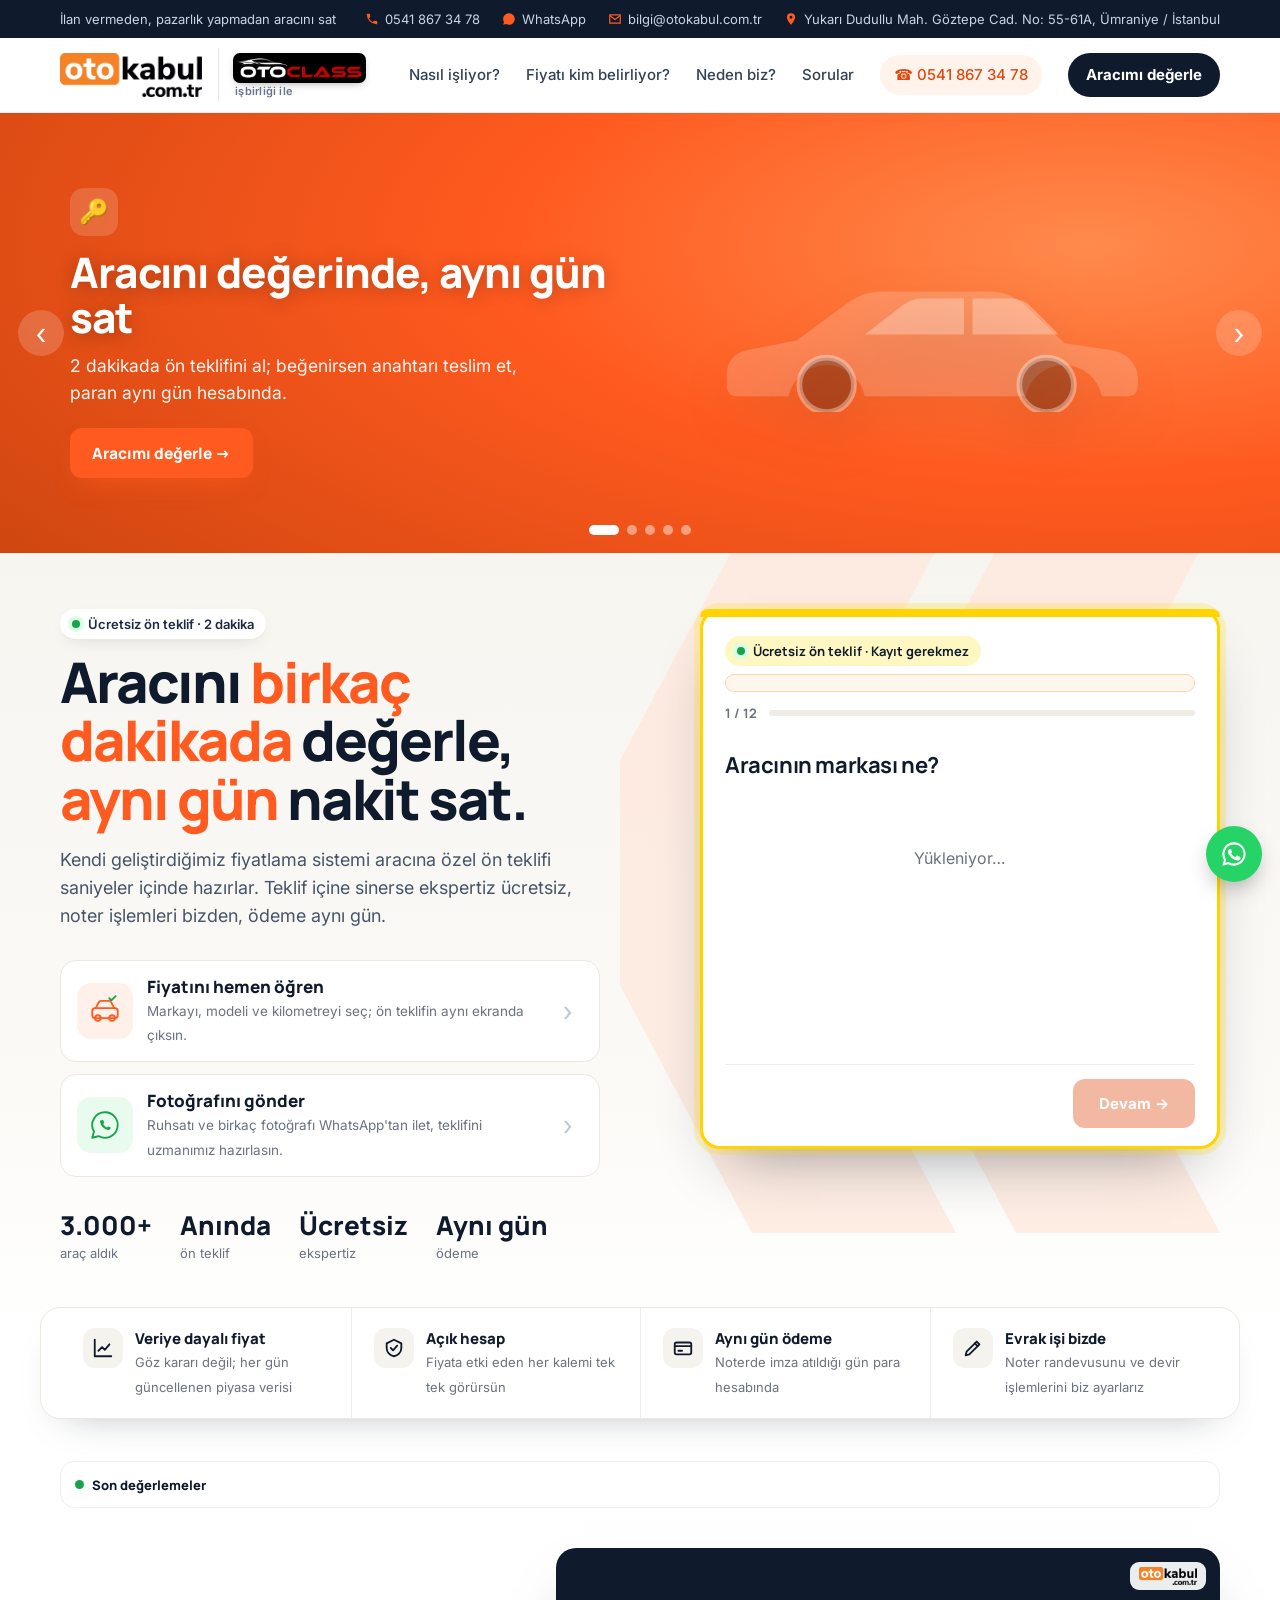
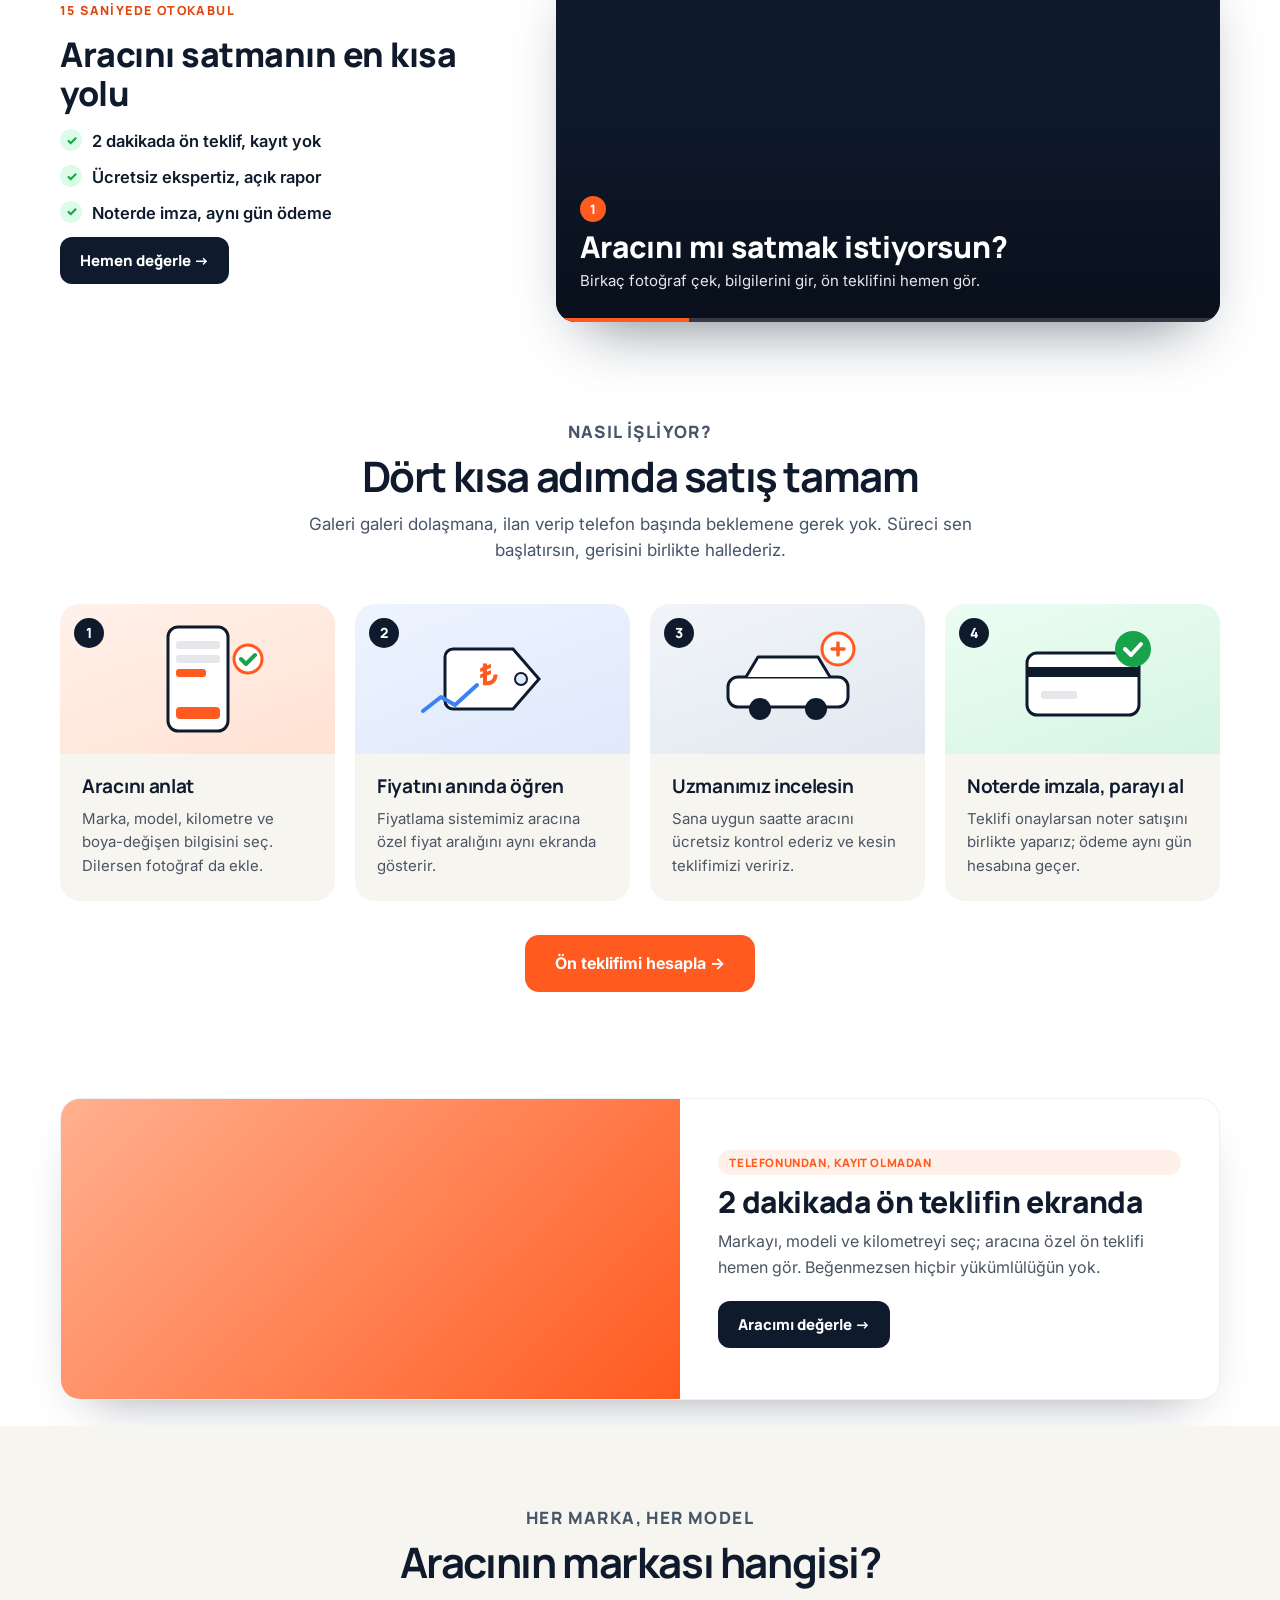
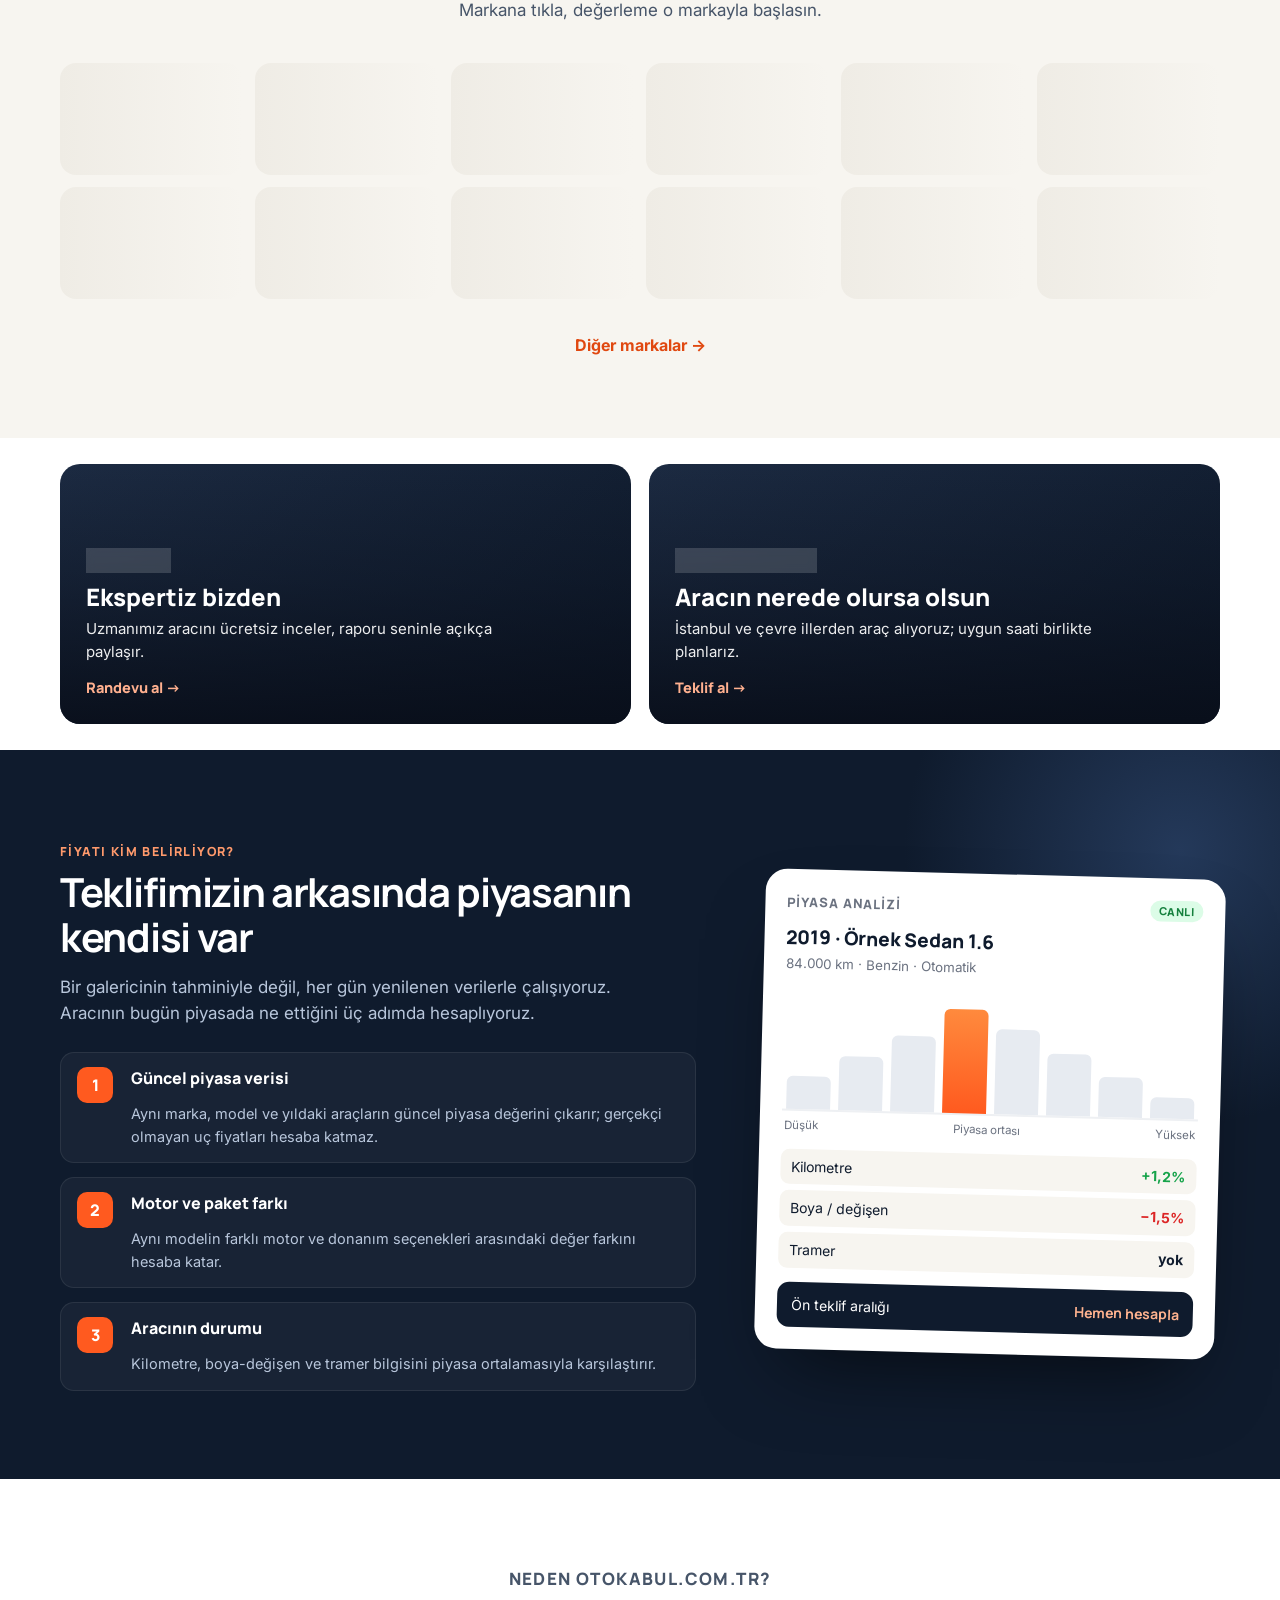
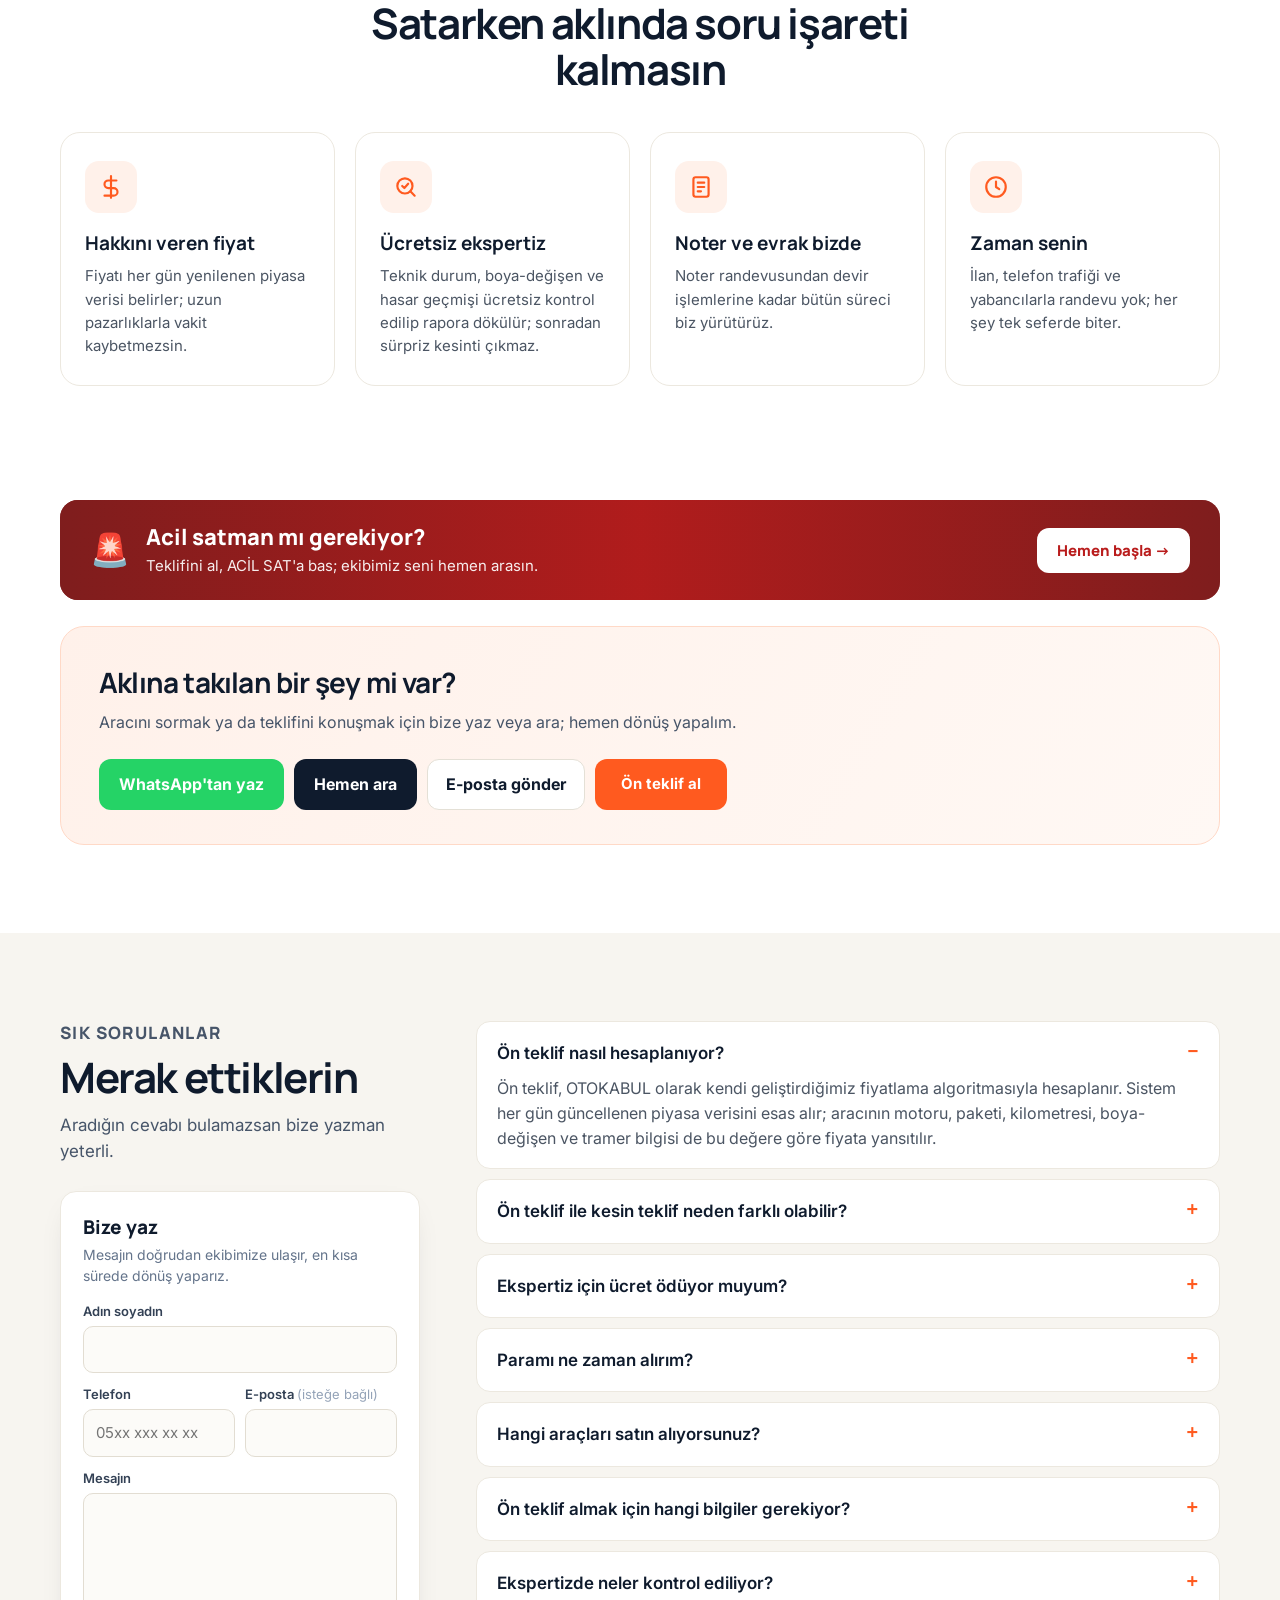
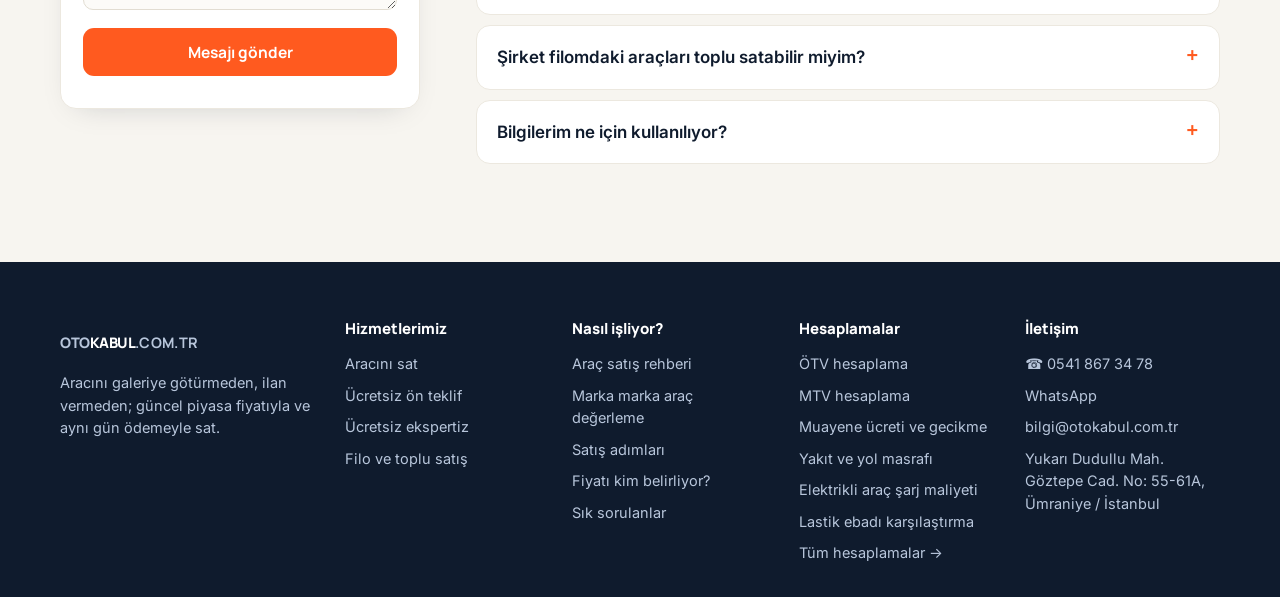
==== public/index.html @ f956d190 "Doğrulama bağlantısı: aynı sekmede açılırsa da çalışsın Co-Authored-By: Claude Opus 5.5 <noreply@ant" ====
<!DOCTYPE html>
<html lang="tr">
<head>
<meta charset="utf-8">
<meta name="viewport" content="width=device-width, initial-scale=1">
<title>Aracını Hemen Sat — Ücretsiz Araç Değerleme ve Ön Teklif | OTOKABUL.COM.TR</title>
<meta name="description" content="Aracının güncel piyasa değerini birkaç dakikada öğren, OTOKABUL.COM.TR'den ücretsiz ön teklif al. Ekspertiz ücretsiz, noter işlemleri bizden, ödeme aynı gün.">
<link rel="canonical" href="https://otokabul.com.tr/">
<meta name="robots" content="index, follow, max-image-preview:large">
<meta property="og:type" content="website">
<meta property="og:locale" content="tr_TR">
<meta property="og:site_name" content="OTOKABUL.COM.TR">
<meta property="og:url" content="https://otokabul.com.tr/">
<meta property="og:image" content="https://otokabul.com.tr/assets/paylasim.png">
<meta property="og:image:width" content="1200">
<meta property="og:image:height" content="630">
<meta name="twitter:card" content="summary_large_image">
<script type="application/ld+json">{"@context": "https://schema.org", "@graph": [{"@type": "AutoDealer", "@id": "https://otokabul.com.tr/#isletme", "name": "OTOKABUL", "alternateName": "OTOKABUL.COM.TR", "url": "https://otokabul.com.tr/", "description": "İstanbul Ümraniye'de ikinci el araç alımı: ücretsiz ön teklif, ücretsiz ekspertiz, aynı gün ödeme.", "telephone": "+90 541 867 34 78", "email": "bilgi@otokabul.com.tr", "image": "https://otokabul.com.tr/assets/paylasim.png", "logo": "https://otokabul.com.tr/assets/paylasim.png", "address": {"@type": "PostalAddress", "streetAddress": "Yukarı Dudullu Mah. Göztepe Cad. No: 55-61A", "addressLocality": "Ümraniye", "addressRegion": "İstanbul", "addressCountry": "TR"}, "areaServed": {"@type": "City", "name": "İstanbul"}, "priceRange": "Ücretsiz değerleme", "contactPoint": {"@type": "ContactPoint", "telephone": "+90 541 867 34 78", "contactType": "customer service", "availableLanguage": "Turkish"}}, {"@type": "WebSite", "@id": "https://otokabul.com.tr/#site", "url": "https://otokabul.com.tr/", "name": "OTOKABUL.COM.TR", "inLanguage": "tr-TR", "publisher": {"@id": "https://otokabul.com.tr/#isletme"}}]}</script>
<meta property="og:title" content="Aracını birkaç dakikada değerle, aynı gün sat | OTOKABUL.COM.TR">
<meta property="og:description" content="Güncel piyasa verisine dayanan ön teklif, ücretsiz ekspertiz, aynı gün ödeme.">
<meta name="theme-color" content="#0f1b2d">
<link rel="icon" href="data:image/svg+xml,%3Csvg xmlns='http://www.w3.org/2000/svg' viewBox='0 0 64 64'%3E%3Crect width='64' height='64' rx='14' fill='%230f1b2d'/%3E%3Ctext x='32' y='43' font-family='Arial' font-weight='900' font-size='30' text-anchor='middle' fill='%23ff5a1f'%3EOK%3C/text%3E%3C/svg%3E">
<link rel="preconnect" href="https://fonts.googleapis.com">
<link rel="preconnect" href="https://fonts.gstatic.com" crossorigin>
<link href="https://fonts.googleapis.com/css2?family=Manrope:wght@500;700;800&family=Inter:wght@400;500;600&display=swap" rel="stylesheet">
<link rel="stylesheet" href="assets/site.css?v=1117zk">
<link rel="stylesheet" href="assets/anasayfa.css?v=1117zk">
<script type="application/ld+json">{"@context": "https://schema.org", "@type": "FAQPage", "mainEntity": [{"@type": "Question", "name": "Ön teklif nasıl hesaplanıyor?", "acceptedAnswer": {"@type": "Answer", "text": "Ön teklif, OTOKABUL olarak kendi geliştirdiğimiz fiyatlama algoritmasıyla hesaplanır. Sistem her gün güncellenen piyasa verisini esas alır; aracının motoru, paketi, kilometresi, boya-değişen ve tramer bilgisi de bu değere göre fiyata yansıtılır."}}, {"@type": "Question", "name": "Ön teklif ile kesin teklif neden farklı olabilir?", "acceptedAnswer": {"@type": "Answer", "text": "Ön teklif senin verdiğin bilgilere dayanır. Ekspertizde bildirilmemiş bir hasar, mekanik arıza ya da kayıt çıkarsa teklif güncellenir. Bilgiler doğruysa kesin teklif, ön teklif aralığında kalır."}}, {"@type": "Question", "name": "Ekspertiz için ücret ödüyor muyum?", "acceptedAnswer": {"@type": "Answer", "text": "Hayır, ekspertiz tamamen ücretsiz. Teklifimizi kabul etmek zorunda da değilsin."}}, {"@type": "Question", "name": "Paramı ne zaman alırım?", "acceptedAnswer": {"@type": "Answer", "text": "Teklifi onaylayıp noter satışını yaptığımız gün ödeme hesabına geçer."}}, {"@type": "Question", "name": "Hangi araçları satın alıyorsunuz?", "acceptedAnswer": {"@type": "Answer", "text": "Her marka ve modeli değerlendiriyoruz. Çok eski, ağır hasar kayıtlı ya da çok yüksek kilometreli araçlarda fiyatı uzmanımız ekspertizden sonra belirler."}}, {"@type": "Question", "name": "Ön teklif almak için hangi bilgiler gerekiyor?", "acceptedAnswer": {"@type": "Answer", "text": "Aracının marka, model, yıl, motor-paket, kilometre ve boya-değişen bilgilerini girmen yeterli. Birkaç dakikada ön teklifin ekranda; ad ve telefon bırakırsan uzmanımız seni arayıp randevu oluşturur."}}, {"@type": "Question", "name": "Ekspertizde neler kontrol ediliyor?", "acceptedAnswer": {"@type": "Answer", "text": "Motor ve mekanik aksam, kaporta ve boya durumu, değişen parçalar, elektronik sistemler ve tramer kaydı kontrol edilir. Sonuçları raporla birlikte açıkça paylaşırız; kesin teklif bu rapora dayanır."}}, {"@type": "Question", "name": "Şirket filomdaki araçları toplu satabilir miyim?", "acceptedAnswer": {"@type": "Answer", "text": "Evet. Filo ve toplu satışlarda araçların tamamını tek seferde değerlendirir, ekspertiz ve noter planını birlikte çıkarırız. Araç listeni bize yazman ya da telefonla iletmen yeterli."}}, {"@type": "Question", "name": "Bilgilerim ne için kullanılıyor?", "acceptedAnswer": {"@type": "Answer", "text": "Ad ve telefon bilgin yalnızca teklifimizi sana iletmek ve randevu oluşturmak için kullanılır; üçüncü kişilerle paylaşılmaz."}}]}</script>
</head>
<body class="ana">
<!--
  Panelden değiştirilebilen cümleler data-metin ile işaretli (Yönetim Paneli > Site İçeriği).
  data-bolum: paneldeki grup adı, data-etiket: alanın açıklaması.
-->

<div class="serit">
  <div class="kap serit-ic">
    <span class="serit-not" data-metin="serit_not" data-bolum="Üst şerit" data-etiket="Sol üstteki kısa yazı">İlan vermeden, pazarlık yapmadan aracını sat</span>
    <div class="serit-baglar">
      <a id="seritTel" href="#" hidden><svg viewBox="0 0 24 24"><path d="M6.6 10.8a15.1 15.1 0 0 0 6.6 6.6l2.2-2.2a1 1 0 0 1 1-.25 11.4 11.4 0 0 0 3.6.57 1 1 0 0 1 1 1V20a1 1 0 0 1-1 1A17 17 0 0 1 3 4a1 1 0 0 1 1-1h3.5a1 1 0 0 1 1 1c0 1.25.2 2.45.57 3.57a1 1 0 0 1-.25 1z"/></svg><span></span></a>
      <a id="seritWa" href="#" target="_blank" rel="noopener" hidden><svg viewBox="0 0 24 24"><path d="M12 2a10 10 0 0 0-8.6 15.1L2 22l5-1.3A10 10 0 1 0 12 2Z"/></svg>WhatsApp</a>
      <a id="seritEposta" href="#" hidden><svg viewBox="0 0 24 24"><path d="M3 5h18v14H3z" fill="none" stroke="currentColor" stroke-width="2" style="stroke:#ff5a1f"/><path d="M3 6l9 7 9-7" fill="none" style="stroke:#ff5a1f;stroke-width:2"/></svg><span></span></a>
      <a id="seritAdres" href="#" target="_blank" rel="noopener" hidden><svg viewBox="0 0 24 24"><path d="M12 2a7 7 0 0 0-7 7c0 5.2 7 13 7 13s7-7.8 7-13a7 7 0 0 0-7-7Zm0 9.5A2.5 2.5 0 1 1 12 6.5a2.5 2.5 0 0 1 0 5Z"/></svg><span></span></a>
    </div>
  </div>
</div>

<header class="ust">
  <div class="kap ust-ic">
    <div class="marka-blok"><a class="logo logo-gorsel" href="./" aria-label="OTOKABUL.COM.TR ana sayfa"><img src="assets/logo-otokabul.png" alt="OTOKABUL.COM.TR" width="160" height="50"><small id="firmaAlt" hidden></small></a><span class="isbirligi" title="OTOCLASS işbirliği ile"><img src="assets/logo-otoclass.png" alt="OTOCLASS" width="88" height="20"><em>işbirliği ile</em></span></div>
    <nav>
      <a href="#nasil" data-metin="menu_nasil" data-bolum="Menü" data-etiket="1. bağlantı">Nasıl işliyor?</a>
      <a href="#fiyat" data-metin="menu_fiyat" data-bolum="Menü" data-etiket="2. bağlantı">Fiyatı kim belirliyor?</a>
      <a href="#neden" data-metin="menu_neden" data-bolum="Menü" data-etiket="3. bağlantı">Neden biz?</a>
      <a href="#sss" data-metin="menu_sss" data-bolum="Menü" data-etiket="4. bağlantı">Sorular</a>
      <a href="#satistaki" class="menu-stok" hidden>Satıştaki araçlar</a>
      <a class="ust-tel" id="ustTel" href="#" hidden>☎ <span></span></a>
      <a class="ust-cta" href="#degerle" data-metin="menu_buton" data-bolum="Menü" data-etiket="Sağ üstteki düğme">Aracımı değerle</a>
    </nav>
  </div>
</header>

<main>
<section class="manset" id="manset" aria-roledescription="carousel" aria-label="Öne çıkanlar">
  <div class="manset-kap">
    <div class="manset-ray" id="mansetRay">
      <article class="manset-kart m-turuncu" data-gorsel-arka="manset1" role="group" aria-label="1 / 5">
        <div class="mk-yazi"><span class="mk-ikon">🔑</span><h2 data-metin="ms1_b" data-bolum="Manşet" data-etiket="1. manşet başlığı">Aracını değerinde, aynı gün sat</h2><p data-metin="ms1" data-bolum="Manşet" data-etiket="1. manşet yazısı">2 dakikada ön teklifini al; beğenirsen anahtarı teslim et, paran aynı gün hesabında.</p><a class="mk-btn" href="#degerle">Aracımı değerle →</a></div>
        <div class="mk-gorsel"><svg class="ms-arac" viewBox="0 0 640 220" aria-hidden="true"><path d="M40 168c0-18 10-30 28-34l70-14 70-52c14-10 30-16 48-16h150c20 0 38 8 52 22l52 50 66 10c22 4 36 20 36 40v10c0 8-6 14-14 14h-36a54 54 0 0 0-106 0H232a54 54 0 0 0-106 0H54c-8 0-14-6-14-14z"/><circle cx="179" cy="182" r="38"/><circle cx="485" cy="182" r="38"/><path class="cam" d="M232 112l52-40c8-6 18-10 28-10h58v50zm150 0V62h52c12 0 22 4 30 12l38 38z"/></svg></div>
      </article>
      <article class="manset-kart m-lacivert" data-gorsel-arka="manset2" role="group" aria-label="2 / 5">
        <div class="mk-yazi"><span class="mk-ikon">🔍</span><h2 data-metin="ms2_b" data-bolum="Manşet" data-etiket="2. manşet başlığı">Ekspertiz bizden, ücretsiz</h2><p data-metin="ms2" data-bolum="Manşet" data-etiket="2. manşet yazısı">Aracını şubemizde ya da yerinde uzman ekibimiz ücretsiz inceler; sonucu sana açık açık anlatır.</p><a class="mk-btn" href="#degerle">Ön teklif al →</a></div>
        <div class="mk-gorsel"><svg class="ms-arac" viewBox="0 0 640 220" aria-hidden="true"><path d="M40 168c0-18 10-30 28-34l70-14 70-52c14-10 30-16 48-16h150c20 0 38 8 52 22l52 50 66 10c22 4 36 20 36 40v10c0 8-6 14-14 14h-36a54 54 0 0 0-106 0H232a54 54 0 0 0-106 0H54c-8 0-14-6-14-14z"/><circle cx="179" cy="182" r="38"/><circle cx="485" cy="182" r="38"/><path class="cam" d="M232 112l52-40c8-6 18-10 28-10h58v50zm150 0V62h52c12 0 22 4 30 12l38 38z"/></svg></div>
      </article>
      <article class="manset-kart m-kirmizi" data-gorsel-arka="manset3" role="group" aria-label="3 / 5">
        <div class="mk-yazi"><span class="mk-ikon">🚨</span><h2 data-metin="ms3_b" data-bolum="Manşet" data-etiket="3. manşet başlığı">Acil satman mı gerekiyor?</h2><p data-metin="ms3" data-bolum="Manşet" data-etiket="3. manşet yazısı">Teklifini aldıktan sonra ACİL SAT de; talebin öncelikli işlenir, ekibimiz hemen arar.</p><a class="mk-btn" href="#degerle">Hemen başla →</a></div>
        <div class="mk-gorsel"><svg class="ms-arac" viewBox="0 0 640 220" aria-hidden="true"><path d="M40 168c0-18 10-30 28-34l70-14 70-52c14-10 30-16 48-16h150c20 0 38 8 52 22l52 50 66 10c22 4 36 20 36 40v10c0 8-6 14-14 14h-36a54 54 0 0 0-106 0H232a54 54 0 0 0-106 0H54c-8 0-14-6-14-14z"/><circle cx="179" cy="182" r="38"/><circle cx="485" cy="182" r="38"/><path class="cam" d="M232 112l52-40c8-6 18-10 28-10h58v50zm150 0V62h52c12 0 22 4 30 12l38 38z"/></svg></div>
      </article>
      <article class="manset-kart m-yesil" data-gorsel-arka="manset4" role="group" aria-label="4 / 5">
        <div class="mk-yazi"><span class="mk-ikon">🚚</span><h2 data-metin="ms4_b" data-bolum="Manşet" data-etiket="4. manşet başlığı">Filo ve toplu satış</h2><p data-metin="ms4" data-bolum="Manşet" data-etiket="4. manşet yazısı">Şirket araçlarını tek seferde değerlendirir, tek noter işlemiyle teslim alırız.</p><a class="mk-btn" href="#iletisim">Bize yazın →</a></div>
        <div class="mk-gorsel"><svg class="ms-arac" viewBox="0 0 640 220" aria-hidden="true"><path d="M40 168c0-18 10-30 28-34l70-14 70-52c14-10 30-16 48-16h150c20 0 38 8 52 22l52 50 66 10c22 4 36 20 36 40v10c0 8-6 14-14 14h-36a54 54 0 0 0-106 0H232a54 54 0 0 0-106 0H54c-8 0-14-6-14-14z"/><circle cx="179" cy="182" r="38"/><circle cx="485" cy="182" r="38"/><path class="cam" d="M232 112l52-40c8-6 18-10 28-10h58v50zm150 0V62h52c12 0 22 4 30 12l38 38z"/></svg></div>
      </article>
      <article class="manset-kart m-lacivert" data-gorsel-arka="manset5" role="group" aria-label="5 / 5">
        <div class="mk-yazi"><span class="mk-ikon">✍️</span><h2 data-metin="ms5_b" data-bolum="Manşet" data-etiket="5. manşet başlığı">Noter ve evrak işi bizde</h2><p data-metin="ms5" data-bolum="Manşet" data-etiket="5. manşet yazısı">Noter randevusundan devir işlemlerine kadar her şeyi biz hallederiz; ödeme imza günü hesabında.</p><a class="mk-btn" href="#nasil">Nasıl işliyor? →</a></div>
        <div class="mk-gorsel"><svg class="ms-arac" viewBox="0 0 640 220" aria-hidden="true"><path d="M40 168c0-18 10-30 28-34l70-14 70-52c14-10 30-16 48-16h150c20 0 38 8 52 22l52 50 66 10c22 4 36 20 36 40v10c0 8-6 14-14 14h-36a54 54 0 0 0-106 0H232a54 54 0 0 0-106 0H54c-8 0-14-6-14-14z"/><circle cx="179" cy="182" r="38"/><circle cx="485" cy="182" r="38"/><path class="cam" d="M232 112l52-40c8-6 18-10 28-10h58v50zm150 0V62h52c12 0 22 4 30 12l38 38z"/></svg></div>
      </article>
    </div>
    <button class="manset-ok sol" id="mansetGeri" aria-label="Önceki">‹</button><button class="manset-ok sag" id="mansetIleri" aria-label="Sonraki">›</button>
    <div class="manset-nokta" id="mansetNokta"></div>
  </div>
</section>

<section class="kahraman" id="degerle">
  <svg class="kahraman-desen" viewBox="0 0 600 600" aria-hidden="true"><path d="M110 0h170L120 300l160 300H110L-50 300Z"/><path d="M330 0h170L340 300l160 300H330L170 300Z"/></svg>
  <div class="kap kahraman-ic">
    <div class="kahraman-yazi">
      <p class="etiket"><i></i><span data-metin="giris_etiket" data-bolum="Giriş alanı" data-etiket="Başlık üstündeki küçük rozet">Ücretsiz ön teklif · 2 dakika</span></p>
      <h1 data-metin="giris_baslik" data-bolum="Giriş alanı" data-etiket="Büyük başlık (*yıldız arası* turuncu yazılır)">Aracını <em>birkaç dakikada</em> değerle,<br><em>aynı gün</em> nakit sat.</h1>
      <p class="alt" data-metin="giris_alt" data-bolum="Giriş alanı" data-etiket="Başlık altındaki açıklama">Kendi geliştirdiğimiz fiyatlama sistemi aracına özel ön teklifi saniyeler içinde hazırlar. Teklif içine sinerse ekspertiz ücretsiz, noter işlemleri bizden, ödeme aynı gün.</p>
      <div class="secim-kartlari">
        <a class="secim-karti" href="#degerle" data-odak="sihirbaz">
          <span class="secim-ikon"><svg viewBox="0 0 48 48"><rect x="6" y="20" width="36" height="14" rx="4"/><path d="M11 20l4-8a4 4 0 0 1 3.6-2.2h10.8A4 4 0 0 1 33 12l4 8"/><circle cx="14" cy="34" r="4"/><circle cx="34" cy="34" r="4"/><path d="M30 6l3 3 6-6" class="tik"/></svg></span>
          <span><b data-metin="kart1_baslik" data-bolum="Giriş alanı" data-etiket="1. kart başlığı">Fiyatını hemen öğren</b><small data-metin="kart1_yazi" data-bolum="Giriş alanı" data-etiket="1. kart yazısı">Markayı, modeli ve kilometreyi seç; ön teklifin aynı ekranda çıksın.</small></span>
          <span class="ok">›</span>
        </a>
        <a class="secim-karti" id="kartWa" href="#iletisim">
          <span class="secim-ikon yesil"><svg viewBox="0 0 48 48"><path d="M24 6a18 18 0 0 0-15.5 27.2L6 42l9-2.4A18 18 0 1 0 24 6Z"/><path d="M17 18c0 7 6 13 13 13l2.5-3-4-2-2 1.5c-2-1-4-3-5-5l1.5-2-2-4Z" class="dolu"/></svg></span>
          <span><b data-metin="kart2_baslik" data-bolum="Giriş alanı" data-etiket="2. kart başlığı (WhatsApp)">Fotoğrafını gönder</b><small data-metin="kart2_yazi" data-bolum="Giriş alanı" data-etiket="2. kart yazısı">Ruhsatı ve birkaç fotoğrafı WhatsApp'tan ilet, teklifini uzmanımız hazırlasın.</small></span>
          <span class="ok">›</span>
        </a>
      </div>
      <ul class="guven">
        <li><b data-metin="sayi0_b" data-bolum="Giriş alanı" data-etiket="0. rakam">3.000+</b><span data-metin="sayi0" data-bolum="Giriş alanı" data-etiket="0. rakamın altı">araç aldık</span></li>
        <li><b data-metin="sayi1_b" data-bolum="Giriş alanı" data-etiket="1. rakam">Anında</b><span data-metin="sayi1" data-bolum="Giriş alanı" data-etiket="1. rakamın altı">ön teklif</span></li>
        <li><b data-metin="sayi2_b" data-bolum="Giriş alanı" data-etiket="2. rakam">Ücretsiz</b><span data-metin="sayi2" data-bolum="Giriş alanı" data-etiket="2. rakamın altı">ekspertiz</span></li>
        <li><b data-metin="sayi3_b" data-bolum="Giriş alanı" data-etiket="3. rakam">Aynı gün</b><span data-metin="sayi3" data-bolum="Giriş alanı" data-etiket="3. rakamın altı">ödeme</span></li>
      </ul>
    </div>

    <div class="sihirbaz" id="sihirbaz">
      <div class="sb-baslik"><span class="nokta"></span><span data-metin="sihirbaz_ust" data-bolum="Giriş alanı" data-etiket="Değerleme kutusunun üst yazısı">Ücretsiz ön teklif · Kayıt gerekmez</span></div>
      <div class="sb-bolge" id="sbBolge" hidden></div>
      <div class="sb-ust">
        <div class="sb-adim" id="sbAdimYazi">1 / 12</div>
        <div class="sb-cubuk"><i id="sbCubuk"></i></div>
      </div>
      <div class="sb-secimler" id="sbSecimler"></div>
      <div class="sb-govde" id="sbGovde"><div class="yukleniyor">Yükleniyor…</div></div>
      <div class="sb-alt" id="sbAlt">
        <button class="btn-geri" id="btnGeri" type="button">← Geri</button>
        <button class="btn-ana" id="btnIleri" type="button">Devam →</button>
      </div>
    </div>
  </div>
</section>

<section class="guven-serit">
  <div class="kap guven-serit-ic">
    <div class="gs-kalem"><span class="gs-ikon"><svg viewBox="0 0 24 24"><path d="M3 3v18h18"/><path d="M7 15l4-4 3 3 5-6"/></svg></span><div><b data-metin="gs1_b" data-bolum="Güven şeridi" data-etiket="1. başlık">Veriye dayalı fiyat</b><small data-metin="gs1" data-bolum="Güven şeridi" data-etiket="1. yazı">Göz kararı değil; her gün güncellenen piyasa verisi</small></div></div>
    <div class="gs-kalem"><span class="gs-ikon"><svg viewBox="0 0 24 24"><path d="M12 3l8 4v5c0 4.5-3.4 8.3-8 9-4.6-.7-8-4.5-8-9V7z"/><path d="M8.5 12l2.5 2.5 4.5-5"/></svg></span><div><b data-metin="gs2_b" data-bolum="Güven şeridi" data-etiket="2. başlık">Açık hesap</b><small data-metin="gs2" data-bolum="Güven şeridi" data-etiket="2. yazı">Fiyata etki eden her kalemi tek tek görürsün</small></div></div>
    <div class="gs-kalem"><span class="gs-ikon"><svg viewBox="0 0 24 24"><rect x="3" y="6" width="18" height="13" rx="2"/><path d="M3 10h18M7 15h4"/></svg></span><div><b data-metin="gs3_b" data-bolum="Güven şeridi" data-etiket="3. başlık">Aynı gün ödeme</b><small data-metin="gs3" data-bolum="Güven şeridi" data-etiket="3. yazı">Noterde imza atıldığı gün para hesabında</small></div></div>
    <div class="gs-kalem"><span class="gs-ikon"><svg viewBox="0 0 24 24"><path d="M4 20l4-1L19 8l-3-3L5 16z"/><path d="M14 7l3 3"/></svg></span><div><b data-metin="gs4_b" data-bolum="Güven şeridi" data-etiket="4. başlık">Evrak işi bizde</b><small data-metin="gs4" data-bolum="Güven şeridi" data-etiket="4. yazı">Noter randevusunu ve devir işlemlerini biz ayarlarız</small></div></div>
  </div>
</section>


<section class="canli-bolum"><div class="kap">
    <div class="canli-serit" id="canliSerit" hidden><span class="cs-baslik"><i></i>Son değerlemeler</span><div class="cs-ray"><div class="cs-ic" id="canliIc"></div></div></div>
</div></section>

<section class="film-bolum">
  <div class="kap film-ic">
    <div class="film-yazi">
      <p class="ust-etiket">15 saniyede OTOKABUL</p>
      <h2 data-metin="film_b" data-bolum="Reklam filmi" data-etiket="Başlık">Aracını satmanın en kısa yolu</h2>
      <ul class="film-liste">
        <li data-metin="film1" data-bolum="Reklam filmi" data-etiket="1. madde">2 dakikada ön teklif, kayıt yok</li>
        <li data-metin="film2" data-bolum="Reklam filmi" data-etiket="2. madde">Ücretsiz ekspertiz, açık rapor</li>
        <li data-metin="film3" data-bolum="Reklam filmi" data-etiket="3. madde">Noterde imza, aynı gün ödeme</li>
      </ul>
      <a class="promo-btn" href="#degerle">Hemen değerle →</a>
    </div>
    <div class="film" id="film" aria-label="OTOKABUL tanıtım animasyonu">
      <div class="film-sahne" data-gorsel-film="film1"><div class="film-alt"><small>1</small><b>Aracını mı satmak istiyorsun?</b><span>Birkaç fotoğraf çek, bilgilerini gir, ön teklifini hemen gör.</span></div></div>
      <div class="film-sahne" data-gorsel-film="film2"><div class="film-alt"><small>2</small><b>Ücretsiz ekspertiz</b><span>Alttan üste her detayı inceler, raporu seninle paylaşırız.</span></div></div>
      <div class="film-sahne" data-gorsel-film="film3"><div class="film-alt"><small>3</small><b>Evrak işi bizden</b><span>Noter randevusu ve devir işlemleri bizde.</span></div></div>
      <div class="film-sahne" data-gorsel-film="film4"><div class="film-alt"><small>4</small><b>Aynı gün ödeme</b><span>İmza attığın gün paran hesabında.</span></div></div>
      <div class="film-sahne film-son"><img src="assets/logo-otokabul.png" alt="OTOKABUL.COM.TR"><b>2 dakikada ücretsiz ön teklif</b><a class="mk-btn" href="#degerle">Aracımı değerle →</a></div>
      <div class="film-cubuk"><i id="filmCubuk"></i></div>
      <span class="film-logo"><img src="assets/logo-otokabul.png" alt=""></span>
    </div>
  </div>
</section>

<section class="stok-bolum" id="satistaki" hidden>
  <div class="kap">
    <div class="bolum-bas"><p class="ust-etiket">Galerimizden</p><h2 data-metin="stok_b" data-bolum="Satıştaki araçlar" data-etiket="Başlık">Satıştaki araçlarımız</h2><p class="soluk-p" data-metin="stok" data-bolum="Satıştaki araçlar" data-etiket="Alt yazı">Ekspertizli, kontrol edilmiş araçlar. Beğendiğin aracı WhatsApp'tan sor, hemen dönelim.</p></div>
    <div class="stok-izgara" id="stokIzgara"></div>
    <p class="stok-tum" id="stokTum" hidden><button type="button" class="promo-btn" id="stokDaha">Tümünü göster</button></p>
  </div>
</section>

<section class="nasil" id="nasil">
  <div class="kap">
    <div class="bolum-bas">
      <p class="ust-etiket" data-metin="nasil_etiket" data-bolum="Nasıl işliyor" data-etiket="Küçük üst başlık">Nasıl işliyor?</p>
      <h2 data-metin="nasil_baslik" data-bolum="Nasıl işliyor" data-etiket="Bölüm başlığı">Dört kısa adımda satış tamam</h2>
      <p data-metin="nasil_alt" data-bolum="Nasıl işliyor" data-etiket="Bölüm açıklaması">Galeri galeri dolaşmana, ilan verip telefon başında beklemene gerek yok. Süreci sen başlatırsın, gerisini birlikte hallederiz.</p>
    </div>
    <div class="adim-kartlari">
      <article>
        <div class="adim-gorsel g1" data-gorsel="adim1"><svg viewBox="0 0 200 120"><rect x="70" y="8" width="60" height="104" rx="10" class="cerceve"/><rect x="78" y="22" width="44" height="8" rx="3" class="acik"/><rect x="78" y="36" width="44" height="8" rx="3" class="acik"/><rect x="78" y="50" width="30" height="8" rx="3" class="vurgu"/><rect x="78" y="88" width="44" height="12" rx="4" class="vurgu"/><circle cx="150" cy="40" r="14" class="halka"/><path d="M143 40l5 5 9-9" class="tik"/></svg></div>
        <span class="adim-no">1</span><h3 data-metin="adim1_b" data-bolum="Nasıl işliyor" data-etiket="1. adım başlığı">Aracını anlat</h3><p data-metin="adim1" data-bolum="Nasıl işliyor" data-etiket="1. adım yazısı">Marka, model, kilometre ve boya-değişen bilgisini seç. Dilersen fotoğraf da ekle.</p>
      </article>
      <article>
        <div class="adim-gorsel g2" data-gorsel="adim2"><svg viewBox="0 0 200 120"><path d="M60 30h60l26 30-26 30H60a8 8 0 0 1-8-8V38a8 8 0 0 1 8-8Z" class="etiket-sekil"/><circle cx="128" cy="60" r="6" class="delik"/><text x="96" y="66" text-anchor="middle" class="fiyat-yazi">₺</text><path d="M30 92l18-14 14 8 22-20" class="cizgi-grafik"/></svg></div>
        <span class="adim-no">2</span><h3 data-metin="adim2_b" data-bolum="Nasıl işliyor" data-etiket="2. adım başlığı">Fiyatını anında öğren</h3><p data-metin="adim2" data-bolum="Nasıl işliyor" data-etiket="2. adım yazısı">Fiyatlama sistemimiz aracına özel fiyat aralığını aynı ekranda gösterir.</p>
      </article>
      <article>
        <div class="adim-gorsel g3" data-gorsel="adim3"><svg viewBox="0 0 200 120"><rect x="40" y="58" width="120" height="30" rx="10" class="kasa"/><path d="M58 58l12-20h60l12 20" class="kasa-ust"/><circle cx="72" cy="90" r="11" class="teker"/><circle cx="128" cy="90" r="11" class="teker"/><circle cx="150" cy="30" r="16" class="halka"/><path d="M144 30h12M150 24v12" class="arti"/></svg></div>
        <span class="adim-no">3</span><h3 data-metin="adim3_b" data-bolum="Nasıl işliyor" data-etiket="3. adım başlığı">Uzmanımız incelesin</h3><p data-metin="adim3" data-bolum="Nasıl işliyor" data-etiket="3. adım yazısı">Sana uygun saatte aracını ücretsiz kontrol ederiz ve kesin teklifimizi veririz.</p>
      </article>
      <article>
        <div class="adim-gorsel g4" data-gorsel="adim4"><svg viewBox="0 0 200 120"><rect x="44" y="34" width="112" height="62" rx="10" class="kart-sekil"/><rect x="44" y="48" width="112" height="10" class="serit-sekil"/><rect x="58" y="72" width="36" height="8" rx="3" class="acik"/><circle cx="150" cy="30" r="18" class="halka-yesil"/><path d="M142 30l6 6 10-11" class="tik"/></svg></div>
        <span class="adim-no">4</span><h3 data-metin="adim4_b" data-bolum="Nasıl işliyor" data-etiket="4. adım başlığı">Noterde imzala, parayı al</h3><p data-metin="adim4" data-bolum="Nasıl işliyor" data-etiket="4. adım yazısı">Teklifi onaylarsan noter satışını birlikte yaparız; ödeme aynı gün hesabına geçer.</p>
      </article>
    </div>
    <div class="orta"><a class="btn-ana btn-buyuk" href="#degerle" data-metin="nasil_buton" data-bolum="Nasıl işliyor" data-etiket="Bölüm altındaki düğme">Ön teklifimi hesapla →</a></div>
  </div>
</section>

<section class="promo-bolum">
  <div class="kap">
    <div class="promo-yarim">
      <div class="py-gorsel" data-gorsel-arka="promo2"></div>
      <div class="py-yazi">
        <span class="promo-etiket">Telefonundan, kayıt olmadan</span>
        <h2 data-metin="pr1_b" data-bolum="Ara reklamlar" data-etiket="1. reklam başlığı">2 dakikada ön teklifin ekranda</h2>
        <p data-metin="pr1" data-bolum="Ara reklamlar" data-etiket="1. reklam yazısı">Markayı, modeli ve kilometreyi seç; aracına özel ön teklifi hemen gör. Beğenmezsen hiçbir yükümlülüğün yok.</p>
        <a class="promo-btn" href="#degerle">Aracımı değerle →</a>
      </div>
    </div>
  </div>
</section>

<section class="galeri" id="galeri" hidden>
  <div class="kap">
    <div class="bolum-bas">
      <p class="ust-etiket" data-metin="galeri_etiket" data-bolum="Galeri" data-etiket="Küçük üst başlık">Galerimizden</p>
      <h2 data-metin="galeri_baslik" data-bolum="Galeri" data-etiket="Bölüm başlığı">Teslim aldığımız araçlardan kareler</h2>
    </div>
    <div class="galeri-izgara" id="galeriIzgara"></div>
  </div>
</section>

<section class="markalar" id="markalar">
  <div class="kap">
    <div class="bolum-bas">
      <p class="ust-etiket" data-metin="marka_etiket" data-bolum="Markalar" data-etiket="Küçük üst başlık">Her marka, her model</p>
      <h2 data-metin="marka_baslik" data-bolum="Markalar" data-etiket="Bölüm başlığı">Aracının markası hangisi?</h2>
      <p data-metin="marka_alt" data-bolum="Markalar" data-etiket="Bölüm açıklaması">Markana tıkla, değerleme o markayla başlasın.</p>
    </div>
    <div class="marka-izgara" id="markaIzgara"></div>
    <div class="orta"><a class="metin-link" href="#degerle" data-metin="marka_link" data-bolum="Markalar" data-etiket="Alttaki bağlantı">Diğer markalar →</a></div>
  </div>
</section>

<section class="promo-bolum">
  <div class="kap promo-ikili">
    <a class="promo-kart" href="#degerle" data-gorsel-arka="promo1">
      <div class="pk-yazi"><span class="promo-etiket">Ücretsiz</span><h3 data-metin="pr2_b" data-bolum="Ara reklamlar" data-etiket="2. reklam başlığı">Ekspertiz bizden</h3><p data-metin="pr2" data-bolum="Ara reklamlar" data-etiket="2. reklam yazısı">Uzmanımız aracını ücretsiz inceler, raporu seninle açıkça paylaşır.</p><span class="pk-ok">Randevu al →</span></div>
    </a>
    <a class="promo-kart" href="#degerle" data-gorsel-arka="promo3">
      <div class="pk-yazi"><span class="promo-etiket">Marmara bölgesi</span><h3 data-metin="pr3_b" data-bolum="Ara reklamlar" data-etiket="3. reklam başlığı">Aracın nerede olursa olsun</h3><p data-metin="pr3" data-bolum="Ara reklamlar" data-etiket="3. reklam yazısı">İstanbul ve çevre illerden araç alıyoruz; uygun saati birlikte planlarız.</p><span class="pk-ok">Teklif al →</span></div>
    </a>
  </div>
</section>

<section class="fiyat-bolum" id="fiyat">
  <div class="kap fiyat-ic">
    <div class="fiyat-yazi-blok">
      <p class="ust-etiket acik" data-metin="fiyat_etiket" data-bolum="Fiyat bölümü" data-etiket="Küçük üst başlık">Fiyatı kim belirliyor?</p>
      <h2 data-metin="fiyat_baslik" data-bolum="Fiyat bölümü" data-etiket="Bölüm başlığı">Teklifimizin arkasında piyasanın kendisi var</h2>
      <p class="aciklama" data-metin="fiyat_alt" data-bolum="Fiyat bölümü" data-etiket="Bölüm açıklaması">Bir galericinin tahminiyle değil, her gün yenilenen verilerle çalışıyoruz. Aracının bugün piyasada ne ettiğini üç adımda hesaplıyoruz.</p>
      <ol class="fiyat-adim">
        <li><b data-metin="fa1_b" data-bolum="Fiyat bölümü" data-etiket="1. madde başlığı">Güncel piyasa verisi</b><span data-metin="fa1" data-bolum="Fiyat bölümü" data-etiket="1. madde yazısı">Aynı marka, model ve yıldaki araçların güncel piyasa değerini çıkarır; gerçekçi olmayan uç fiyatları hesaba katmaz.</span></li>
        <li><b data-metin="fa2_b" data-bolum="Fiyat bölümü" data-etiket="2. madde başlığı">Motor ve paket farkı</b><span data-metin="fa2" data-bolum="Fiyat bölümü" data-etiket="2. madde yazısı">Aynı modelin farklı motor ve donanım seçenekleri arasındaki değer farkını hesaba katar.</span></li>
        <li><b data-metin="fa3_b" data-bolum="Fiyat bölümü" data-etiket="3. madde başlığı">Aracının durumu</b><span data-metin="fa3" data-bolum="Fiyat bölümü" data-etiket="3. madde yazısı">Kilometre, boya-değişen ve tramer bilgisini piyasa ortalamasıyla karşılaştırır.</span></li>
      </ol>
    </div>
    <div class="fiyat-gorsel" aria-hidden="true">
      <div class="analiz-kart">
        <div class="ak-ust"><span>Piyasa analizi</span><i>canlı</i></div>
        <div class="ak-arac"><b>2019 · Örnek Sedan 1.6</b><small>84.000 km · Benzin · Otomatik</small></div>
        <div class="ak-grafik"><span style="height:28%"></span><span style="height:46%"></span><span style="height:64%"></span><span style="height:88%" class="aktif"></span><span style="height:72%"></span><span style="height:52%"></span><span style="height:34%"></span><span style="height:18%"></span></div>
        <div class="ak-eksen"><span>Düşük</span><span>Piyasa ortası</span><span>Yüksek</span></div>
        <ul class="ak-kalemler"><li><span>Kilometre</span><b class="art">+1,2%</b></li><li><span>Boya / değişen</span><b class="azl">−1,5%</b></li><li><span>Tramer</span><b>yok</b></li></ul>
        <div class="ak-sonuc"><span>Ön teklif aralığı</span><b>Hemen hesapla</b></div>
      </div>
    </div>
  </div>
</section>

<section class="neden" id="neden">
  <div class="kap">
    <div class="bolum-bas">
      <p class="ust-etiket" data-metin="neden_etiket" data-bolum="Neden biz" data-etiket="Küçük üst başlık">Neden OTOKABUL.COM.TR?</p>
      <h2 data-metin="neden_baslik" data-bolum="Neden biz" data-etiket="Bölüm başlığı">Satarken aklında soru işareti kalmasın</h2>
    </div>
    <div class="neden-izgara">
      <div class="neden-kart"><span class="nk-ikon"><svg viewBox="0 0 24 24"><path d="M12 2v20M17 6H9.5a3.5 3.5 0 0 0 0 7h5a3.5 3.5 0 0 1 0 7H6"/></svg></span><h3 data-metin="n1_b" data-bolum="Neden biz" data-etiket="1. kart başlığı">Hakkını veren fiyat</h3><p data-metin="n1" data-bolum="Neden biz" data-etiket="1. kart yazısı">Fiyatı her gün yenilenen piyasa verisi belirler; uzun pazarlıklarla vakit kaybetmezsin.</p></div>
      <div class="neden-kart"><span class="nk-ikon"><svg viewBox="0 0 24 24"><circle cx="11" cy="11" r="7"/><path d="M20 20l-4-4"/><path d="M8.5 11l2 2 3.5-4"/></svg></span><h3 data-metin="n2_b" data-bolum="Neden biz" data-etiket="2. kart başlığı">Ücretsiz ekspertiz</h3><p data-metin="n2" data-bolum="Neden biz" data-etiket="2. kart yazısı">Teknik durum, boya-değişen ve hasar geçmişi ücretsiz kontrol edilip rapora dökülür; sonradan sürpriz kesinti çıkmaz.</p></div>
      <div class="neden-kart"><span class="nk-ikon"><svg viewBox="0 0 24 24"><rect x="5" y="3" width="14" height="18" rx="2"/><path d="M9 8h6M9 12h6M9 16h3"/></svg></span><h3 data-metin="n3_b" data-bolum="Neden biz" data-etiket="3. kart başlığı">Noter ve evrak bizde</h3><p data-metin="n3" data-bolum="Neden biz" data-etiket="3. kart yazısı">Noter randevusundan devir işlemlerine kadar bütün süreci biz yürütürüz.</p></div>
      <div class="neden-kart"><span class="nk-ikon"><svg viewBox="0 0 24 24"><circle cx="12" cy="12" r="9"/><path d="M12 7v5l3 2"/></svg></span><h3 data-metin="n4_b" data-bolum="Neden biz" data-etiket="4. kart başlığı">Zaman senin</h3><p data-metin="n4" data-bolum="Neden biz" data-etiket="4. kart yazısı">İlan, telefon trafiği ve yabancılarla randevu yok; her şey tek seferde biter.</p></div>
    </div>
  </div>
</section>

<section class="promo-bolum">
  <div class="kap">
    <a class="promo-serit" href="#degerle" data-gorsel-arka="promo4">
      <div class="ps-yazi"><span class="ps-isaret">🚨</span><div><h3 data-metin="pr4_b" data-bolum="Ara reklamlar" data-etiket="4. reklam başlığı">Acil satman mı gerekiyor?</h3><p data-metin="pr4" data-bolum="Ara reklamlar" data-etiket="4. reklam yazısı">Teklifini al, ACİL SAT'a bas; ekibimiz seni hemen arasın.</p></div></div>
      <span class="ps-btn">Hemen başla →</span>
    </a>
  </div>
</section>

<section class="yardim" id="iletisim">
  <div class="kap">
    <div class="yardim-kutu">
      <div><h2 data-metin="yardim_baslik" data-bolum="İletişim kutusu" data-etiket="Başlık">Aklına takılan bir şey mi var?</h2><p data-metin="yardim_alt" data-bolum="İletişim kutusu" data-etiket="Açıklama">Aracını sormak ya da teklifini konuşmak için bize yaz veya ara; hemen dönüş yapalım.</p></div>
      <div class="yardim-butonlar">
        <a class="btn-wa" id="yardimWa" href="#" target="_blank" rel="noopener" hidden>WhatsApp'tan yaz</a>
        <a class="btn-ara" id="yardimTel" href="#" hidden>Hemen ara</a>
        <a class="btn-eposta" id="yardimEposta" href="#" hidden>E-posta gönder</a>
        <a class="btn-ana" id="yardimDegerle" href="#degerle">Ön teklif al</a>
      </div>
    </div>
  </div>
</section>

<section class="rehber-bant" id="rehberBant" hidden>
  <div class="kap">
    <div class="bolum-bas"><p class="ust-etiket">Araç Satış Rehberi</p><h2>Satmadan önce bilmen gerekenler</h2></div>
    <div class="rb-izgara" id="rehberIzgara"></div>
    <p class="rb-tum"><a href="/rehber/">Tüm yazılar →</a></p>
  </div>
</section>

<section class="sss" id="sss">
  <div class="kap sss-ic">
    <div class="bolum-bas sol">
      <p class="ust-etiket" data-metin="sss_etiket" data-bolum="Sık sorulanlar" data-etiket="Küçük üst başlık">Sık sorulanlar</p>
      <h2 data-metin="sss_baslik" data-bolum="Sık sorulanlar" data-etiket="Bölüm başlığı">Merak ettiklerin</h2>
      <p data-metin="sss_alt" data-bolum="Sık sorulanlar" data-etiket="Bölüm açıklaması">Aradığın cevabı bulamazsan bize yazman yeterli.</p>
      <form class="mesaj-form" id="mesajForm" novalidate>
        <h3 data-metin="form_baslik" data-bolum="İletişim formu" data-etiket="Form başlığı">Bize yaz</h3>
        <p class="mf-alt" data-metin="form_alt" data-bolum="İletişim formu" data-etiket="Form açıklaması">Mesajın doğrudan ekibimize ulaşır, en kısa sürede dönüş yaparız.</p>
        <label><span>Adın soyadın</span><input name="ad" maxlength="80" autocomplete="name" required></label>
        <div class="mf-iki">
          <label><span>Telefon</span><input name="tel" type="tel" inputmode="tel" maxlength="20" autocomplete="tel" placeholder="05xx xxx xx xx"></label>
          <label><span>E-posta <i>(isteğe bağlı)</i></span><input name="eposta" type="email" maxlength="120" autocomplete="email"></label>
        </div>
        <label><span>Mesajın</span><textarea name="mesaj" rows="4" maxlength="2000" required></textarea></label>
        <label class="mf-tuzak" aria-hidden="true">Web sitesi<input name="web" tabindex="-1" autocomplete="off"></label>
        <button type="submit" class="mf-gonder" data-metin="form_buton" data-bolum="İletişim formu" data-etiket="Gönder butonu">Mesajı gönder</button>
        <div class="mf-durum" id="mesajDurum" role="status"></div>
      </form>
    </div>
    <div>
      <details open><summary data-metin="s1_s" data-bolum="Sık sorulanlar" data-etiket="1. soru">Ön teklif nasıl hesaplanıyor?</summary><p data-metin="s1_c" data-bolum="Sık sorulanlar" data-etiket="1. cevap">Ön teklif, OTOKABUL olarak kendi geliştirdiğimiz fiyatlama algoritmasıyla hesaplanır. Sistem her gün güncellenen piyasa verisini esas alır; aracının motoru, paketi, kilometresi, boya-değişen ve tramer bilgisi de bu değere göre fiyata yansıtılır.</p></details>
      <details><summary data-metin="s2_s" data-bolum="Sık sorulanlar" data-etiket="2. soru">Ön teklif ile kesin teklif neden farklı olabilir?</summary><p data-metin="s2_c" data-bolum="Sık sorulanlar" data-etiket="2. cevap">Ön teklif senin verdiğin bilgilere dayanır. Ekspertizde bildirilmemiş bir hasar, mekanik arıza ya da kayıt çıkarsa teklif güncellenir. Bilgiler doğruysa kesin teklif, ön teklif aralığında kalır.</p></details>
      <details><summary data-metin="s3_s" data-bolum="Sık sorulanlar" data-etiket="3. soru">Ekspertiz için ücret ödüyor muyum?</summary><p data-metin="s3_c" data-bolum="Sık sorulanlar" data-etiket="3. cevap">Hayır, ekspertiz tamamen ücretsiz. Teklifimizi kabul etmek zorunda da değilsin.</p></details>
      <details><summary data-metin="s4_s" data-bolum="Sık sorulanlar" data-etiket="4. soru">Paramı ne zaman alırım?</summary><p data-metin="s4_c" data-bolum="Sık sorulanlar" data-etiket="4. cevap">Teklifi onaylayıp noter satışını yaptığımız gün ödeme hesabına geçer.</p></details>
      <details><summary data-metin="s5_s" data-bolum="Sık sorulanlar" data-etiket="5. soru">Hangi araçları satın alıyorsunuz?</summary><p data-metin="s5_c" data-bolum="Sık sorulanlar" data-etiket="5. cevap">Her marka ve modeli değerlendiriyoruz. Çok eski, ağır hasar kayıtlı ya da çok yüksek kilometreli araçlarda fiyatı uzmanımız ekspertizden sonra belirler.</p></details>
      <details><summary data-metin="s6_s" data-bolum="Sık sorulanlar" data-etiket="6. soru">Ön teklif almak için hangi bilgiler gerekiyor?</summary><p data-metin="s6_c" data-bolum="Sık sorulanlar" data-etiket="6. cevap">Aracının marka, model, yıl, motor-paket, kilometre ve boya-değişen bilgilerini girmen yeterli. Birkaç dakikada ön teklifin ekranda; ad ve telefon bırakırsan uzmanımız seni arayıp randevu oluşturur.</p></details>
      <details><summary data-metin="s8_s" data-bolum="Sık sorulanlar" data-etiket="8. soru">Ekspertizde neler kontrol ediliyor?</summary><p data-metin="s8_c" data-bolum="Sık sorulanlar" data-etiket="8. cevap">Motor ve mekanik aksam, kaporta ve boya durumu, değişen parçalar, elektronik sistemler ve tramer kaydı kontrol edilir. Sonuçları raporla birlikte açıkça paylaşırız; kesin teklif bu rapora dayanır.</p></details>
      <details><summary data-metin="s9_s" data-bolum="Sık sorulanlar" data-etiket="9. soru">Şirket filomdaki araçları toplu satabilir miyim?</summary><p data-metin="s9_c" data-bolum="Sık sorulanlar" data-etiket="9. cevap">Evet. Filo ve toplu satışlarda araçların tamamını tek seferde değerlendirir, ekspertiz ve noter planını birlikte çıkarırız. Araç listeni bize yazman ya da telefonla iletmen yeterli.</p></details>
      <details><summary data-metin="s7_s" data-bolum="Sık sorulanlar" data-etiket="7. soru">Bilgilerim ne için kullanılıyor?</summary><p data-metin="s7_c" data-bolum="Sık sorulanlar" data-etiket="7. cevap">Ad ve telefon bilgin yalnızca teklifimizi sana iletmek ve randevu oluşturmak için kullanılır; üçüncü kişilerle paylaşılmaz.</p></details>
    </div>
  </div>
</section>
</main>

<footer class="alt-bilgi">
  <div class="kap alt-kolonlar">
    <div class="ak-marka">
      <a class="logo" href="./"><span class="logo-a">OTO</span><span class="logo-b">KABUL</span><span class="logo-c">.COM.TR</span></a>
      <p data-metin="alt_yazi" data-bolum="Alt bilgi" data-etiket="Logonun altındaki yazı">Aracını galeriye götürmeden, ilan vermeden; güncel piyasa fiyatıyla ve aynı gün ödemeyle sat.</p>
    </div>
    <div><h4>Hizmetlerimiz</h4><a href="#degerle">Aracını sat</a><a href="#degerle">Ücretsiz ön teklif</a><a href="#nasil">Ücretsiz ekspertiz</a><a href="#sss">Filo ve toplu satış</a><a href="#satistaki" class="menu-stok" hidden>Satıştaki araçlarımız</a></div>
    <div><h4>Nasıl işliyor?</h4><a href="rehber/">Araç satış rehberi</a><a href="arac-degerleme/">Marka marka araç değerleme</a><a href="#nasil">Satış adımları</a><a href="#fiyat">Fiyatı kim belirliyor?</a><a href="#sss">Sık sorulanlar</a></div>
    <div><h4>Hesaplamalar</h4><a href="otv-hesaplama/">ÖTV hesaplama</a><a href="mtv-hesaplama/">MTV hesaplama</a><a href="arac-muayene-ucreti-hesaplama/">Muayene ücreti ve gecikme</a><a href="yakit-hesaplama/">Yakıt ve yol masrafı</a><a href="elektrikli-arac-sarj-hesaplama/">Elektrikli araç şarj maliyeti</a><a href="lastik-ebadi-hesaplama/">Lastik ebadı karşılaştırma</a><a href="hesaplamalar/">Tüm hesaplamalar →</a></div>
    <div><h4>İletişim</h4><a id="altTelLink" href="#" hidden><span id="altTel"></span></a><a id="altWa" href="#" target="_blank" rel="noopener" hidden>WhatsApp</a><a id="altEposta" href="#" hidden></a><a id="altAdresLink" href="#" target="_blank" rel="noopener"><span id="altAdres">İstanbul</span></a></div>
  </div>
  <div class="kap alt-son"><span>© <span id="yil">2026</span> <b id="altFirma">OTOKABUL</b>.COM.TR · Tüm hakları saklıdır.</span><span>otokabul.com.tr</span></div>
</footer>

<a class="wa-sabit" id="waSabit" href="#" target="_blank" rel="noopener" hidden aria-label="WhatsApp">
  <svg viewBox="0 0 24 24" width="28" height="28"><path fill="currentColor" d="M12 2a10 10 0 0 0-8.6 15.1L2 22l5-1.3A10 10 0 1 0 12 2Zm0 18.2a8.2 8.2 0 0 1-4.2-1.2l-.3-.2-3 .8.8-2.9-.2-.3A8.2 8.2 0 1 1 12 20.2Zm4.5-6.1c-.2-.1-1.5-.7-1.7-.8-.2-.1-.4-.1-.6.1l-.8 1c-.1.2-.3.2-.5.1a6.7 6.7 0 0 1-3.3-2.9c-.3-.4.2-.4.7-1.3.1-.2 0-.3 0-.4l-.8-1.8c-.2-.5-.4-.4-.6-.4h-.5a1 1 0 0 0-.7.3 3 3 0 0 0-.9 2.2 5.2 5.2 0 0 0 1.1 2.7 11.8 11.8 0 0 0 4.5 4c1.7.7 2.3.8 3.2.6a2.7 2.7 0 0 0 1.8-1.2 2.2 2.2 0 0 0 .1-1.3c0-.1-.2-.2-.4-.3Z"/></svg>
</a>

<script src="assets/site.js?v=1117zl"></script>
<script src="assets/anasayfa.js?v=1117zk"></script>
<script src="assets/iz.js?v=1117za" defer></script>
</body>
</html>
---- public/assets/site.css ----
:root{
  --murekkep:#0f1b2d; --murekkep2:#1d2c44; --kagit:#f5f3ee; --beyaz:#fff; --cizgi:#e4e0d6;
  --vurgu:#ff5a1f; --vurgu2:#e04810; --yesil:#16a34a; --gri:#6b7280; --sari:#f5b400; --turuncu:#f97316; --kirmizi:#dc2626;
  --r:14px; --golge:0 20px 50px -20px rgba(15,27,45,.35);
}
*{box-sizing:border-box}
html{scroll-behavior:smooth}
body{margin:0;font:16px/1.55 Inter,system-ui,sans-serif;color:var(--murekkep);background:var(--kagit)}
h1,h2,h3,.logo{font-family:Manrope,Inter,sans-serif}
a{color:inherit}
.kap{max-width:1180px;margin:0 auto;padding:0 20px}
button{font:inherit;cursor:pointer}

/* üst */
.ust{background:var(--murekkep);color:#fff;position:sticky;top:0;z-index:20}
.ust-ic{display:flex;align-items:center;justify-content:space-between;height:64px}
.logo{text-decoration:none;font-weight:800;font-size:24px;letter-spacing:-.5px;display:flex;align-items:baseline;gap:0}
.logo-a{color:var(--vurgu)} .logo-b{color:#fff}
.logo small{font:500 12px Inter,sans-serif;color:#9fb0c8;margin-left:10px;letter-spacing:0}
.ust nav{display:flex;gap:22px;align-items:center;font-size:14px}
.ust nav a{text-decoration:none;color:#cfd8e6}
.ust nav a:hover{color:#fff}
.ust-tel{background:var(--vurgu);color:#fff!important;padding:8px 14px;border-radius:999px;font-weight:600}

/* kahraman */
.kahraman{background:radial-gradient(1200px 500px at 85% -10%,#2a3d5c 0,transparent 60%),var(--murekkep);color:#fff;padding:56px 0 80px}
.kahraman-ic{display:grid;grid-template-columns:1fr 520px;gap:56px;align-items:start}
.etiket{display:inline-block;margin:0 0 14px;padding:5px 12px;border:1px solid #3a4d6b;border-radius:999px;font-size:13px;color:#b8c6db}
.kahraman h1{font-size:46px;line-height:1.08;letter-spacing:-1.5px;margin:0 0 18px;font-weight:800}
.kahraman h1 em{font-style:normal;color:var(--vurgu)}
.kahraman .alt{font-size:17px;color:#c4cfdf;max-width:520px;margin:0 0 30px}
.guven{list-style:none;padding:0;margin:0;display:flex;gap:28px;flex-wrap:wrap}
.guven li{display:flex;flex-direction:column}
.guven b{font:800 24px Manrope,sans-serif;color:#fff}
.guven span{font-size:13px;color:#9fb0c8}

/* sihirbaz */
.sihirbaz{background:var(--beyaz);color:var(--murekkep);border-radius:20px;box-shadow:var(--golge);padding:22px 22px 18px;min-height:540px;display:flex;flex-direction:column}
.sb-ust{display:flex;align-items:center;gap:12px;margin-bottom:12px}
.sb-adim{font:700 13px Manrope,sans-serif;color:var(--gri);white-space:nowrap}
.sb-cubuk{flex:1;height:6px;background:#efece5;border-radius:6px;overflow:hidden}
.sb-cubuk i{display:block;height:100%;width:0;background:linear-gradient(90deg,var(--vurgu),#ff8a3d);transition:width .35s}
.sb-secimler{display:flex;flex-wrap:wrap;gap:6px;margin-bottom:10px;min-height:0}
.sb-secimler button{border:0;background:#f1eee7;color:var(--murekkep2);font-size:12.5px;padding:4px 10px;border-radius:999px}
.sb-secimler button:hover{background:#e7e2d7}
.sb-govde{flex:1;overflow:auto;max-height:430px;padding-right:2px}
.sb-govde h2{font-size:22px;margin:4px 0 4px;letter-spacing:-.4px}
.sb-govde .ipucu{color:var(--gri);font-size:14px;margin:0 0 14px}
.sb-alt{display:flex;justify-content:space-between;gap:10px;padding-top:14px;border-top:1px solid #f0ede6;margin-top:12px}
.btn-ana{background:var(--vurgu);color:#fff;border:0;border-radius:12px;padding:13px 26px;font-weight:700;font-size:15px;transition:background .15s}
.btn-ana:hover{background:var(--vurgu2)}
.btn-ana:disabled{background:#f3b8a2;cursor:not-allowed}
.btn-geri{background:none;border:0;color:var(--gri);font-weight:600;padding:12px 6px}
.btn-geri[hidden]{display:block;visibility:hidden}
.yukleniyor{padding:60px 0;text-align:center;color:var(--gri)}

.ara{width:100%;border:1.5px solid var(--cizgi);border-radius:12px;padding:12px 14px;font:inherit;margin-bottom:12px;outline:none}
.ara:focus,.alan:focus{border-color:var(--vurgu)}
.izgara{display:grid;grid-template-columns:repeat(3,1fr);gap:8px}
.izgara.dort{grid-template-columns:repeat(4,1fr)}
.izgara.iki{grid-template-columns:repeat(2,1fr)}
.secenek{border:1.5px solid var(--cizgi);background:#fff;border-radius:12px;padding:12px 10px;text-align:center;font-weight:600;font-size:14.5px;transition:all .12s;line-height:1.25}
.secenek small{display:block;font-weight:400;color:var(--gri);font-size:11.5px;margin-top:2px}
.secenek:hover{border-color:#ffb08f;background:#fff8f4}
.secenek.secili{border-color:var(--vurgu);background:#fff1ea;color:var(--vurgu2)}
.liste{display:flex;flex-direction:column;gap:6px}
.liste .secenek{text-align:left;padding:11px 14px}
.bos{color:var(--gri);font-size:14px;padding:10px 0}
.grup{margin-bottom:16px}
.grup > label{display:block;font-weight:700;font-size:14px;margin-bottom:8px}
.alan{width:100%;border:1.5px solid var(--cizgi);border-radius:12px;padding:12px 14px;font:inherit;outline:none;background:#fff}
.alan.buyuk{font:700 26px Manrope,sans-serif;letter-spacing:.5px}
.km-not{font-size:13px;color:var(--gri);margin-top:6px}
.onay{display:flex;gap:8px;font-size:13px;color:var(--gri);align-items:flex-start}
.onay input{margin-top:3px}
.hata{color:var(--kirmizi);font-size:13.5px;margin-top:8px;min-height:18px}

/* hasar şeması */
.hasar-kap{display:grid;grid-template-columns:200px 1fr;gap:16px;align-items:start}
.arac-svg{width:100%;height:auto;user-select:none}
.arac-svg .parca{fill:#eef0f3;stroke:#9aa3b0;stroke-width:1.5;cursor:pointer;transition:fill .12s}
.arac-svg .parca:hover{stroke:var(--vurgu);stroke-width:2.5}
.arac-svg .parca.lokal{fill:#fde047}
.arac-svg .parca.boyali{fill:#60a5fa}
.arac-svg .parca.degisen{fill:#f87171}
.arac-svg .parca-yazi{font:800 8.5px Inter,sans-serif;letter-spacing:.2px;pointer-events:none;fill:#9aa3b0}
.arac-svg .parca-yazi.y-lokal{fill:#713f12}
.arac-svg .parca-yazi.y-boyali{fill:#0b2a5c}
.arac-svg .parca-yazi.y-degisen{fill:#5c0b0b}
.lejant i.l-orijinal{background:#eef0f3}.lejant i.l-lokal{background:#fde047}.lejant i.l-boyali{background:#60a5fa}.lejant i.l-degisen{background:#f87171}
.arac-svg .cam{fill:#cfe0ee;stroke:#9aa3b0;stroke-width:1.2;pointer-events:none}
.arac-svg .teker{fill:#2b3442}
.lejant{display:flex;flex-wrap:wrap;gap:6px 12px;font-size:12.5px;margin-bottom:10px}
.lejant span{display:flex;align-items:center;gap:5px}
.lejant i{width:14px;height:14px;border-radius:4px;border:1px solid #9aa3b0;display:inline-block}
.parca-liste{font-size:13px;display:flex;flex-direction:column;gap:4px;max-height:150px;overflow:auto;margin-bottom:10px}
.parca-liste div{display:flex;justify-content:space-between;background:#f7f5f0;border-radius:8px;padding:5px 9px}
.parca-liste b{font-weight:600}
.cift{display:flex;gap:8px}
.cift .secenek{flex:1;padding:10px}

/* sonuç */
.sonuc{text-align:center;padding:10px 0}
.sonuc .rozet{display:inline-block;background:#ecfdf3;color:var(--yesil);font-weight:700;font-size:13px;padding:5px 12px;border-radius:999px;margin-bottom:12px}
.sonuc .rakam{font:800 38px/1.1 Manrope,sans-serif;letter-spacing:-1px;margin:6px 0}
.sonuc .rakam span{color:var(--gri);font-weight:500;font-size:26px;margin:0 6px}
.sonuc .arac{color:var(--gri);margin-bottom:18px}
.sonuc .not{background:#f7f5f0;border-radius:12px;padding:12px 14px;font-size:14px;color:var(--murekkep2);text-align:left;margin:14px 0}
.sonuc .butonlar{display:flex;gap:10px;justify-content:center;flex-wrap:wrap}
.btn-wa{background:#25d366;color:#fff;text-decoration:none;border-radius:12px;padding:13px 20px;font-weight:700}
.btn-ara{background:var(--murekkep);color:#fff;text-decoration:none;border-radius:12px;padding:13px 20px;font-weight:700}
.btn-yeni{background:none;border:1.5px solid var(--cizgi);border-radius:12px;padding:12px 18px;font-weight:600}

/* bölümler */
.nasil,.sss{padding:72px 0}
.nasil h2,.sss h2{font-size:32px;letter-spacing:-.8px;margin:0 0 28px}
.adimlar{display:grid;grid-template-columns:repeat(3,1fr);gap:20px}
.adimlar div{background:#fff;border-radius:var(--r);padding:26px;border:1px solid var(--cizgi)}
.adimlar span{display:inline-grid;place-items:center;width:38px;height:38px;border-radius:50%;background:var(--murekkep);color:#fff;font:800 17px Manrope,sans-serif}
.adimlar h3{margin:14px 0 6px;font-size:19px}
.adimlar p{margin:0;color:#4b5563}
.sss{background:#fff;border-top:1px solid var(--cizgi)}
.sss details{border-bottom:1px solid var(--cizgi);padding:16px 0}
.sss summary{font-weight:600;cursor:pointer;font-size:17px}
.sss details p{color:#4b5563;margin:10px 0 0}
.alt-bilgi{background:var(--murekkep);color:#b8c6db;padding:28px 0;font-size:14px}
.alt-ic{display:flex;justify-content:space-between;flex-wrap:wrap;gap:12px}
.alt-bilgi b{color:#fff}
.kucuk{color:#7d8ea8}
.wa-sabit{position:fixed;right:18px;bottom:18px;width:56px;height:56px;border-radius:50%;background:#25d366;color:#fff;display:grid;place-items:center;box-shadow:0 10px 25px -8px rgba(0,0,0,.4);z-index:30}

@media (max-width:980px){
  .kahraman-ic{grid-template-columns:1fr;gap:28px}
  .kahraman{padding:28px 0 40px}
  .kahraman h1{font-size:32px}
  .kahraman .alt{font-size:15.5px;margin-bottom:18px}
  .guven{gap:18px}.guven b{font-size:19px}
  .ust nav a:not(.ust-tel){display:none}
  .adimlar{grid-template-columns:1fr}
}
@media (max-width:520px){
  .sihirbaz{padding:16px 14px 14px;border-radius:16px;min-height:0}
  .sb-govde{max-height:58vh;overscroll-behavior:contain;-webkit-overflow-scrolling:touch}
  .izgara{grid-template-columns:repeat(2,1fr)}
  .izgara.dort{grid-template-columns:repeat(3,1fr)}
  .hasar-kap{grid-template-columns:150px 1fr;gap:10px}
  .sonuc .rakam{font-size:30px}
  .logo small{display:none}
}
.wa-sabit[hidden],.ust-tel[hidden]{display:none!important}
/* v2: logolu marka, görselli model, versiyon */
.logo-kart{display:flex;flex-direction:column;align-items:center;gap:6px;padding:10px 6px;font-size:13px}
.logo-kart img{height:30px;max-width:72px;object-fit:contain}
.logo-kart .harf{display:grid;place-items:center;width:30px;height:30px;border-radius:50%;background:var(--murekkep);color:#fff;font:800 15px Manrope,sans-serif}
.model-kart{display:flex;flex-direction:column;align-items:center;gap:4px;padding:10px 8px}
.model-kart img{width:100%;height:58px;object-fit:cover;border-radius:8px}
.silus{width:88%;height:auto;color:#cdd3dc;transition:color .15s}
.secenek:hover .silus{color:#ffc3a8}
.secenek.secili .silus{color:#ff9a6c}
.secenek.versiyon{display:flex;justify-content:space-between;align-items:center;gap:8px}
.secenek.versiyon small{display:flex;gap:4px;flex-shrink:0;margin:0}
.secenek.versiyon small i{font-style:normal;background:#f1eee7;border-radius:6px;padding:2px 6px;font-size:11.5px;color:var(--murekkep2);font-weight:600}
@media (max-width:520px){.izgara.dort{grid-template-columns:repeat(3,1fr)}.logo-kart{font-size:12px}}
/* randevu */
.btn-randevu{display:block;width:100%;max-width:380px;margin:18px auto 10px;background:var(--yesil);color:#fff;border:0;border-radius:14px;padding:16px 20px;font:800 17px Manrope,Inter,sans-serif;box-shadow:0 12px 24px -12px rgba(22,163,74,.7);transition:transform .1s,background .15s}
.btn-randevu:hover{background:#15803d;transform:translateY(-1px)}
.btn-randevu:disabled{opacity:.7;transform:none}
.randevu-ok{margin:18px auto 10px;max-width:420px;background:linear-gradient(180deg,#f0fdf4,#ecfdf3);border:1.5px solid #86efac;border-radius:16px;padding:20px 20px 16px;animation:randevuGir .35s ease-out}
.randevu-ok > b{font:800 18px Manrope,Inter,sans-serif;color:#166534;display:block}
.randevu-ok p b{color:#166534}
.randevu-ok p{margin:8px 0 0;color:#14532d;font-size:14.5px;line-height:1.55}
.randevu-ok .kucuk-not{font-size:13px;color:#3f6b4f}
.randevu-ok a{color:#166534;font-weight:700}
.randevu-ikon{width:46px;height:46px;border-radius:50%;background:var(--yesil);color:#fff;display:grid;place-items:center;font-size:24px;font-weight:800;margin:0 auto 10px}
@keyframes randevuGir{from{opacity:0;transform:translateY(8px) scale(.98)}}
.sonuc .btn-yeni{margin-top:4px}
.randevu-alt{font-size:13px;color:var(--gri);margin-top:-2px}

/* ek bilgiler adımı */
.istege{font-weight:500;color:var(--gri);font-size:12px;margin-left:4px}
textarea.alan{resize:vertical;min-height:84px;font-size:15px;line-height:1.45}
.secenek.kutucuk{display:flex;align-items:center;gap:10px;text-align:left;padding:12px}
.secenek.kutucuk i{flex:0 0 20px;height:20px;border-radius:6px;border:2px solid #c9ced6;background:#fff;position:relative}
.secenek.kutucuk.secili i{background:var(--vurgu);border-color:var(--vurgu)}
.secenek.kutucuk.secili i::after{content:"";position:absolute;left:5px;top:1px;width:5px;height:10px;border:solid #fff;border-width:0 2.5px 2.5px 0;transform:rotate(45deg)}
.foto-izgara{display:grid;grid-template-columns:repeat(5,1fr);gap:8px}
.foto{position:relative;aspect-ratio:1;border-radius:10px;overflow:hidden;background:#f1eee7}
.foto img{width:100%;height:100%;object-fit:cover;display:block}
.foto button{position:absolute;top:4px;right:4px;width:22px;height:22px;border-radius:50%;border:0;background:rgba(15,27,45,.75);color:#fff;font-size:11px;line-height:22px;padding:0}
.foto-ekle{aspect-ratio:1;border:1.5px dashed #cbd2db;border-radius:10px;background:#fafaf8;display:flex;flex-direction:column;align-items:center;justify-content:center;gap:2px;color:var(--murekkep2);padding:4px}
.foto-ekle:hover{border-color:var(--vurgu);background:#fff8f4}
.foto-ekle b{font-size:22px;line-height:1;color:var(--vurgu)}
.foto-ekle span{font-size:11.5px;font-weight:600;text-align:center;line-height:1.2}
.foto-ekle small{font-size:10.5px;color:var(--gri)}
.foto-durum{margin:10px auto 0;max-width:420px;font-size:13.5px;color:var(--gri)}
.foto-durum.tamam{color:var(--yesil);font-weight:600}
.foto-durum.olmadi{color:var(--kirmizi)}
@media (max-width:520px){.foto-izgara{grid-template-columns:repeat(4,1fr)}}
/* "Aracımı değerle" tıklanınca sihirbazı vurgula */
.sihirbaz.vurgula{animation:sbVurgu 1.4s ease-out}
@keyframes sbVurgu{0%{box-shadow:0 0 0 0 rgba(255,90,31,.55),0 30px 70px -30px rgba(15,27,45,.45)}40%{box-shadow:0 0 0 12px rgba(255,90,31,.18),0 30px 70px -30px rgba(15,27,45,.45)}100%{box-shadow:0 0 0 0 rgba(255,90,31,0),0 30px 70px -30px rgba(15,27,45,.45)}}
/* sunucu sorununda gösterilen bakım kutusu */
.sistem-bakim{text-align:left;line-height:1.55;color:#334155}
.sistem-bakim b{color:#0f1b2d;font-size:16px}
.bakim-butonlar{display:flex;flex-wrap:wrap;gap:10px;margin-top:14px}
.bakim-butonlar a{flex:1 1 160px;text-align:center;text-decoration:none;font-weight:700;border-radius:11px;padding:12px 14px;color:#fff}
.bakim-butonlar .btn-ara{background:#0f1b2d}
.bakim-butonlar .btn-wa{background:#25d366}
/* hasar: kutucuklu parça listesi */
.hasar-kap .lejant{margin:8px 0 0;font-size:11.5px;gap:4px 10px}
.parca-tablo{font-size:12.5px;border:1px solid #ece8df;border-radius:10px;overflow:hidden;margin-bottom:12px;background:#fff}
.pt-bas,.pt-satir{display:grid;grid-template-columns:1fr repeat(4,44px);align-items:center}
.pt-bas{background:#f7f5f0;font-weight:700;color:#475569;font-size:10.5px;text-transform:uppercase;letter-spacing:.02em}
.pt-bas span,.pt-satir span{padding:6px 8px}
.pt-bas span:not(:first-child){text-align:center;padding:6px 0}
.pt-satir{border-top:1px solid #f1ede4}
.pt-satir.d-lokal{background:#fffbe6}.pt-satir.d-boyali{background:#eef5ff}.pt-satir.d-degisen{background:#fff0f0}
.pt-k{display:flex;justify-content:center;cursor:pointer;padding:5px 0}
.pt-k input{position:absolute;opacity:0;pointer-events:none}
.pt-k i{width:18px;height:18px;border-radius:5px;border:1.5px solid #b8c0cc;background:#fff;display:block;transition:all .12s}
.pt-k:hover i{border-color:var(--vurgu)}
.pt-k input:checked+i{border-color:transparent;box-shadow:inset 0 0 0 4px #fff}
.k-orijinal input:checked+i{background:#94a3b8}.k-lokal input:checked+i{background:#eab308}.k-boyali input:checked+i{background:#3b82f6}.k-degisen input:checked+i{background:#ef4444}
.pt-k input:focus-visible+i{outline:2px solid var(--vurgu);outline-offset:1px}
.pt-temizle{display:block;width:100%;border:0;border-top:1px solid #f1ede4;background:#fafaf7;color:#64748b;font:600 12px Inter,sans-serif;padding:7px;cursor:pointer}
.pt-temizle:hover{color:var(--vurgu)}
@media (max-width:640px){.hasar-kap{grid-template-columns:1fr}.hasar-kap>div:first-child{max-width:220px;margin:0 auto}.pt-bas,.pt-satir{grid-template-columns:1fr repeat(4,40px)}}
.bolge-not{margin-top:8px;background:#fff7ed;border:1px solid #fed7aa;color:#9a3412;border-radius:10px;padding:10px 12px;font-size:13.5px;line-height:1.5}
/* hasar: şema üstte, liste altta (sihirbaz kartı dar) */
.hasar-kap{grid-template-columns:1fr!important}
.hasar-kap>div:first-child{max-width:190px;margin:0 auto;width:100%}
.hasar-kap .lejant{justify-content:center}
.pt-bas,.pt-satir{grid-template-columns:1fr repeat(4,54px)}
.pt-bas span:not(:first-child){font-size:9.5px;letter-spacing:0}
@media (max-width:420px){.pt-bas,.pt-satir{grid-template-columns:1fr repeat(4,44px)}.pt-bas span:not(:first-child){font-size:8.5px}}
.onceki-not{margin:12px 0 4px;background:#f0f9ff;border:1px solid #bae6fd;color:#0c4a6e;border-radius:12px;padding:10px 12px;font-size:13.5px;line-height:1.5;text-align:left}

.secenek.ad-kart{min-height:58px;display:flex;align-items:center;justify-content:center;font:800 15px Manrope,sans-serif;letter-spacing:.3px;word-break:break-word}

.acil-kutu{margin:14px auto 6px;max-width:420px;border:1.5px solid #fecaca;background:#fff5f5;border-radius:16px;padding:16px 18px;text-align:center}
.acil-kutu > b{display:block;font:800 16px Manrope,Inter,sans-serif;color:#991b1b}
.acil-kutu p{margin:6px 0 10px;color:#7f1d1d;font-size:14px;line-height:1.5}
.btn-acil{width:100%;background:#dc2626;color:#fff;border:0;border-radius:12px;padding:14px 18px;font:800 17px Manrope,Inter,sans-serif;letter-spacing:.5px;box-shadow:0 12px 24px -12px rgba(220,38,38,.75);animation:acilNabiz 1.6s ease-in-out infinite;cursor:pointer}
.btn-acil:hover{background:#b91c1c}
.btn-acil:disabled{opacity:.7;animation:none}
.acil-ok{color:#991b1b;font-size:15px}
.acil-ok b{font:800 17px Manrope,Inter,sans-serif}
.acil-ok p{margin:6px 0 0;color:#7f1d1d;font-size:14px;line-height:1.5}
@keyframes acilNabiz{0%,100%{box-shadow:0 0 0 0 rgba(220,38,38,.45)}50%{box-shadow:0 0 0 10px rgba(220,38,38,0)}}

.parca-pen{position:fixed;z-index:9999;background:#fff;border-radius:14px;box-shadow:0 18px 40px -12px rgba(15,23,42,.35),0 0 0 1px rgba(15,23,42,.08);padding:10px;min-width:200px;animation:ppGir .14s ease-out}
.pp-bas{display:flex;justify-content:space-between;align-items:center;gap:10px;padding:2px 4px 8px;border-bottom:1px solid #eef0f3;margin-bottom:4px}
.pp-bas b{font:800 14.5px Manrope,Inter,sans-serif}
.pp-kapat{border:0;background:#f1f5f9;border-radius:8px;width:28px;height:28px;cursor:pointer;font-size:13px}
.pp-sec{display:flex;align-items:center;gap:10px;padding:9px 8px;border-radius:9px;cursor:pointer;font-size:14.5px;font-weight:600}
.pp-sec:hover{background:#f8fafc}
.pp-sec input{position:absolute;opacity:0;pointer-events:none}
.pp-sec i{width:18px;height:18px;border-radius:50%;border:2px solid #b8c0cc;flex:none;display:block}
.pp-sec input:checked+i{border-color:transparent;box-shadow:inset 0 0 0 4px #fff}
.pp-sec.k-orijinal input:checked+i{background:#94a3b8}.pp-sec.k-lokal input:checked+i{background:#eab308}.pp-sec.k-boyali input:checked+i{background:#3b82f6}.pp-sec.k-degisen input:checked+i{background:#ef4444}
.pp-sec.k-orijinal i{border-color:#94a3b8}.pp-sec.k-lokal i{border-color:#eab308}.pp-sec.k-boyali i{border-color:#3b82f6}.pp-sec.k-degisen i{border-color:#ef4444}
@keyframes ppGir{from{opacity:0;transform:translateY(-4px)}to{opacity:1;transform:none}}

/* telefonda uzun listeler: kutunun içinde kaydırma + "tümünü göster" */
.liste-daha{grid-column:1/-1;border:1.5px dashed #ffb08f;background:#fff8f4;color:var(--vurgu2);border-radius:12px;padding:12px;font:800 14.5px Manrope,Inter,sans-serif;cursor:pointer}
.kaydir-ipucu{display:none}
@media (max-width:520px){.kaydir-ipucu{display:block;text-align:center;font-size:12px;color:var(--gri);margin:6px 0 0}}

/* hasar: tablo kaldırıldı, şema + işaretlenenler özeti */
.hasar-kap>div.sema-kap{max-width:250px!important;margin:0 auto;width:100%}
.hasar-ozet{margin-top:10px;display:flex;flex-direction:column;gap:5px}
.ho-bas{font-size:11px;font-weight:700;color:#64748b;text-transform:uppercase;letter-spacing:.03em}
.ho-bos{font-size:12.5px;color:#15803d;font-weight:600;text-align:center;padding:6px;background:#f0fdf4;border-radius:8px}
.ho-p{display:flex;align-items:center;gap:7px;width:100%;border:1px solid #ece8df;background:#fff;border-radius:8px;padding:6px 9px;font:500 12.5px Inter,sans-serif;color:inherit;cursor:pointer;text-align:left}
.ho-p b{margin-left:auto;font-weight:700}
.ho-p i{width:12px;height:12px;border-radius:3px;flex:none}
.ho-p.k-lokal i{background:#fde047}.ho-p.k-boyali i{background:#60a5fa}.ho-p.k-degisen i{background:#f87171}
.ho-p:hover{border-color:var(--vurgu)}
.hasar-ozet .pt-temizle{border:1px dashed #d6d0c4;border-radius:8px;margin-top:2px}
@media (max-width:640px){.hasar-kap>div.sema-kap{max-width:240px!important}}

/* telefonda parça penceresi: yatay, kısa şerit — şemayı kapatmaz */
@media (max-width:640px){
.parca-pen{min-width:0;width:calc(100vw - 16px);max-width:420px;padding:8px 8px 6px}
.parca-pen .pp-bas{padding:0 2px 6px;margin-bottom:6px}
.parca-pen .pp-bas b{font-size:13.5px}
.parca-pen{display:grid;grid-template-columns:repeat(4,1fr);gap:4px}
.parca-pen .pp-bas{grid-column:1/-1}
.parca-pen .pp-sec{flex-direction:column;gap:4px;padding:7px 2px;font-size:11.5px;text-align:center;background:#f8fafc;justify-content:center}
.parca-pen .pp-sec.secili{background:#fff7ed;box-shadow:inset 0 0 0 1.5px var(--vurgu)}
}

/* telefon doğrulama (WhatsApp ile) */
.dogrula-kutu{margin-top:12px;border:2px solid #25d366;background:#f0fdf4;border-radius:14px;padding:14px 14px 12px}
.dogrula-kutu .dg-bas{font:800 16px Manrope,Inter,sans-serif;margin-bottom:6px;color:#14532d}
.dogrula-kutu p{margin:0 0 10px;font-size:13.5px;line-height:1.5;color:#1f2937}
.dg-btn{display:flex;align-items:center;justify-content:center;gap:8px;background:#25d366;color:#fff!important;text-decoration:none;font:800 15.5px Inter,sans-serif;padding:13px 14px;border-radius:11px;box-shadow:0 6px 16px -6px rgba(37,211,102,.6)}
.dg-btn:hover{background:#1ebe5a}
.dg-kod{font-size:12.5px;color:#475569;text-align:center;margin:8px 0 4px}
.dg-durum{display:flex;align-items:center;gap:8px;justify-content:center;font-size:12.5px;color:#166534;margin-top:4px;text-align:center}
.dg-nokta{width:9px;height:9px;border-radius:50%;background:#25d366;flex:none;animation:dgNabiz 1.1s ease-in-out infinite}
@keyframes dgNabiz{0%,100%{opacity:.25;transform:scale(.8)}50%{opacity:1;transform:scale(1.15)}}
.dg-ok{font:700 14.5px Inter,sans-serif;color:#15803d;text-align:center;padding:4px 0}

/* listede olmayan renk */
.renk-diger{margin-top:10px}
.renk-diger label{display:block;font-size:12.5px;color:var(--gri,#64748b);margin-bottom:5px;font-weight:600}
.dg-kod-giris{display:block;width:100%;text-align:center;font:800 26px Inter,sans-serif;letter-spacing:10px;margin:10px 0 8px;padding:10px}
button.dg-btn{width:100%;border:0;cursor:pointer}
button.dg-btn:disabled{opacity:.5;cursor:default;box-shadow:none}
.dg-alt{display:flex;justify-content:space-between;margin-top:8px;font-size:12.5px}
.dg-alt a{color:#166534}
.dg-tamam{display:inline-flex;width:16px;height:16px;border-radius:50%;background:#16a34a;color:#fff;font-size:11px;align-items:center;justify-content:center;flex:none}
.dg-hata-i{display:inline-flex;width:16px;height:16px;border-radius:50%;background:#dc2626;color:#fff;font-size:11px;font-weight:800;align-items:center;justify-content:center;flex:none}
.dogrula-kutu .hata{margin-top:6px}
.dg-ok-buyuk{font-size:18px;padding:28px 10px}
.dg-ok-buyuk p{font:500 14px Inter,sans-serif;color:#374151;margin:8px 0 0}
.dg-sayac{font-variant-numeric:tabular-nums;color:#14532d}
---- public/assets/anasayfa.css ----
/* OTOKABUL.COM.TR — ana sayfa (açık tema, sihirbaz stilleri site.css'te) */
body.ana{background:#fff;color:var(--murekkep)}
.ana .kap{max-width:1200px}

/* üst şerit */
.serit{background:var(--murekkep);color:#c9d4e4;font-size:13px}
.serit-ic{display:flex;justify-content:space-between;align-items:center;height:38px;gap:16px}
.serit-baglar{display:flex;gap:22px;align-items:center}
.serit a,.serit span{display:inline-flex;align-items:center;gap:6px;text-decoration:none;color:#c9d4e4}
.serit a:hover{color:#fff}
.serit svg{width:14px;height:14px;fill:var(--vurgu)}
.serit [hidden]{display:none!important}

/* başlık */
.ana .ust{background:rgba(255,255,255,.96);backdrop-filter:saturate(1.4) blur(8px);color:var(--murekkep);border-bottom:1px solid #eef0f3;box-shadow:0 1px 0 rgba(15,27,45,.02)}
.ana .ust-ic{height:74px}
.ana .logo{font-size:26px}
.ana .logo-b{color:var(--murekkep)}
.logo-c{font:700 13px Manrope,sans-serif;color:var(--gri);margin-left:3px;letter-spacing:.3px}
.ana .ust nav{gap:26px;font-size:15px}
.ana .ust nav a{color:#334155;font-weight:500}
.ana .ust nav a:hover{color:var(--vurgu2)}
.ana .ust-tel{background:#fff3ec;color:var(--vurgu2)!important;font-weight:700}
.ust-cta{background:var(--murekkep);color:#fff!important;padding:10px 18px;border-radius:999px;font-weight:700!important}
.ust-cta:hover{background:var(--murekkep2)}

/* kahraman */
.ana .kahraman{position:relative;overflow:hidden;background:linear-gradient(180deg,#f7f5f0 0%,#fbfaf7 70%,#fff 100%);color:var(--murekkep);padding:56px 0 72px}
.kahraman-desen{position:absolute;right:-60px;top:-40px;width:720px;height:720px;fill:#ffe8dc;opacity:.75;pointer-events:none}
.ana .kahraman-ic{position:relative;grid-template-columns:1fr 520px;gap:56px}
.ana .etiket{border:0;background:#fff;color:var(--murekkep2);box-shadow:0 1px 0 #ece8df,0 6px 18px -10px rgba(15,27,45,.25);font-weight:600;display:inline-flex;align-items:center;gap:8px}
.ana .etiket i{width:8px;height:8px;border-radius:50%;background:var(--yesil);box-shadow:0 0 0 4px #dcfce7}
.ana .kahraman h1{font-size:56px;line-height:1.04;letter-spacing:-2px;color:var(--murekkep)}
.ana .kahraman h1 em{color:var(--vurgu)}
.ana .kahraman .alt{color:#475569;font-size:18px;max-width:540px}
.secim-kartlari{display:grid;gap:12px;max-width:540px;margin:0 0 30px}
.secim-karti{display:grid;grid-template-columns:56px 1fr 20px;gap:14px;align-items:center;background:#fff;border:1px solid #ece8df;border-radius:16px;padding:14px 16px;text-decoration:none;color:var(--murekkep);transition:transform .15s,box-shadow .15s,border-color .15s}
.secim-karti:hover{transform:translateY(-2px);border-color:#ffc6ad;box-shadow:0 16px 30px -18px rgba(255,90,31,.55)}
.secim-karti b{display:block;font:800 17px Manrope,sans-serif}
.secim-karti small{color:var(--gri);font-size:13.5px;line-height:1.4}
.secim-karti .ok{font-size:28px;color:#c2c8d1;line-height:1}
.secim-ikon{width:56px;height:56px;border-radius:14px;background:#fff1ea;display:grid;place-items:center}
.secim-ikon svg{width:34px;height:34px;fill:none;stroke:var(--vurgu);stroke-width:2.6;stroke-linecap:round;stroke-linejoin:round}
.secim-ikon .tik{stroke:var(--yesil)}
.secim-ikon.yesil{background:#e9fbef}
.secim-ikon.yesil svg{stroke:#16a34a}
.secim-ikon .dolu{fill:#16a34a;stroke:none}
.ana .guven b{color:var(--murekkep);font-size:26px}
.ana .guven span{color:var(--gri)}
.ana .sihirbaz{border:1px solid #ece8df;box-shadow:0 30px 70px -30px rgba(15,27,45,.45)}
.sb-baslik{display:flex;align-items:center;gap:8px;font:700 13px Manrope,sans-serif;color:var(--yesil);margin:-4px 0 12px}
.sb-baslik .nokta{width:8px;height:8px;border-radius:50%;background:var(--yesil);box-shadow:0 0 0 4px #dcfce7}

/* güven şeridi */
.guven-serit{padding:0 0 10px;margin-top:-28px;position:relative;z-index:2}
.guven-serit-ic{display:grid;grid-template-columns:repeat(4,1fr);gap:0;background:#fff;border:1px solid #ece8df;border-radius:20px;box-shadow:0 18px 40px -26px rgba(15,27,45,.35)}
.gs-kalem{display:flex;gap:12px;align-items:flex-start;padding:20px 22px}
.gs-kalem + .gs-kalem{border-left:1px solid #f0ede6}
.gs-kalem b{display:block;font:800 15px Manrope,sans-serif}
.gs-kalem small{color:var(--gri);font-size:13px;line-height:1.4}
.gs-ikon{flex:0 0 40px;height:40px;border-radius:12px;background:#f5f3ee;display:grid;place-items:center}
.gs-ikon svg{width:22px;height:22px;fill:none;stroke:var(--murekkep);stroke-width:2;stroke-linecap:round;stroke-linejoin:round}

/* bölüm başlıkları */
.bolum-bas{text-align:center;max-width:680px;margin:0 auto 40px}
.bolum-bas.sol{text-align:left;margin:0}
.bolum-bas h2{font-size:42px;letter-spacing:-1.4px;line-height:1.1;margin:0 0 12px}
.bolum-bas p{color:#475569;font-size:17px;margin:0}
.ust-etiket{display:inline-block;font:800 12.5px Manrope,sans-serif;letter-spacing:1.4px;text-transform:uppercase;color:var(--vurgu2);margin:0 0 10px!important}
.ust-etiket.acik{color:#ff9a6c}
.orta{text-align:center;margin-top:34px}
.btn-buyuk{display:inline-block;text-decoration:none;padding:16px 30px;font-size:16px;border-radius:14px}
.metin-link{color:var(--vurgu2);font-weight:700;text-decoration:none}
.metin-link:hover{text-decoration:underline}

/* nasıl çalışır */
.ana .nasil{padding:88px 0 80px;background:#fff}
.adim-kartlari{display:grid;grid-template-columns:repeat(4,1fr);gap:20px}
.adim-kartlari article{background:#f7f5f0;border-radius:20px;overflow:hidden;position:relative;padding:0 22px 24px}
.adim-gorsel{margin:0 -22px 18px;height:150px;display:grid;place-items:center;background:linear-gradient(160deg,#fff1ea,#ffe2d3)}
.adim-gorsel.g2{background:linear-gradient(160deg,#eef4ff,#dfe9fb)}
.adim-gorsel.g3{background:linear-gradient(160deg,#f1f5f9,#e2e8f0)}
.adim-gorsel.g4{background:linear-gradient(160deg,#ecfdf3,#d5f5e1)}
.adim-gorsel svg{width:200px;height:120px}
.adim-gorsel .cerceve{fill:#fff;stroke:var(--murekkep);stroke-width:3}
.adim-gorsel .acik{fill:#e5e7eb}
.adim-gorsel .vurgu{fill:var(--vurgu)}
.adim-gorsel .halka{fill:#fff;stroke:var(--vurgu);stroke-width:3}
.adim-gorsel .halka-yesil{fill:#16a34a}
.adim-gorsel .tik{fill:none;stroke:#16a34a;stroke-width:4;stroke-linecap:round;stroke-linejoin:round}
.adim-gorsel.g4 .tik{stroke:#fff}
.adim-gorsel .etiket-sekil{fill:#fff;stroke:var(--murekkep);stroke-width:3}
.adim-gorsel .delik{fill:#dfe9fb;stroke:var(--murekkep);stroke-width:2}
.adim-gorsel .fiyat-yazi{font:800 30px Manrope,sans-serif;fill:var(--vurgu)}
.adim-gorsel .cizgi-grafik{fill:none;stroke:#3b82f6;stroke-width:4;stroke-linecap:round;stroke-linejoin:round}
.adim-gorsel .kasa,.adim-gorsel .kasa-ust{fill:#fff;stroke:var(--murekkep);stroke-width:3;stroke-linejoin:round}
.adim-gorsel .teker{fill:var(--murekkep)}
.adim-gorsel .arti{stroke:var(--vurgu);stroke-width:3.5;stroke-linecap:round}
.adim-gorsel .kart-sekil{fill:#fff;stroke:var(--murekkep);stroke-width:3}
.adim-gorsel .serit-sekil{fill:var(--murekkep)}
.adim-no{position:absolute;top:14px;left:14px;width:30px;height:30px;border-radius:50%;background:var(--murekkep);color:#fff;display:grid;place-items:center;font:800 14px Manrope,sans-serif}
.adim-kartlari h3{font-size:19px;margin:0 0 6px;letter-spacing:-.3px}
.adim-kartlari p{margin:0;color:#4b5563;font-size:15px}

/* markalar */
.markalar{padding:80px 0;background:#f7f5f0}
.marka-izgara{display:grid;grid-template-columns:repeat(6,1fr);gap:12px}
.marka-izgara button{display:flex;flex-direction:column;align-items:center;justify-content:center;gap:10px;background:#fff;border:1px solid #ece8df;border-radius:16px;padding:20px 10px;font:700 14px Manrope,sans-serif;color:var(--murekkep);cursor:pointer;transition:transform .15s,box-shadow .15s,border-color .15s;min-height:112px}
.marka-izgara button:hover{transform:translateY(-2px);border-color:#ffc6ad;box-shadow:0 14px 26px -18px rgba(255,90,31,.6)}
.marka-izgara img{height:40px;max-width:96px;object-fit:contain}
.marka-izgara .harf{width:40px;height:40px;border-radius:50%;background:var(--murekkep);color:#fff;display:grid;place-items:center;font-weight:800}
.marka-izgara small{font:500 12px Inter,sans-serif;color:var(--gri)}
.marka-izgara .iskelet{background:linear-gradient(90deg,#efece5,#f7f5f0,#efece5);background-size:200% 100%;animation:iskelet 1.2s infinite;border:0}
@keyframes iskelet{to{background-position:-200% 0}}

/* fiyat bölümü */
.fiyat-bolum{background:var(--murekkep);color:#fff;padding:88px 0;overflow:hidden;position:relative}
.fiyat-bolum::before{content:"";position:absolute;right:-200px;top:-200px;width:600px;height:600px;border-radius:50%;background:radial-gradient(circle,#24395a 0,transparent 65%)}
.fiyat-ic{display:grid;grid-template-columns:1fr 460px;gap:64px;align-items:center;position:relative}
.fiyat-bolum h2{font-size:40px;letter-spacing:-1.3px;line-height:1.12;margin:0 0 14px}
.fiyat-bolum .aciklama{color:#b8c6db;font-size:17px;margin:0 0 26px;max-width:560px}
.fiyat-adim{list-style:none;padding:0;margin:0;display:grid;gap:14px;counter-reset:fa}
.fiyat-adim li{display:grid;grid-template-columns:40px 1fr;gap:14px;counter-increment:fa;background:rgba(255,255,255,.04);border:1px solid rgba(255,255,255,.08);border-radius:14px;padding:14px 16px}
.fiyat-adim li::before{content:counter(fa);grid-row:span 2;width:36px;height:36px;border-radius:10px;background:var(--vurgu);display:grid;place-items:center;font:800 16px Manrope,sans-serif}
.fiyat-adim b{font:800 16px Manrope,sans-serif}
.fiyat-adim span{color:#b8c6db;font-size:14.5px}
.analiz-kart{background:#fff;color:var(--murekkep);border-radius:22px;padding:22px;box-shadow:0 40px 80px -30px rgba(0,0,0,.6);transform:rotate(1.5deg)}
.ak-ust{display:flex;justify-content:space-between;align-items:center;font:800 13px Manrope,sans-serif;color:var(--gri);text-transform:uppercase;letter-spacing:1px}
.ak-ust i{font-style:normal;background:#dcfce7;color:#15803d;padding:3px 9px;border-radius:999px;font-size:11px;letter-spacing:.5px}
.ak-arac{margin:12px 0 16px}
.ak-arac b{display:block;font:800 19px Manrope,sans-serif}
.ak-arac small{color:var(--gri)}
.ak-grafik{display:flex;align-items:flex-end;gap:8px;height:120px;padding:0 4px;border-bottom:2px solid #eef0f3}
.ak-grafik span{flex:1;background:#e7ebf1;border-radius:6px 6px 0 0}
.ak-grafik span.aktif{background:linear-gradient(180deg,#ff8a3d,var(--vurgu))}
.ak-eksen{display:flex;justify-content:space-between;font-size:11.5px;color:var(--gri);margin:6px 2px 14px}
.ak-kalemler{list-style:none;padding:0;margin:0 0 14px;display:grid;gap:6px;font-size:14px}
.ak-kalemler li{display:flex;justify-content:space-between;background:#f7f5f0;border-radius:9px;padding:7px 11px}
.ak-kalemler .art{color:var(--yesil)}.ak-kalemler .azl{color:var(--kirmizi)}
.ak-sonuc{display:flex;justify-content:space-between;align-items:center;background:var(--murekkep);color:#fff;border-radius:12px;padding:12px 14px;font-size:14px}
.ak-sonuc b{color:#ffb38f;font-family:Manrope,sans-serif}

/* neden */
.neden{padding:88px 0;background:#fff}
.neden-izgara{display:grid;grid-template-columns:repeat(4,1fr);gap:20px}
.neden-kart{border:1px solid #ece8df;border-radius:20px;padding:28px 24px;transition:box-shadow .15s}
.neden-kart:hover{box-shadow:0 20px 40px -28px rgba(15,27,45,.45)}
.nk-ikon{width:52px;height:52px;border-radius:14px;background:#fff1ea;display:grid;place-items:center;margin-bottom:16px}
.nk-ikon svg{width:26px;height:26px;fill:none;stroke:var(--vurgu);stroke-width:2;stroke-linecap:round;stroke-linejoin:round}
.neden-kart h3{font-size:19px;margin:0 0 6px}
.neden-kart p{margin:0;color:#4b5563;font-size:15px}

/* yardım */
.yardim{padding:0 0 88px;background:#fff}
.yardim-kutu{display:flex;justify-content:space-between;align-items:center;gap:24px;background:linear-gradient(120deg,#fff1ea,#fff8f4);border:1px solid #ffd9c7;border-radius:24px;padding:34px 38px;flex-wrap:wrap}
.yardim-kutu h2{font-size:28px;letter-spacing:-.8px;margin:0 0 6px}
.yardim-kutu p{margin:0;color:#475569}
.yardim-butonlar{display:flex;gap:10px;flex-wrap:wrap}
.yardim-butonlar a{text-decoration:none}
.yardim-butonlar [hidden]{display:none}

/* sss */
.ana .sss{padding:88px 0;background:#f7f5f0;border-top:0}
.sss-ic{display:grid;grid-template-columns:360px 1fr;gap:56px;align-items:start}
.ana .sss details{background:#fff;border:1px solid #ece8df;border-radius:14px;padding:18px 20px;margin-bottom:10px}
.ana .sss summary{list-style:none;display:flex;justify-content:space-between;gap:12px}
.ana .sss summary::-webkit-details-marker{display:none}
.ana .sss summary::after{content:"+";font:700 22px/1 Manrope,sans-serif;color:var(--vurgu)}
.ana .sss details[open] summary::after{content:"−"}
.mesaj-form{margin-top:26px;background:#fff;border:1px solid #ece8df;border-radius:16px;padding:22px;box-shadow:0 10px 30px -18px rgba(15,23,42,.25)}
.mesaj-form h3{margin:0 0 4px;font:800 19px Manrope,sans-serif;color:var(--murekkep)}
.mesaj-form .mf-alt{margin:0 0 14px;font-size:14px;color:#64748b}
.mesaj-form label{display:block;margin-bottom:11px}
.mesaj-form label span{display:block;font-size:13px;font-weight:600;color:#334155;margin-bottom:5px}
.mesaj-form label i{font-style:normal;font-weight:400;color:#94a3b8}
.mesaj-form input,.mesaj-form textarea{width:100%;box-sizing:border-box;border:1.5px solid #e2ddd2;border-radius:10px;padding:11px 12px;font:inherit;font-size:15px;background:#fcfbf8;color:var(--murekkep);transition:border-color .15s,box-shadow .15s}
.mesaj-form textarea{resize:vertical;min-height:96px}
.mesaj-form input:focus,.mesaj-form textarea:focus{outline:0;border-color:var(--vurgu);box-shadow:0 0 0 3px rgba(255,90,31,.15);background:#fff}
.mesaj-form .mf-iki{display:grid;grid-template-columns:1fr 1fr;gap:10px}
.mesaj-form .mf-tuzak{position:absolute;left:-9999px;width:1px;height:1px;overflow:hidden}
.mesaj-form .mf-gonder{width:100%;border:0;border-radius:11px;padding:13px;font:700 15.5px Manrope,sans-serif;color:#fff;background:var(--vurgu);cursor:pointer;transition:filter .15s,transform .15s}
.mesaj-form .mf-gonder:hover{filter:brightness(1.06)}
.mesaj-form .mf-gonder:disabled{opacity:.6;cursor:wait}
.mesaj-form .mf-durum{margin-top:10px;font-size:14px;min-height:0}
.mesaj-form .mf-durum.hata{color:#dc2626}
.mesaj-form .mf-durum.tamam{color:#15803d;background:#ecfdf3;border:1px solid #bbf7d0;border-radius:10px;padding:10px 12px}
@media (max-width:620px){.mesaj-form .mf-iki{grid-template-columns:1fr;gap:0}.mesaj-form{padding:18px}}

/* alt bilgi */
.ana .alt-bilgi{background:var(--murekkep);color:#b8c6db;padding:56px 0 0}
.alt-kolonlar{display:grid;grid-template-columns:1.3fr 1fr 1fr 1fr 1fr;gap:32px;padding-bottom:36px}
.alt-kolonlar h4{color:#fff;font:800 15px Manrope,sans-serif;margin:0 0 14px}
.alt-kolonlar a,.alt-kolonlar span{display:block;color:#b8c6db;text-decoration:none;margin-bottom:9px;font-size:14.5px}
.alt-kolonlar a:hover{color:#fff}
.alt-kolonlar [hidden]{display:none}
.ak-marka .logo span{display:inline;margin:0}
.ak-marka p{font-size:14.5px;max-width:320px;margin:14px 0 0}
.ana .alt-bilgi .logo-b{color:#fff}
.alt-son{display:flex;justify-content:space-between;gap:12px;flex-wrap:wrap;border-top:1px solid #23344f;padding:18px 20px 22px;font-size:13.5px;color:#7d8ea8}
.alt-son b{color:#fff}

@media (max-width:1100px){
  .ana .kahraman-ic{grid-template-columns:1fr 470px;gap:36px}
  .ana .kahraman h1{font-size:46px}
  .marka-izgara{grid-template-columns:repeat(4,1fr)}
  .neden-izgara,.adim-kartlari{grid-template-columns:repeat(2,1fr)}
  .fiyat-ic{grid-template-columns:1fr 400px;gap:40px}
}
@media (max-width:980px){
  .serit .serit-not,.serit #seritAdres{display:none!important}
  .ana .ust nav a.ust-cta{display:inline-block}
  .ana .kahraman-ic{display:flex;flex-direction:column}
  .kahraman-yazi{display:contents}
  .ana .etiket{order:1;align-self:flex-start;margin:0}
  .ana .kahraman h1{order:2;margin:0}
  .ana .kahraman .alt{order:3;margin:0}
  .ana .sihirbaz{order:4}
  .secim-kartlari{order:5}
  .secim-kartlari [data-odak]{display:none}
  .ana .guven{order:6}
  .serit-ic{justify-content:center}
  .ana .ust-ic{height:64px}
  .ana .ust nav a:not(.ust-tel):not(.ust-cta){display:none}
  .ana .kahraman{padding:28px 0 56px}
  .ana .kahraman-ic{gap:18px}
  .ana .kahraman h1{font-size:36px;letter-spacing:-1.2px}
  .ana .kahraman .alt{font-size:16px}
  .kahraman-desen{width:460px;height:460px;right:-180px}
  .secim-kartlari{margin-bottom:20px}
  .guven-serit{margin-top:-24px}
  .guven-serit-ic{grid-template-columns:repeat(2,1fr)}
  .gs-kalem:nth-child(3){border-left:0}
  .gs-kalem:nth-child(n+3){border-top:1px solid #f0ede6}
  .bolum-bas h2,.fiyat-bolum h2{font-size:31px}
  .fiyat-ic{grid-template-columns:1fr}
  .analiz-kart{transform:none;max-width:460px}
  .sss-ic{grid-template-columns:1fr;gap:24px}
  .alt-kolonlar{grid-template-columns:1fr 1fr}
  .ana .nasil,.markalar,.fiyat-bolum,.neden,.ana .sss{padding:60px 0}
  .yardim{padding-bottom:60px}
}
@media (max-width:620px){
  .serit-baglar{gap:16px}
  .ana .guven{gap:18px}.ana .guven b{font-size:20px}
  .ust-cta{padding:8px 13px;font-size:13.5px}
  .ana .ust-tel{display:none!important}
  .ana .logo{font-size:22px}
  .logo-c{font-size:11px}
  .ana .kahraman h1{font-size:31px}
  .secim-karti{grid-template-columns:46px 1fr 14px;padding:12px}
  .secim-ikon{width:46px;height:46px}
  .secim-ikon svg{width:28px;height:28px}
  .guven-serit-ic{grid-template-columns:1fr}
  .gs-kalem + .gs-kalem{border-left:0;border-top:1px solid #f0ede6}
  .adim-kartlari,.neden-izgara{grid-template-columns:1fr}
  .marka-izgara{grid-template-columns:repeat(3,1fr);gap:8px}
  .marka-izgara button{min-height:96px;padding:14px 6px;font-size:13px}
  .marka-izgara img{height:32px}
  .yardim-kutu{padding:26px 22px}
  .alt-kolonlar{grid-template-columns:1fr}
}
/* Windows kaydırma çubuğunda yatay taşmayı önle */
.ana .sb-govde{overflow-x:hidden}
.ana .izgara > *{min-width:0}
.ana .logo-kart span{overflow-wrap:anywhere}

/* panelden yüklenen fotoğraflar */
.adim-gorsel.foto-var{padding:0;background:#e5e7eb}
.adim-gorsel.foto-var img{width:100%;height:100%;object-fit:cover;display:block}
.galeri{padding:80px 0;background:#fff}
.galeri[hidden]{display:none}
.galeri-izgara{display:grid;grid-template-columns:repeat(4,1fr);gap:12px}
.galeri-izgara figure{margin:0;border-radius:16px;overflow:hidden;aspect-ratio:4/3;background:#f1eee7}
.galeri-izgara figure:first-child{grid-column:span 2;grid-row:span 2;aspect-ratio:auto}
.galeri-izgara img{width:100%;height:100%;object-fit:cover;display:block;transition:transform .4s}
.galeri-izgara figure:hover img{transform:scale(1.04)}
@media (max-width:620px){.galeri-izgara{grid-template-columns:repeat(2,1fr)}.galeri{padding:60px 0}}

.btn-eposta{background:#fff;color:var(--murekkep);border:1.5px solid #e4e0d6;border-radius:12px;padding:12px 18px;font-weight:700;text-decoration:none}
.btn-eposta:hover{border-color:var(--vurgu)}
.alt-kolonlar a span{display:inline;margin:0}
@media (max-width:980px){.serit #seritEposta{display:none!important}}
/* logo + OTOCLASS işbirliği rozeti */
.marka-blok{display:flex;align-items:center;gap:14px;min-width:0}
.logo.logo-gorsel{display:block;line-height:0}
.logo-gorsel img{height:44px;width:auto;display:block}
.logo-gorsel small{display:none}
.isbirligi{display:inline-flex;flex-direction:column;align-items:flex-start;gap:3px;padding:5px 10px 5px 5px;border-left:1px solid #e5e7eb;margin-left:2px;padding-left:14px;white-space:nowrap}
.isbirligi img{height:30px;width:auto;display:block;border-radius:7px;background:#000;box-shadow:0 3px 10px -4px rgba(0,0,0,.45)}
.isbirligi em{font:600 11px/1 Inter,sans-serif;padding-left:2px;font-style:normal;color:#64748b;letter-spacing:.02em}
@media (max-width:900px){.logo-gorsel img{height:38px}.isbirligi{padding-left:10px;gap:6px}.isbirligi img{height:28px}}
@media (max-width:620px){.marka-blok{gap:8px}.logo-gorsel img{height:30px}.isbirligi{padding-left:8px}.isbirligi img{height:22px}.isbirligi em{font-size:10px}}
@media (max-width:380px){.isbirligi em{display:none}}

.ana .ust nav a{white-space:nowrap}
@media (max-width:1200px){.ana .ust nav{gap:18px}.ana .ust nav a[href="#fiyat"]{display:none}}
@media (max-width:1020px){.ana .ust nav a[href="#neden"]{display:none}}

.sb-bolge{display:flex;gap:8px;align-items:flex-start;background:#fff7ed;border:1px solid #fed7aa;color:#7c2d12;border-radius:10px;padding:8px 11px;font-size:13px;line-height:1.45;margin:-4px 0 12px}
.sb-bolge b{color:#9a3412}
.sb-bolge .ikon{flex:none}

/* ---- dönen manşet (üstte, tam genişlik) ---- */
.manset{padding:0;background:#0f1b2d}
.manset-kap{position:relative;overflow:hidden}
.manset-ray{display:flex;transition:transform .7s cubic-bezier(.22,.8,.2,1);touch-action:pan-y}
.manset-kart{flex:0 0 100%;min-height:440px;display:grid;grid-template-columns:1fr 1fr;align-items:center;gap:10px;padding:48px max(24px,calc((100vw - 1180px)/2 + 20px));color:#fff;position:relative;overflow:hidden;background-size:cover;background-position:center right}
.manset-kart.m-turuncu{background-image:radial-gradient(120% 140% at 85% 30%,#ff8a4c 0,#ff5a1f 38%,#c2410c 100%)}
.manset-kart.m-lacivert{background-image:radial-gradient(120% 140% at 85% 30%,#3b5b8f 0,#1d2c44 45%,#0f1b2d 100%)}
.manset-kart.m-kirmizi{background-image:radial-gradient(120% 140% at 85% 30%,#f87171 0,#dc2626 42%,#7f1d1d 100%)}
.manset-kart.m-yesil{background-image:radial-gradient(120% 140% at 85% 30%,#4ade80 0,#16a34a 42%,#14532d 100%)}
.manset-kart.foto-var::before{content:"";position:absolute;inset:0;background:linear-gradient(90deg,rgba(8,14,26,.88) 0,rgba(8,14,26,.62) 38%,rgba(8,14,26,.12) 70%,rgba(8,14,26,0) 100%)}
.manset-kart.foto-var .mk-gorsel{visibility:hidden}
.manset-kart.foto-var .mk-yazi{animation:mkGir .8s ease-out both}
.mk-yazi{position:relative;z-index:1;max-width:540px}
.mk-ikon{display:inline-grid;place-items:center;width:48px;height:48px;border-radius:14px;background:rgba(255,255,255,.16);font-size:24px;margin-bottom:14px;backdrop-filter:blur(4px)}
.mk-yazi h2{font:800 42px/1.08 Manrope,Inter,sans-serif;margin:0 0 12px;letter-spacing:-.8px;color:#fff;text-shadow:0 2px 18px rgba(0,0,0,.25)}
.mk-yazi p{margin:0 0 22px;font-size:17.5px;line-height:1.55;opacity:.95;max-width:470px}
.mk-btn{display:inline-block;background:var(--vurgu);color:#fff;font:800 15.5px Manrope,Inter,sans-serif;padding:14px 22px;border-radius:12px;text-decoration:none;box-shadow:0 12px 26px -12px rgba(255,90,31,.8);transition:transform .15s,background .15s}
.mk-btn:hover{transform:translateY(-2px);background:var(--vurgu2)}
.mk-gorsel{position:relative;display:flex;justify-content:center}
.ms-arac{width:100%;max-width:460px;fill:rgba(255,255,255,.18);filter:drop-shadow(0 22px 26px rgba(0,0,0,.25));animation:msSur 6s ease-in-out infinite}
.ms-arac circle{fill:rgba(0,0,0,.28);stroke:rgba(255,255,255,.35);stroke-width:8}
.ms-arac .cam{fill:rgba(255,255,255,.28)}
@keyframes msSur{0%,100%{transform:translateX(0)}50%{transform:translateX(-10px)}}
@keyframes mkGir{from{opacity:0;transform:translateY(14px)}to{opacity:1;transform:none}}
.manset-ok{position:absolute;top:50%;transform:translateY(-50%);width:46px;height:46px;border-radius:50%;border:0;background:rgba(255,255,255,.18);color:#fff;font-size:30px;line-height:1;backdrop-filter:blur(6px);z-index:2;transition:background .15s}
.manset-ok:hover{background:rgba(255,255,255,.35)}
.manset-ok.sol{left:18px}.manset-ok.sag{right:18px}
.manset-nokta{position:absolute;left:0;right:0;bottom:18px;display:flex;justify-content:center;gap:8px;z-index:2}
.manset-nokta button{width:10px;height:10px;border-radius:10px;border:0;padding:0;background:rgba(255,255,255,.45);transition:all .25s}
.manset-nokta button.aktif{width:30px;background:#fff}
.canli-bolum{padding:18px 0 0}
@media (max-width:860px){
  .manset-kart{grid-template-columns:1fr;min-height:360px;padding:34px 22px 54px;background-position:70% center}
  .manset-kart.foto-var::before{background:linear-gradient(0deg,rgba(8,14,26,.9) 0,rgba(8,14,26,.55) 55%,rgba(8,14,26,.25) 100%)}
  .mk-gorsel{position:absolute;right:-60px;bottom:-10px;width:300px;opacity:.5}
  .mk-yazi h2{font-size:28px}
  .mk-yazi p{font-size:15px}
  .manset-ok{display:none}
}
/* ---- son değerlemeler şeridi ---- */
.canli-serit{display:flex;align-items:center;gap:12px;margin-top:14px;background:#fff;border:1px solid #eef0f3;border-radius:14px;padding:10px 14px;overflow:hidden}
.cs-baslik{display:flex;align-items:center;gap:8px;font:800 13px Manrope,Inter,sans-serif;white-space:nowrap;color:#0f1b2d}
.cs-baslik i{width:9px;height:9px;border-radius:50%;background:#16a34a;box-shadow:0 0 0 0 rgba(22,163,74,.5);animation:csNabiz 1.8s infinite}
@keyframes csNabiz{0%{box-shadow:0 0 0 0 rgba(22,163,74,.5)}70%{box-shadow:0 0 0 9px rgba(22,163,74,0)}100%{box-shadow:0 0 0 0 rgba(22,163,74,0)}}
.cs-ray{flex:1;overflow:hidden;mask-image:linear-gradient(90deg,transparent,#000 6%,#000 94%,transparent)}
.cs-ic{display:inline-flex;gap:28px;white-space:nowrap;animation:csKay 45s linear infinite;font-size:13.5px;color:#374151}
.cs-ic span b{color:#0f1b2d}
.cs-ic span small{color:#9ca3af;margin-right:4px}
.canli-serit:hover .cs-ic{animation-play-state:paused}
@keyframes csKay{from{transform:translateX(0)}to{transform:translateX(-50%)}}
@media (max-width:860px){
  .manset{padding:22px 0 4px}
  .manset-kart{grid-template-columns:1fr;padding:30px 24px 48px;min-height:340px}
  .mk-gorsel{position:absolute;right:-60px;bottom:-10px;width:300px;opacity:.55}
  .mk-yazi h3{font-size:26px}
  .mk-yazi p{font-size:15px}
  .manset-ok{display:none}
}
@media (prefers-reduced-motion:reduce){.manset-ray,.ms-arac,.cs-ic,.mk-yazi{animation:none!important;transition:none}}

/* ---- rehberden son yazılar ---- */
.rehber-bant{padding:56px 0 20px}
.rb-izgara{display:grid;grid-template-columns:repeat(3,1fr);gap:16px}
.rb-kart{display:flex;flex-direction:column;background:#fff;border:1px solid #eef0f3;border-radius:16px;padding:20px;text-decoration:none;color:inherit;transition:transform .15s,box-shadow .15s}
.rb-kart:hover{transform:translateY(-3px);box-shadow:0 18px 36px -22px rgba(15,27,45,.4)}
.rb-kart small{color:#9ca3af;font-size:12.5px}
.rb-kart h3{font:800 17.5px/1.3 Manrope,Inter,sans-serif;margin:6px 0 8px}
.rb-kart p{margin:0 0 14px;color:#4b5563;font-size:14.5px;line-height:1.55;flex:1}
.rb-kart span{color:var(--vurgu);font-weight:700;font-size:14px}
.rb-tum{text-align:center;margin:18px 0 0}.rb-tum a{color:var(--vurgu);font-weight:700;text-decoration:none}
@media (max-width:860px){.rb-izgara{grid-template-columns:1fr}}

/* ---- ara reklamlar (farklı tarzlarda küçük manşetler) ---- */
.promo-bolum{padding:26px 0}
.promo-etiket{display:inline-block;font:800 11.5px Manrope,Inter,sans-serif;letter-spacing:.6px;text-transform:uppercase;color:var(--vurgu);background:#fff1ea;border-radius:999px;padding:5px 11px;margin-bottom:10px}
/* 1: yarım görsel + beyaz panel */
.promo-yarim{display:grid;grid-template-columns:1.15fr 1fr;border-radius:20px;overflow:hidden;background:#fff;box-shadow:0 24px 50px -30px rgba(15,27,45,.45);border:1px solid #eef0f3}
.py-gorsel{min-height:300px;background:linear-gradient(135deg,#ffb08f,#ff5a1f) center/cover no-repeat}
.py-yazi{padding:36px 38px;display:flex;flex-direction:column;justify-content:center}
.py-yazi h2{font:800 30px/1.15 Manrope,Inter,sans-serif;margin:0 0 10px;letter-spacing:-.4px}
.py-yazi p{margin:0 0 20px;color:#4b5563;font-size:16px;line-height:1.6}
.promo-btn{align-self:flex-start;background:var(--murekkep);color:#fff;text-decoration:none;font:800 15px Manrope,Inter,sans-serif;padding:13px 20px;border-radius:12px;transition:transform .15s,background .15s}
.promo-btn:hover{transform:translateY(-2px);background:var(--vurgu)}
/* 2: iki fotoğraflı kart */
.promo-ikili{display:grid;grid-template-columns:1fr 1fr;gap:18px}
.promo-kart{position:relative;min-height:260px;border-radius:20px;overflow:hidden;display:flex;align-items:flex-end;color:#fff;text-decoration:none;background:linear-gradient(135deg,#1d2c44,#0f1b2d) center/cover no-repeat;transition:transform .2s}
.promo-kart::before{content:"";position:absolute;inset:0;background:linear-gradient(0deg,rgba(8,13,24,.88) 0,rgba(8,13,24,.35) 55%,rgba(8,13,24,.05) 100%);transition:opacity .2s}
.promo-kart:hover{transform:translateY(-3px)}
.pk-yazi{position:relative;padding:24px 26px}
.pk-yazi .promo-etiket{background:rgba(255,255,255,.16);color:#fff;backdrop-filter:blur(4px)}
.pk-yazi h3{font:800 24px/1.2 Manrope,Inter,sans-serif;margin:0 0 6px}
.pk-yazi p{margin:0 0 12px;opacity:.92;font-size:15px;line-height:1.5;max-width:420px}
.pk-ok{font:800 14.5px Manrope,Inter,sans-serif;color:#ffb08f}
/* 3: ince kırmızı şerit */
.promo-serit{position:relative;display:flex;align-items:center;justify-content:space-between;gap:18px;padding:22px 30px;border-radius:18px;overflow:hidden;color:#fff;text-decoration:none;background:#7f1d1d center/cover no-repeat}
.promo-serit::before{content:"";position:absolute;inset:0;background:linear-gradient(90deg,rgba(127,29,29,.95) 0,rgba(185,28,28,.85) 50%,rgba(127,29,29,.55) 100%)}
.ps-yazi{position:relative;display:flex;align-items:center;gap:16px}
.ps-isaret{font-size:32px;animation:acilNabiz2 1.6s ease-in-out infinite}
@keyframes acilNabiz2{0%,100%{transform:scale(1)}50%{transform:scale(1.12)}}
.ps-yazi h3{font:800 22px Manrope,Inter,sans-serif;margin:0 0 2px}
.ps-yazi p{margin:0;opacity:.92;font-size:15px}
.ps-btn{position:relative;background:#fff;color:#b91c1c;font:800 15px Manrope,Inter,sans-serif;padding:12px 20px;border-radius:12px;white-space:nowrap}
@media (max-width:860px){
  .promo-yarim{grid-template-columns:1fr}.py-gorsel{min-height:200px}.py-yazi{padding:24px 22px}.py-yazi h2{font-size:24px}
  .promo-ikili{grid-template-columns:1fr}
  .promo-serit{flex-direction:column;align-items:flex-start;padding:20px}
}

/* değerleme kutusu: ilan sitelerindeki gibi sarı çerçeve, daha belirgin */
.ana .sihirbaz{border:3px solid #ffd400;box-shadow:0 0 0 6px rgba(255,212,0,.22),0 30px 60px -28px rgba(15,27,45,.45);position:relative}
.ana .sihirbaz::before{content:"";position:absolute;left:-3px;right:-3px;top:-3px;height:8px;border-radius:20px 20px 0 0;background:#ffd400}
.ana .sihirbaz .sb-baslik{color:#0f1b2d;background:#fff7c2;border-radius:999px;padding:6px 12px;align-self:flex-start;margin-top:2px}
.ana .sihirbaz .sb-baslik .nokta{background:#16a34a}
/* fotoğraflarda OTOKABUL logosu */
.foto-logo{position:absolute;z-index:2;background:rgba(255,255,255,.92);border-radius:10px;padding:6px 10px;box-shadow:0 8px 20px -10px rgba(0,0,0,.5);line-height:0;pointer-events:none}
.foto-logo img{height:26px;width:auto}
.manset-kart .foto-logo{right:22px;top:20px}
.promo-kart .foto-logo,.py-gorsel .foto-logo{right:14px;top:14px}
.promo-kart .foto-logo img,.py-gorsel .foto-logo img{height:20px}
.promo-serit .foto-logo{display:none}
.py-gorsel{position:relative}
@media (max-width:860px){.manset-kart .foto-logo{top:14px;right:14px}.manset-kart .foto-logo img{height:20px}}

/* fotoğraflara video gibi yavaş hareket (Ken Burns) */
.manset-kart.foto-var,.promo-kart.foto-var,.py-gorsel.foto-var{background-size:0 0 !important}
.kb-arka{position:absolute;inset:0;background-size:cover;background-position:center;z-index:0;will-change:transform}
.manset-kart .kb-arka{animation:kbYakin 14s ease-in-out infinite alternate}
.manset-kart:nth-child(even) .kb-arka{animation-name:kbKay}
.promo-kart .kb-arka,.py-gorsel .kb-arka{animation:kbYakin 18s ease-in-out infinite alternate}
.promo-kart:hover .kb-arka{animation-duration:6s}
.manset-kart::before,.promo-kart::before{z-index:1}
.manset-kart .mk-ic,.promo-kart .pk-yazi{z-index:2}
@keyframes kbYakin{from{transform:scale(1)}to{transform:scale(1.09) translate(-1.5%,-1%)}}
@keyframes kbKay{from{transform:scale(1.08) translate(2%,0)}to{transform:scale(1.08) translate(-2%,-1%)}}
@media (prefers-reduced-motion:reduce){.kb-arka{animation:none !important}}
.promo-serit.foto-var{background-size:0 0 !important}
.promo-serit::before{z-index:1}.promo-serit .ps-yazi,.promo-serit .ps-btn{z-index:2}
.promo-serit .kb-arka{animation:kbKay 16s ease-in-out infinite alternate}
.foto-logo{z-index:3}

/* ---- 15 saniyelik tanıtım animasyonu (video gibi) ---- */
.film-bolum{padding:40px 0 10px}
.film-ic{display:grid;grid-template-columns:.9fr 1.3fr;gap:36px;align-items:center}
.film-yazi h2{font:800 34px/1.15 Manrope,Inter,sans-serif;margin:6px 0 16px;letter-spacing:-.5px}
.film-liste{list-style:none;padding:0;margin:0 0 22px;display:grid;gap:10px}
.film-liste li{position:relative;padding-left:32px;font-size:16.5px;font-weight:600}
.film-liste li::before{content:"✓";position:absolute;left:0;top:0;width:22px;height:22px;border-radius:50%;background:#dcfce7;color:#16a34a;display:grid;place-items:center;font-size:13px;font-weight:800}
.film{position:relative;aspect-ratio:16/9;border-radius:20px;overflow:hidden;background:#0f1b2d;box-shadow:0 30px 60px -30px rgba(15,27,45,.6)}
.film-sahne{position:absolute;inset:0;opacity:0;transition:opacity .9s ease;background-size:cover;background-position:center}
.film-sahne.aktif{opacity:1}
.film-sahne .kb-film{position:absolute;inset:0;background-size:cover;background-position:center}
.film-sahne.aktif .kb-film{animation:kbYakin 4.2s linear forwards}
.film-sahne::after{content:"";position:absolute;inset:0;background:linear-gradient(0deg,rgba(8,13,24,.85) 0,rgba(8,13,24,.15) 55%,transparent)}
.film-alt{position:absolute;left:24px;right:24px;bottom:30px;z-index:2;color:#fff;opacity:0;transform:translateY(16px);transition:all .6s ease .35s}
.film-sahne.aktif .film-alt{opacity:1;transform:none}
.film-alt small{display:inline-grid;place-items:center;width:26px;height:26px;border-radius:50%;background:var(--vurgu);font:800 13px Manrope,Inter,sans-serif;margin-bottom:8px}
.film-alt b{display:block;font:800 clamp(20px,2.4vw,30px)/1.15 Manrope,Inter,sans-serif}
.film-alt span{display:block;margin-top:4px;opacity:.9;font-size:15px}
.film-son{display:flex;flex-direction:column;align-items:center;justify-content:center;gap:14px;background:radial-gradient(120% 120% at 50% 30%,#1d2c44,#0f1b2d);color:#fff;text-align:center}
.film-son::after{display:none}
.film-son img{height:58px;background:#fff;border-radius:14px;padding:10px 14px;transform:scale(.8);transition:transform .8s cubic-bezier(.2,1.4,.4,1)}
.film-son.aktif img{transform:scale(1)}
.film-son b{font:800 22px Manrope,Inter,sans-serif}
.film-cubuk{position:absolute;left:0;right:0;bottom:0;height:4px;background:rgba(255,255,255,.18);z-index:3}
.film-cubuk i{display:block;height:100%;width:0;background:var(--vurgu)}
.film-logo{position:absolute;right:14px;top:14px;z-index:3;background:rgba(255,255,255,.92);border-radius:9px;padding:5px 9px;line-height:0}
.film-logo img{height:18px}
@media (max-width:860px){.film-ic{grid-template-columns:1fr;gap:20px}.film-yazi h2{font-size:26px}}

/* ---- satıştaki araçlarımız (sahibinden mağazalarından) ---- */
.stok-bolum{padding:50px 0 20px}
.soluk-p{color:#6b7280;margin:6px auto 0;max-width:560px}
.stok-izgara{display:grid;grid-template-columns:repeat(4,1fr);gap:16px;margin-top:22px}
.stok-kart{background:#fff;border:1px solid #eef0f3;border-radius:16px;overflow:hidden;display:flex;flex-direction:column;transition:transform .15s,box-shadow .15s}
.stok-kart:hover{transform:translateY(-3px);box-shadow:0 20px 40px -24px rgba(15,27,45,.45)}
.sk-foto{position:relative;aspect-ratio:4/3;background:#eef0f3;overflow:hidden}
.sk-foto img{width:100%;height:100%;object-fit:cover;display:block;transition:transform .4s}
.stok-kart:hover .sk-foto img{transform:scale(1.05)}
.sk-rozet{position:absolute;left:10px;top:10px;background:rgba(15,27,45,.82);color:#fff;font:700 11.5px Manrope,Inter,sans-serif;padding:4px 9px;border-radius:999px}
.sk-yeni{position:absolute;right:10px;top:10px;background:#ffd400;color:#0f1b2d;font:800 11px Manrope,Inter,sans-serif;padding:4px 9px;border-radius:999px}
.sk-ic{padding:14px 14px 12px;display:flex;flex-direction:column;gap:6px;flex:1}
.sk-ic h3{font:800 15.5px/1.3 Manrope,Inter,sans-serif;margin:0}
.sk-alt{font-size:13px;color:#6b7280}
.sk-baslik{font-size:12.5px;color:#9ca3af;line-height:1.4;display:-webkit-box;-webkit-line-clamp:2;-webkit-box-orient:vertical;overflow:hidden}
.sk-fiyat{font:800 20px Manrope,Inter,sans-serif;color:var(--vurgu);margin-top:auto}
.sk-dug{display:grid;grid-template-columns:1fr 1fr;gap:6px;margin-top:6px}
.sk-dug a{text-align:center;text-decoration:none;font:700 13px Manrope,Inter,sans-serif;padding:9px 6px;border-radius:10px}
.sk-ilan{background:#ffd400;color:#0f1b2d}
.sk-wa{background:#25d366;color:#fff}
.stok-tum{text-align:center;margin:20px 0 0}
.stok-tum .promo-btn{border:0;cursor:pointer}
@media (max-width:1020px){.stok-izgara{grid-template-columns:repeat(3,1fr)}}
@media (max-width:760px){.stok-izgara{grid-template-columns:repeat(2,1fr);gap:10px}.sk-ic{padding:10px}.sk-ic h3{font-size:14px}.sk-fiyat{font-size:17px}.sk-dug{grid-template-columns:1fr}}
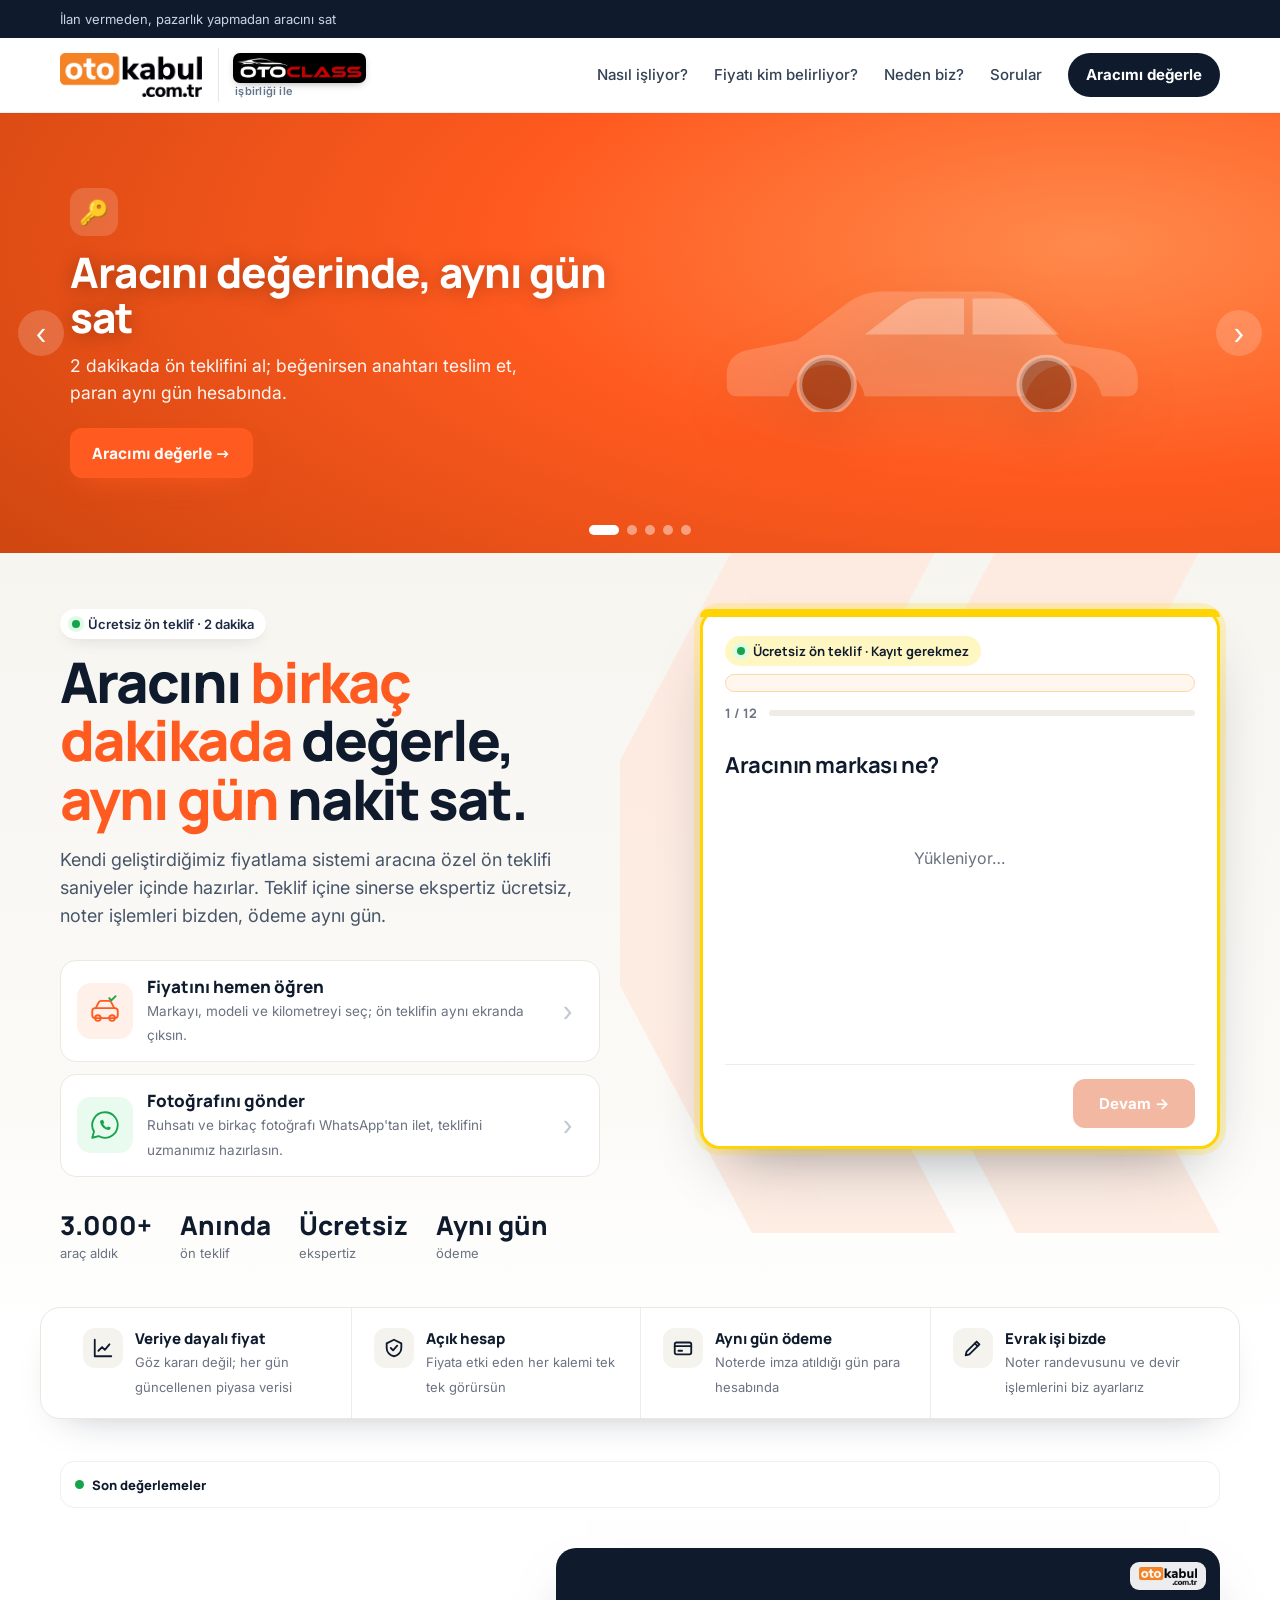
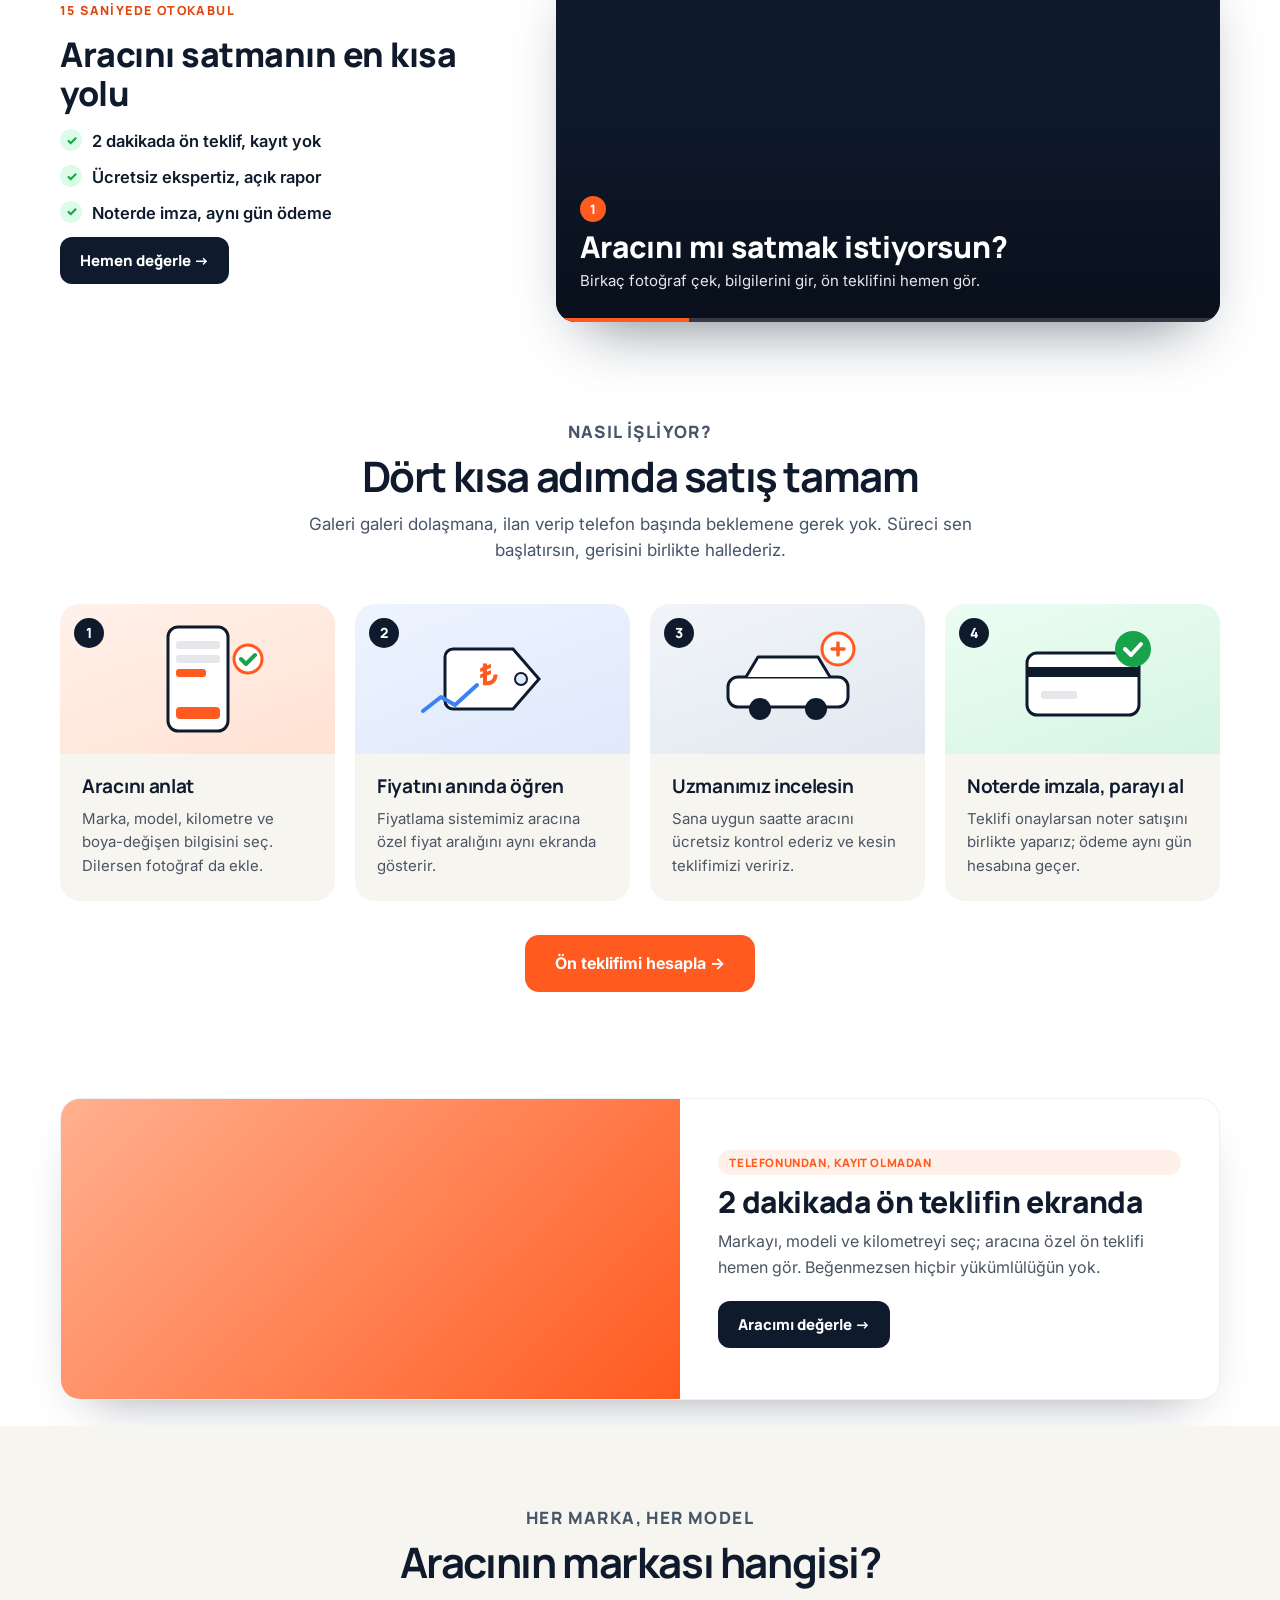
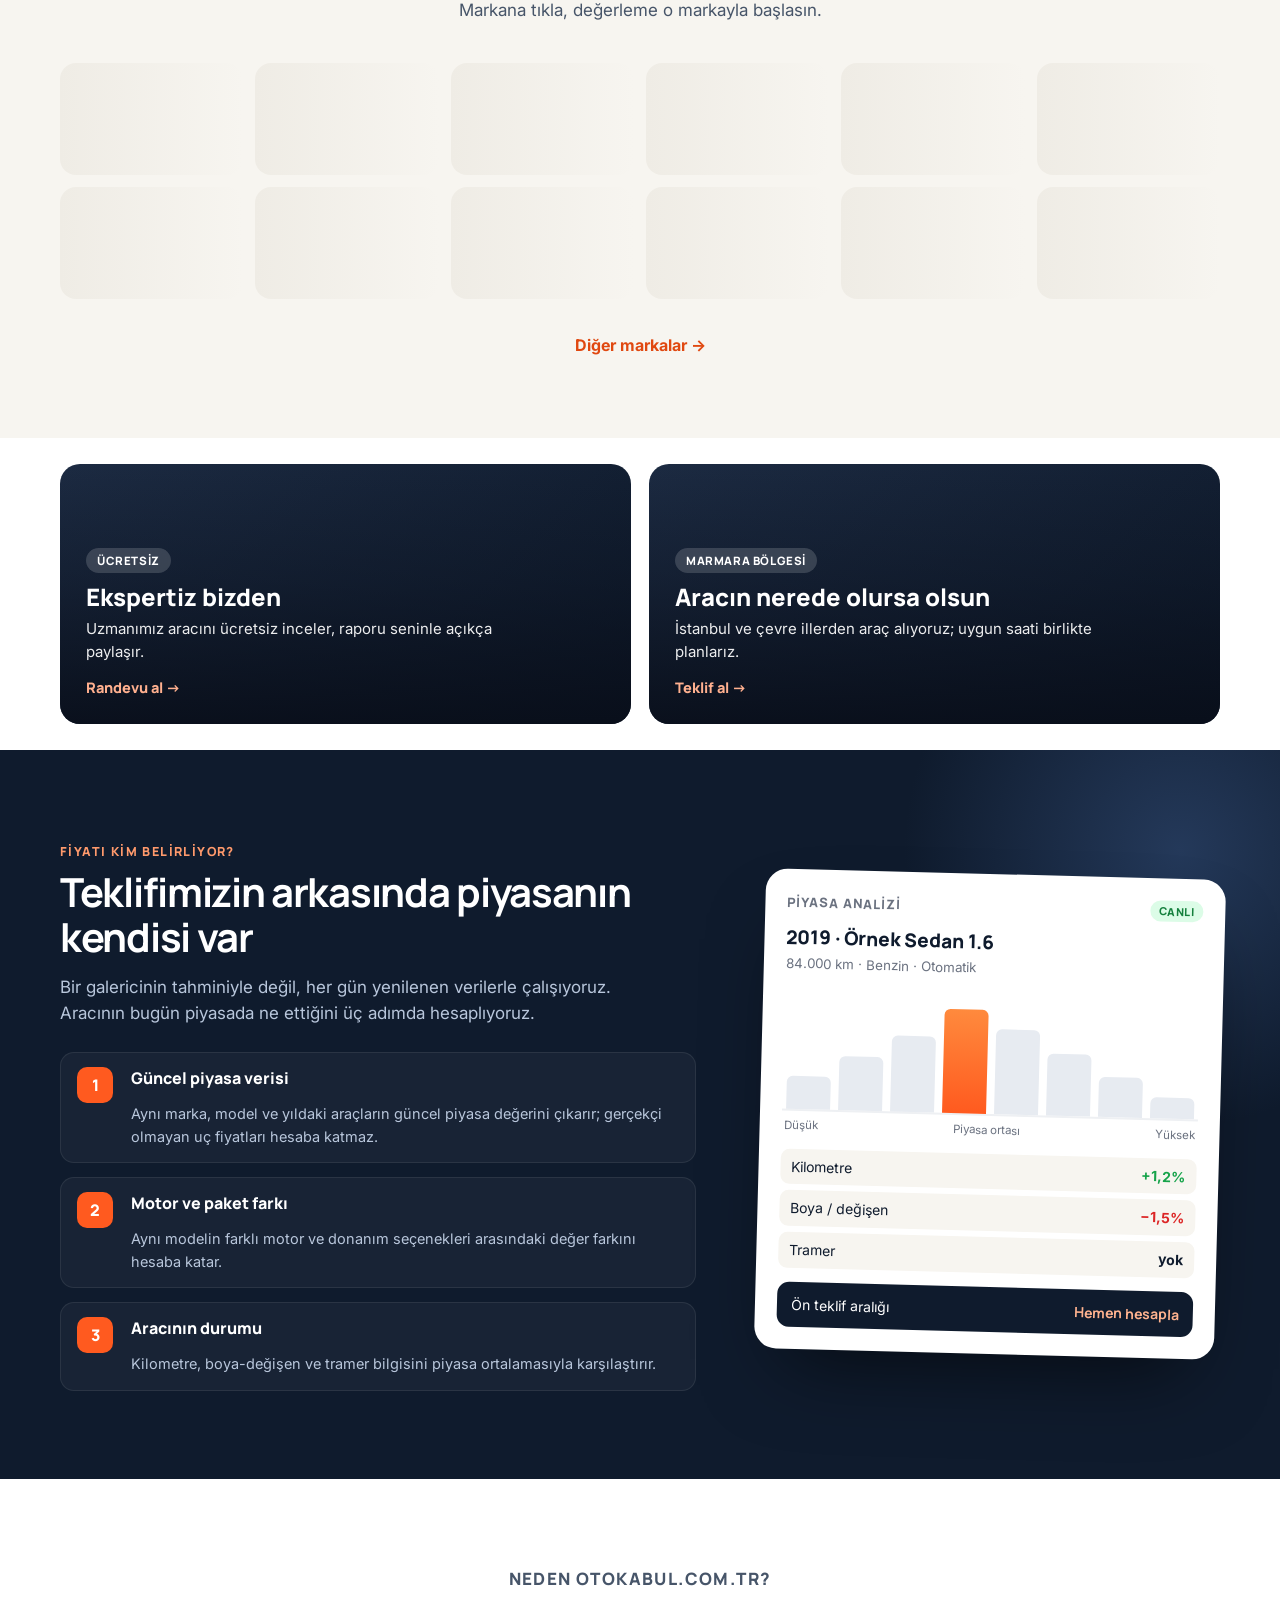
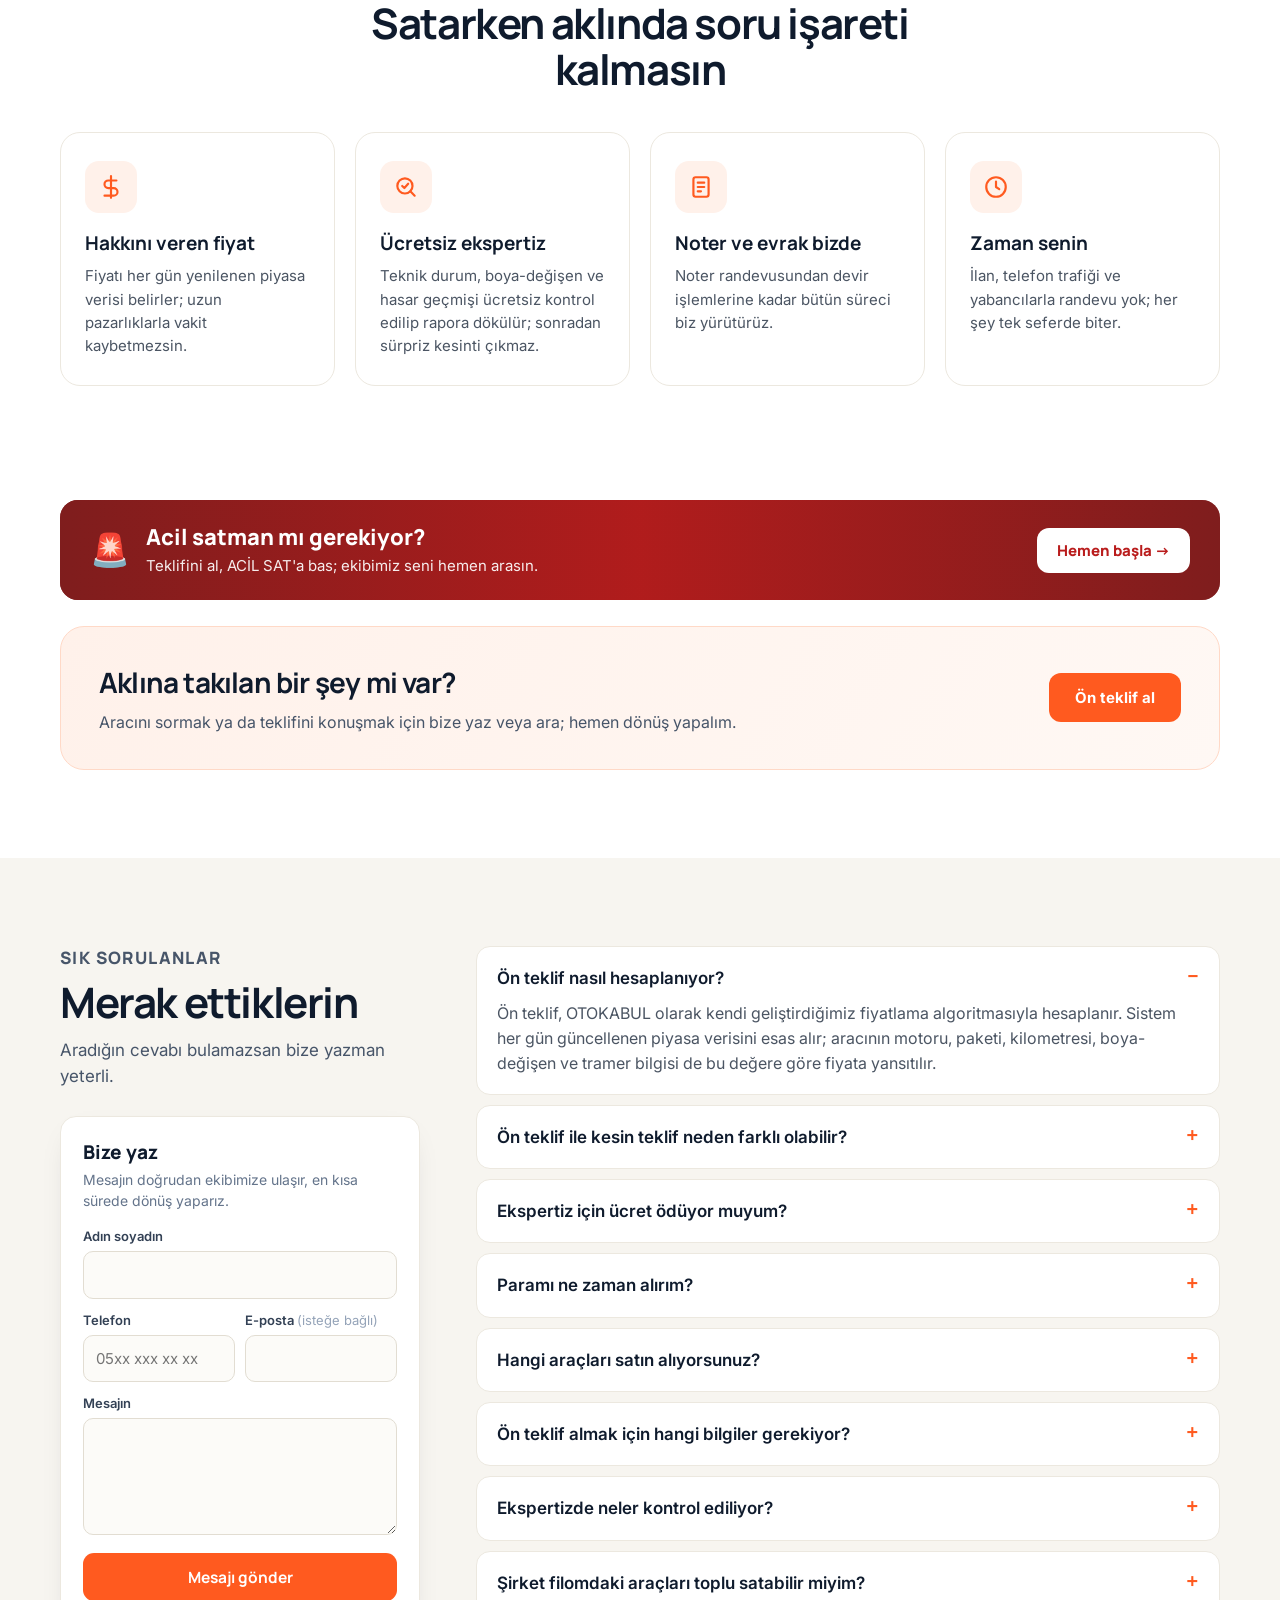
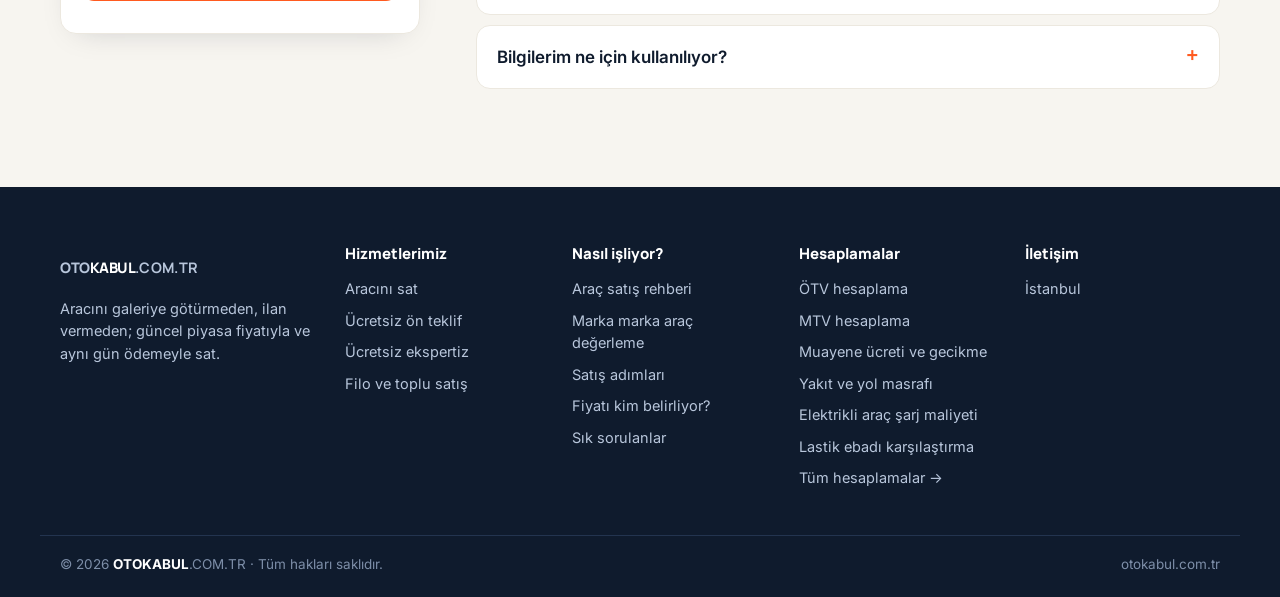
==== commit 609a51b3: "Ana sayfa şeridi: son 24 saatteki gerçek değerlemeler + piyasa nabzı (en çok ilanı olan modellerin g" ====
--- a/public/index.html
+++ b/public/index.html
@@ -381,7 +381,7 @@
 </a>
 
 <script src="assets/site.js?v=1117zl"></script>
-<script src="assets/anasayfa.js?v=1117zk"></script>
+<script src="assets/anasayfa.js?v=1117zm"></script>
 <script src="assets/iz.js?v=1117za" defer></script>
 </body>
 </html>
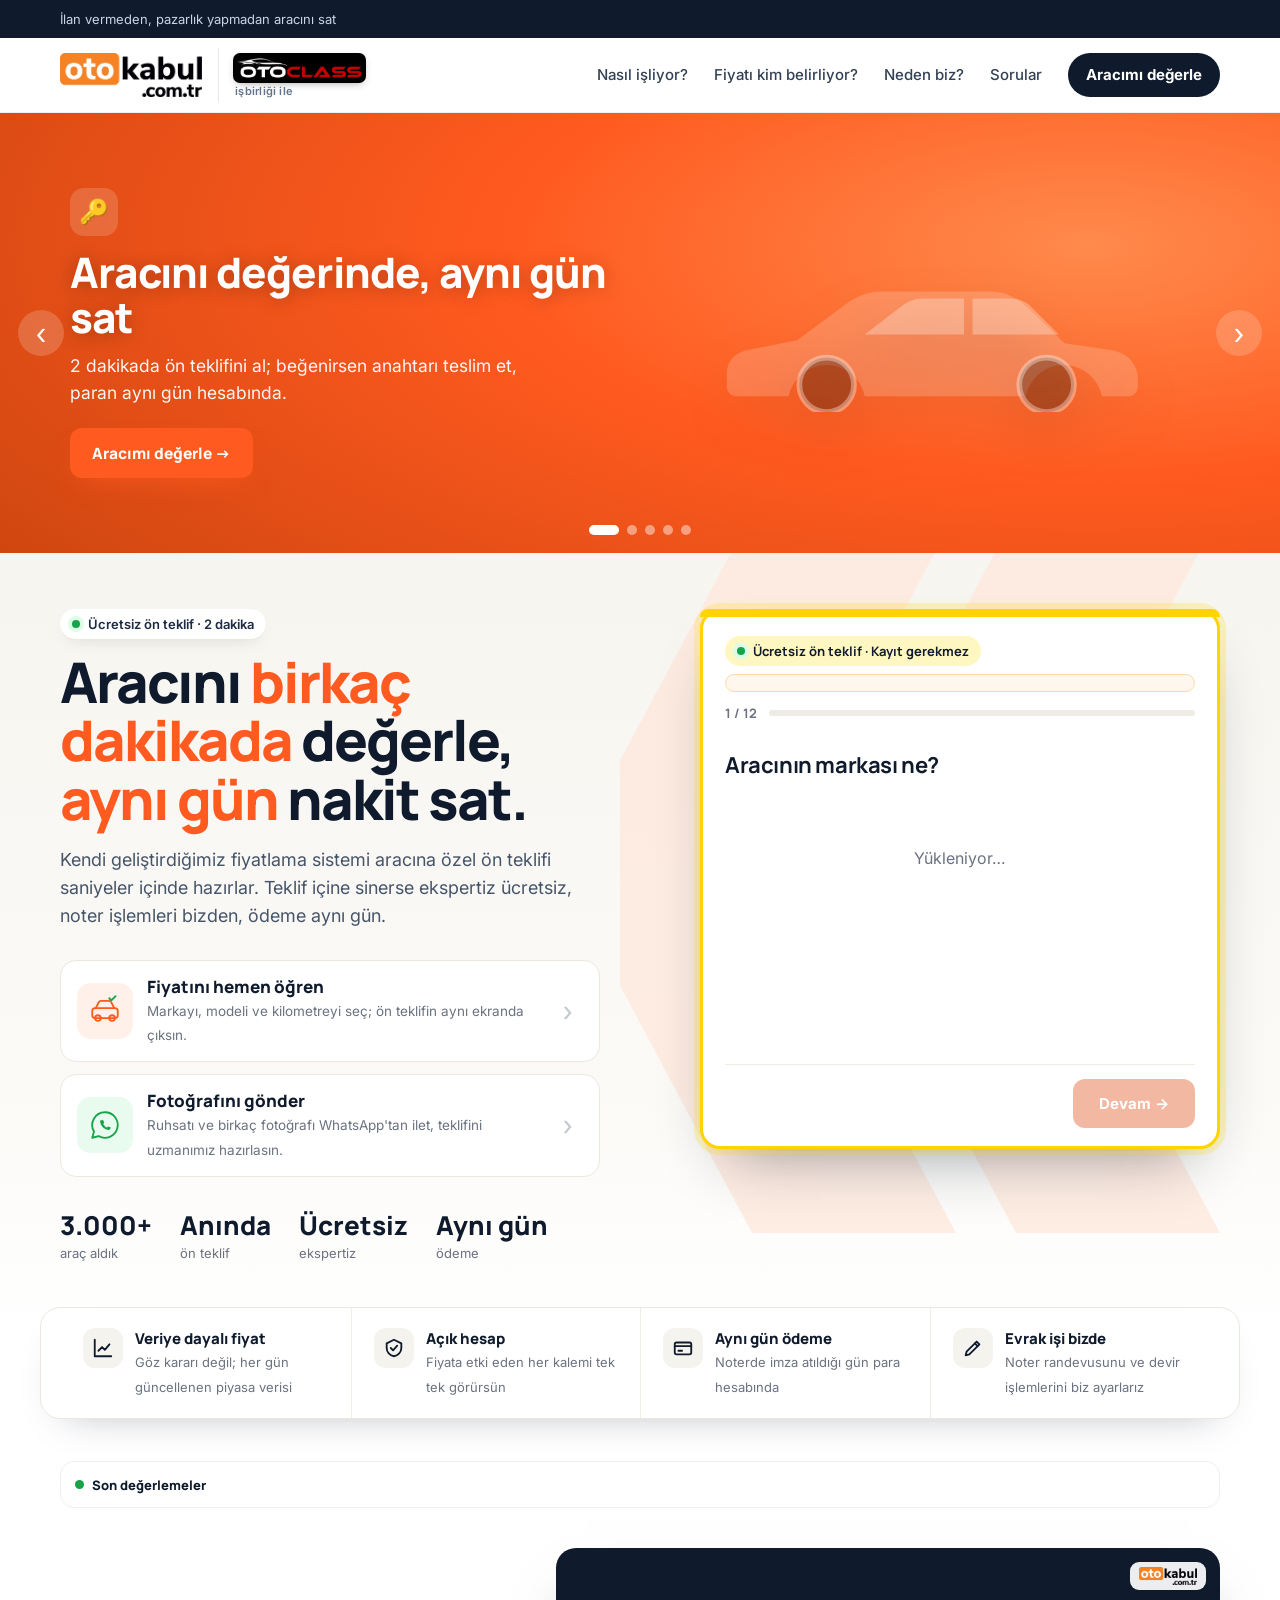
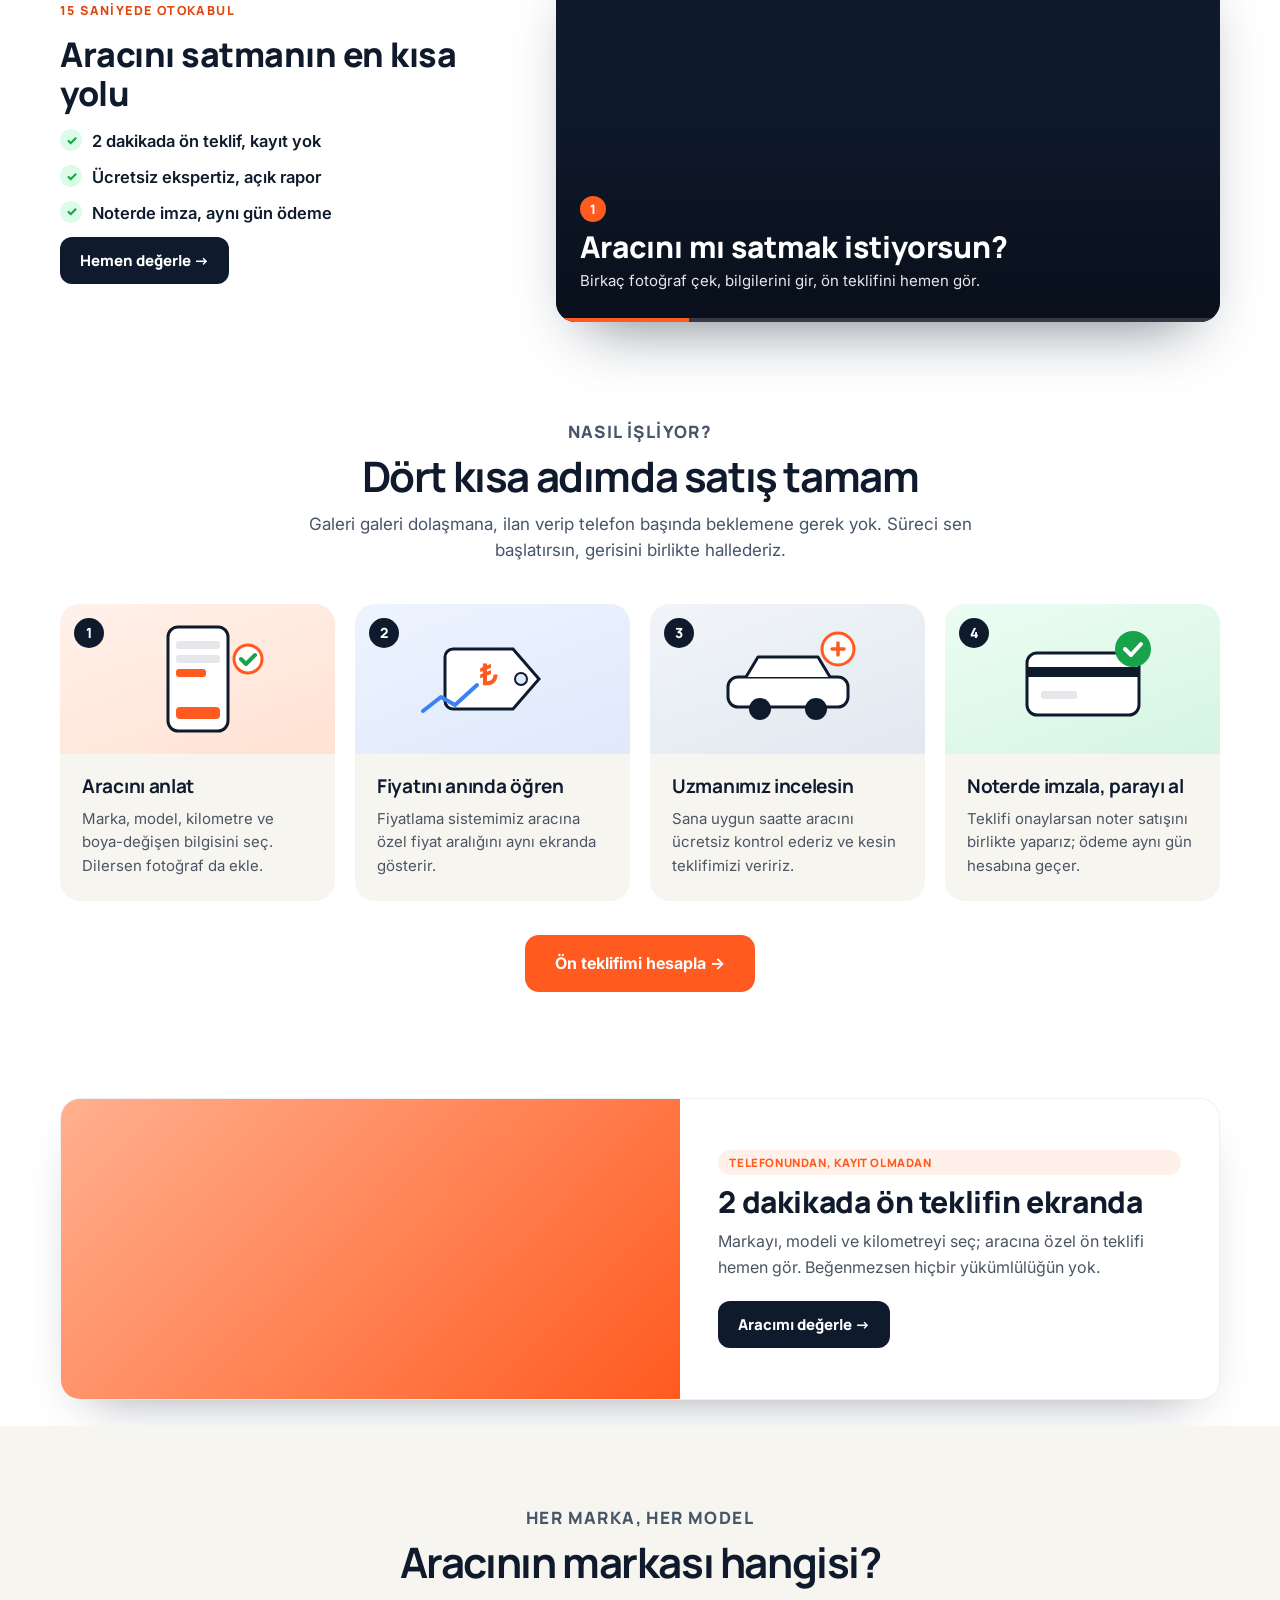
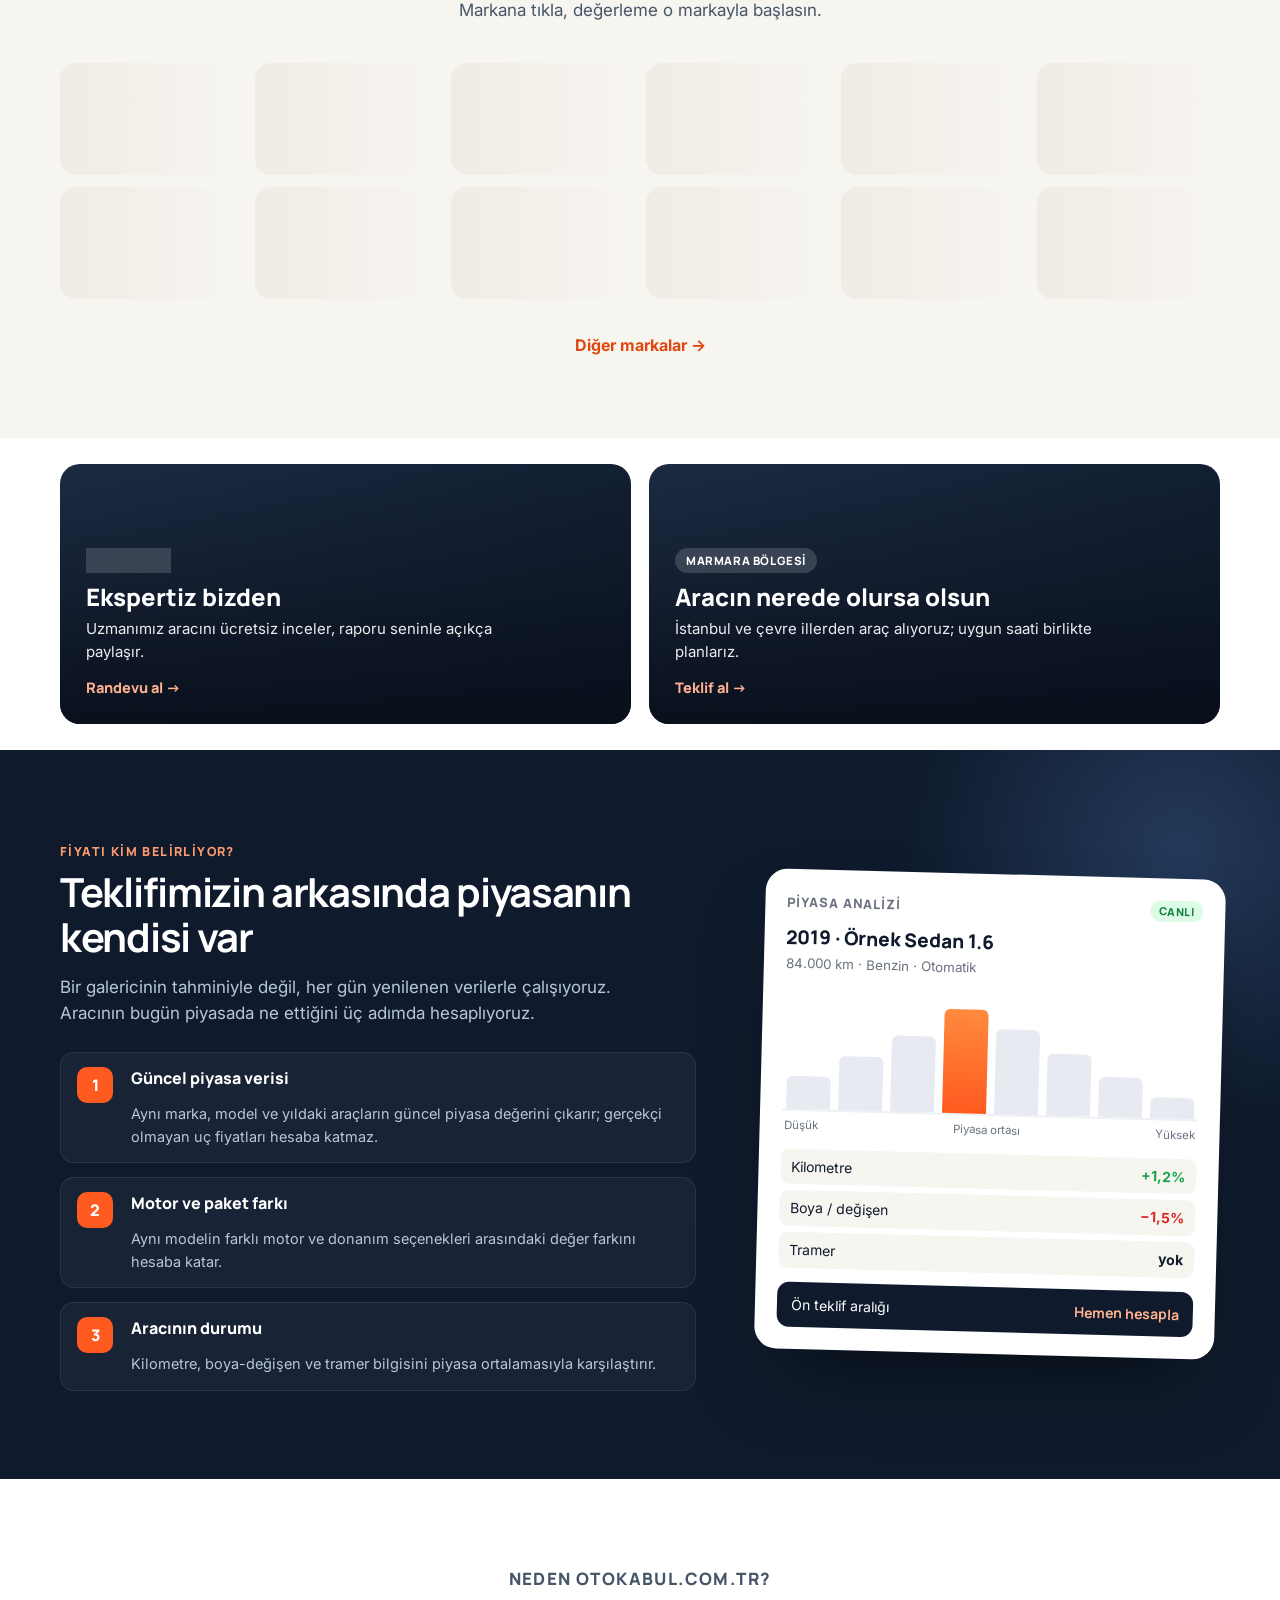
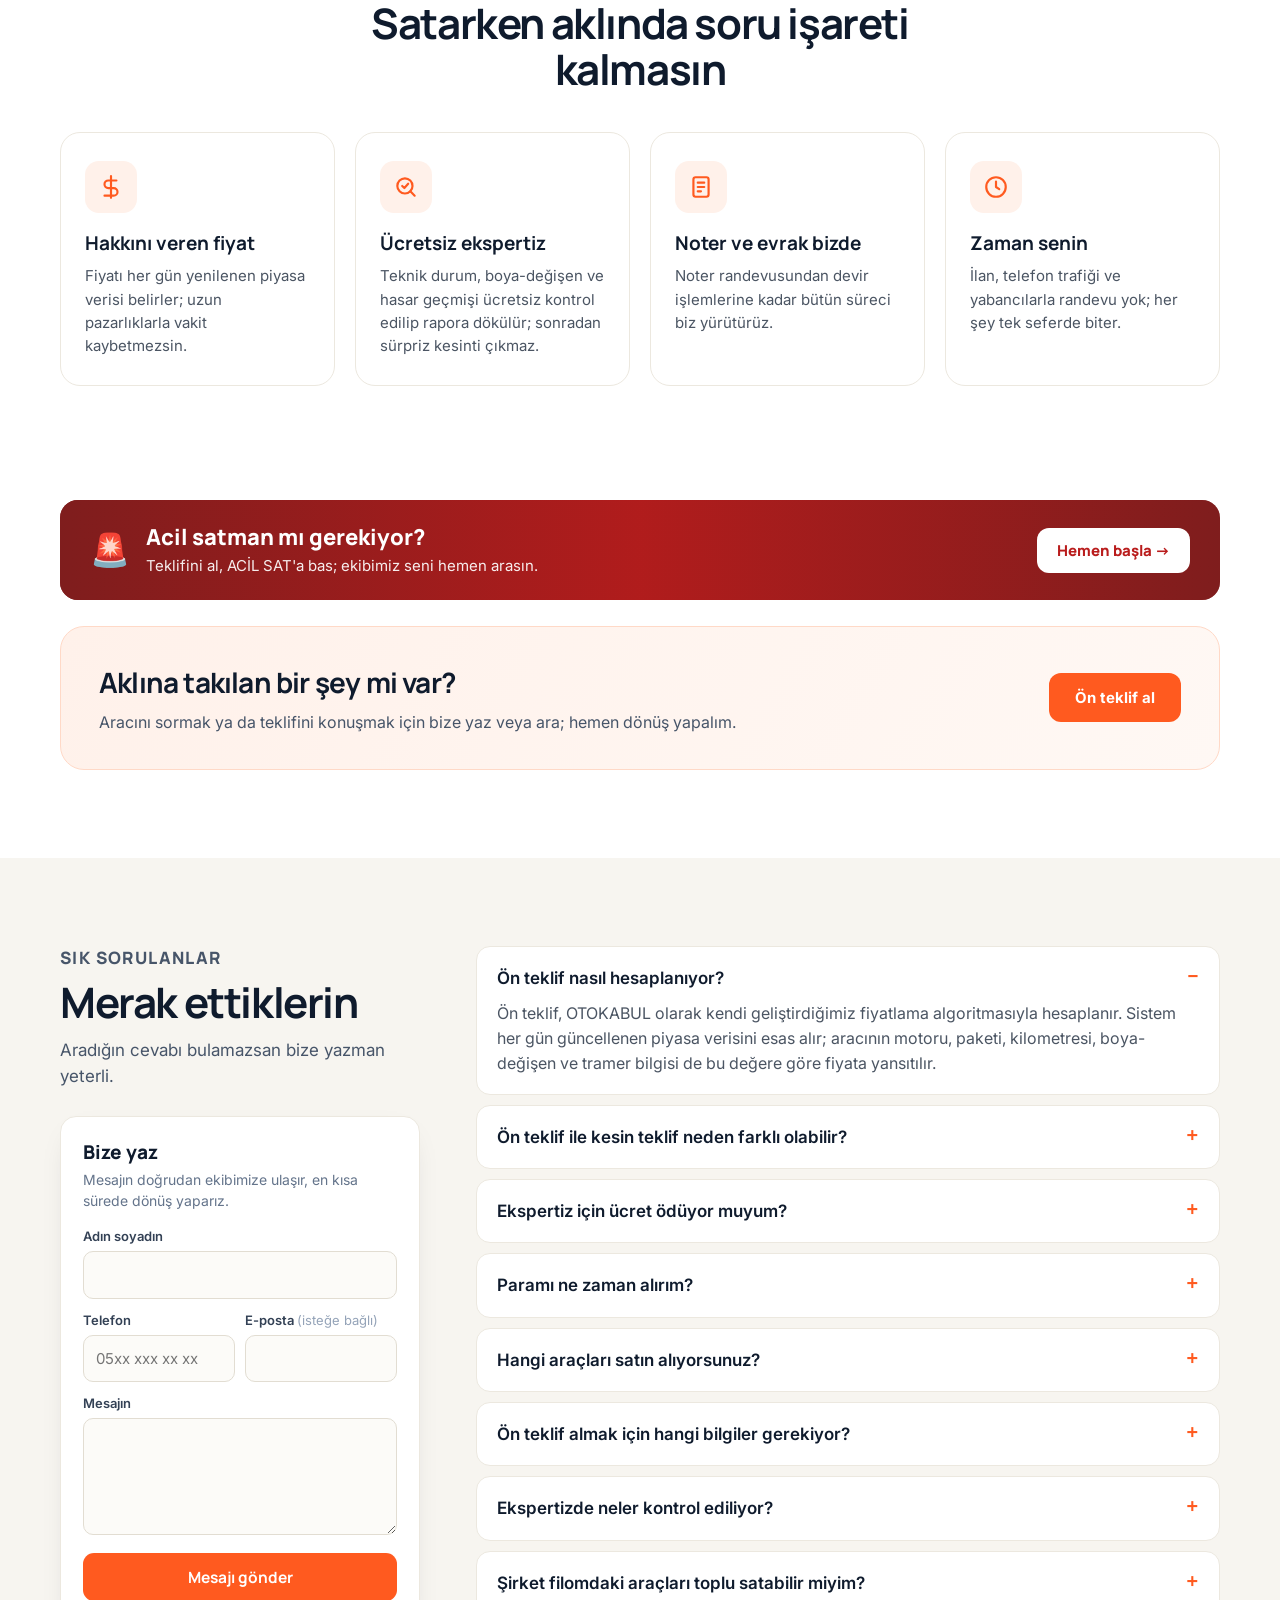
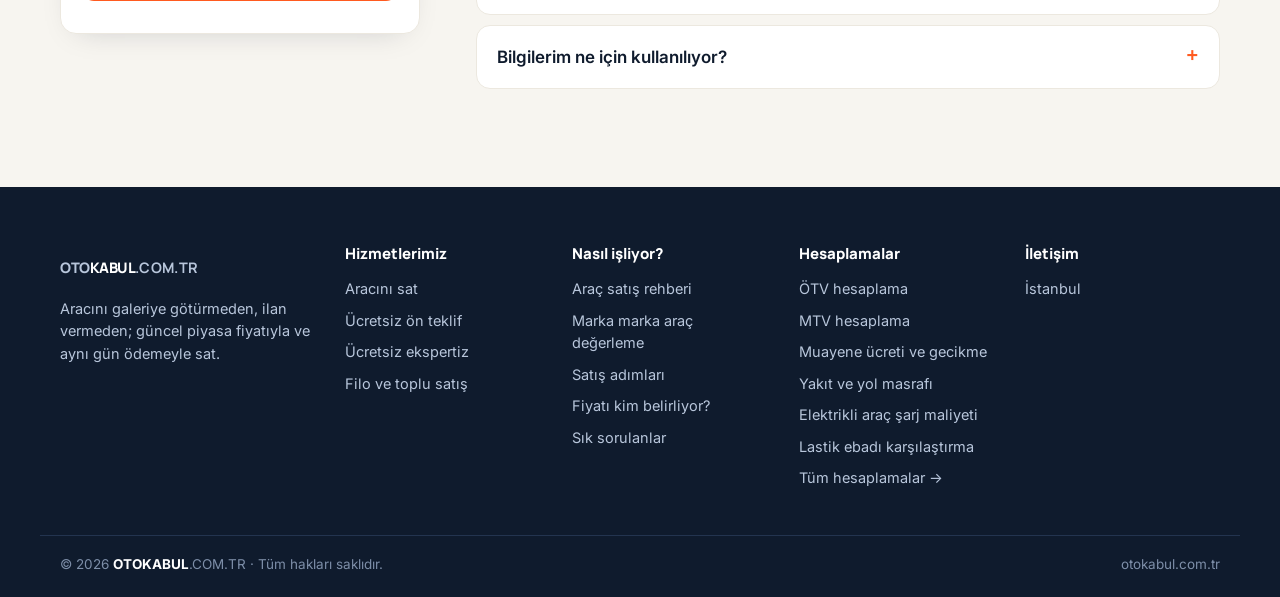
==== commit 7021b4d5: "Üst menü: dar ekranda logonun üstüne binmesin Co-Authored-By: Claude Opus 5.5 <noreply@anthropic.com" ====
--- a/public/index.html
+++ b/public/index.html
@@ -24,7 +24,7 @@
 <link rel="preconnect" href="https://fonts.gstatic.com" crossorigin>
 <link href="https://fonts.googleapis.com/css2?family=Manrope:wght@500;700;800&family=Inter:wght@400;500;600&display=swap" rel="stylesheet">
 <link rel="stylesheet" href="assets/site.css?v=1117zk">
-<link rel="stylesheet" href="assets/anasayfa.css?v=1117zk">
+<link rel="stylesheet" href="assets/anasayfa.css?v=1117zm">
 <script type="application/ld+json">{"@context": "https://schema.org", "@type": "FAQPage", "mainEntity": [{"@type": "Question", "name": "Ön teklif nasıl hesaplanıyor?", "acceptedAnswer": {"@type": "Answer", "text": "Ön teklif, OTOKABUL olarak kendi geliştirdiğimiz fiyatlama algoritmasıyla hesaplanır. Sistem her gün güncellenen piyasa verisini esas alır; aracının motoru, paketi, kilometresi, boya-değişen ve tramer bilgisi de bu değere göre fiyata yansıtılır."}}, {"@type": "Question", "name": "Ön teklif ile kesin teklif neden farklı olabilir?", "acceptedAnswer": {"@type": "Answer", "text": "Ön teklif senin verdiğin bilgilere dayanır. Ekspertizde bildirilmemiş bir hasar, mekanik arıza ya da kayıt çıkarsa teklif güncellenir. Bilgiler doğruysa kesin teklif, ön teklif aralığında kalır."}}, {"@type": "Question", "name": "Ekspertiz için ücret ödüyor muyum?", "acceptedAnswer": {"@type": "Answer", "text": "Hayır, ekspertiz tamamen ücretsiz. Teklifimizi kabul etmek zorunda da değilsin."}}, {"@type": "Question", "name": "Paramı ne zaman alırım?", "acceptedAnswer": {"@type": "Answer", "text": "Teklifi onaylayıp noter satışını yaptığımız gün ödeme hesabına geçer."}}, {"@type": "Question", "name": "Hangi araçları satın alıyorsunuz?", "acceptedAnswer": {"@type": "Answer", "text": "Her marka ve modeli değerlendiriyoruz. Çok eski, ağır hasar kayıtlı ya da çok yüksek kilometreli araçlarda fiyatı uzmanımız ekspertizden sonra belirler."}}, {"@type": "Question", "name": "Ön teklif almak için hangi bilgiler gerekiyor?", "acceptedAnswer": {"@type": "Answer", "text": "Aracının marka, model, yıl, motor-paket, kilometre ve boya-değişen bilgilerini girmen yeterli. Birkaç dakikada ön teklifin ekranda; ad ve telefon bırakırsan uzmanımız seni arayıp randevu oluşturur."}}, {"@type": "Question", "name": "Ekspertizde neler kontrol ediliyor?", "acceptedAnswer": {"@type": "Answer", "text": "Motor ve mekanik aksam, kaporta ve boya durumu, değişen parçalar, elektronik sistemler ve tramer kaydı kontrol edilir. Sonuçları raporla birlikte açıkça paylaşırız; kesin teklif bu rapora dayanır."}}, {"@type": "Question", "name": "Şirket filomdaki araçları toplu satabilir miyim?", "acceptedAnswer": {"@type": "Answer", "text": "Evet. Filo ve toplu satışlarda araçların tamamını tek seferde değerlendirir, ekspertiz ve noter planını birlikte çıkarırız. Araç listeni bize yazman ya da telefonla iletmen yeterli."}}, {"@type": "Question", "name": "Bilgilerim ne için kullanılıyor?", "acceptedAnswer": {"@type": "Answer", "text": "Ad ve telefon bilgin yalnızca teklifimizi sana iletmek ve randevu oluşturmak için kullanılır; üçüncü kişilerle paylaşılmaz."}}]}</script>
 </head>
 <body class="ana">
--- a/public/assets/anasayfa.css
+++ b/public/assets/anasayfa.css
@@ -493,3 +493,13 @@
 .stok-tum .promo-btn{border:0;cursor:pointer}
 @media (max-width:1020px){.stok-izgara{grid-template-columns:repeat(3,1fr)}}
 @media (max-width:760px){.stok-izgara{grid-template-columns:repeat(2,1fr);gap:10px}.sk-ic{padding:10px}.sk-ic h3{font-size:14px}.sk-fiyat{font-size:17px}.sk-dug{grid-template-columns:1fr}}
+
+/* üst menü logonun üstüne binmesin: menü daralınca önce az kullanılan bağlantılar gizlenir */
+.ana .ust-ic{gap:18px}
+.marka-blok{flex:none}
+.ana .ust nav{min-width:0;flex-wrap:nowrap}
+@media (max-width:1320px){.rehber .ust nav a[href="/#sss"]{display:none}}
+@media (max-width:1200px){.rehber .ust nav a[href="/#nasil"]{display:none}}
+@media (max-width:1080px){.rehber .ust nav a[href="/rehber/"]{display:none}}
+@media (max-width:980px){.rehber .ust nav a[href="/arac-degerleme/"]{display:none}}
+@media (max-width:1100px){.ana:not(.rehber) .ust nav a[href="#sss"]{display:none}}
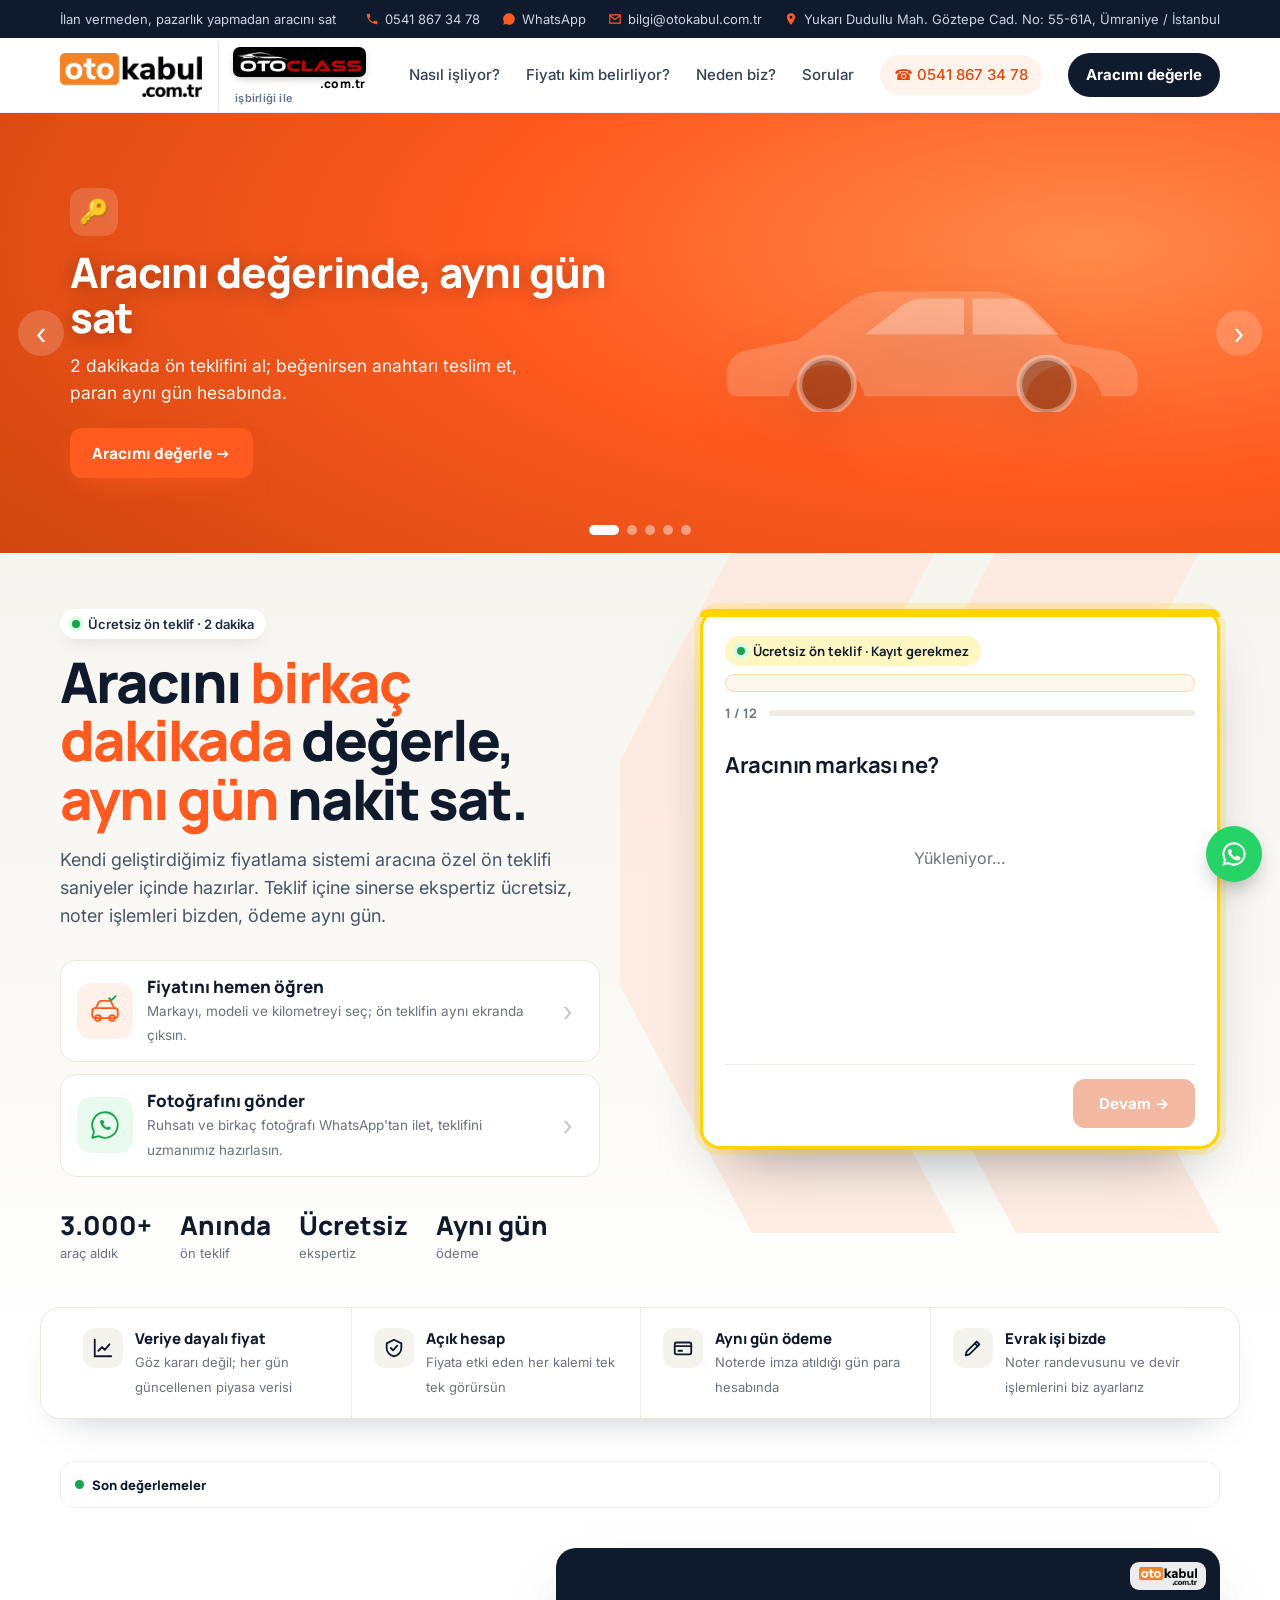
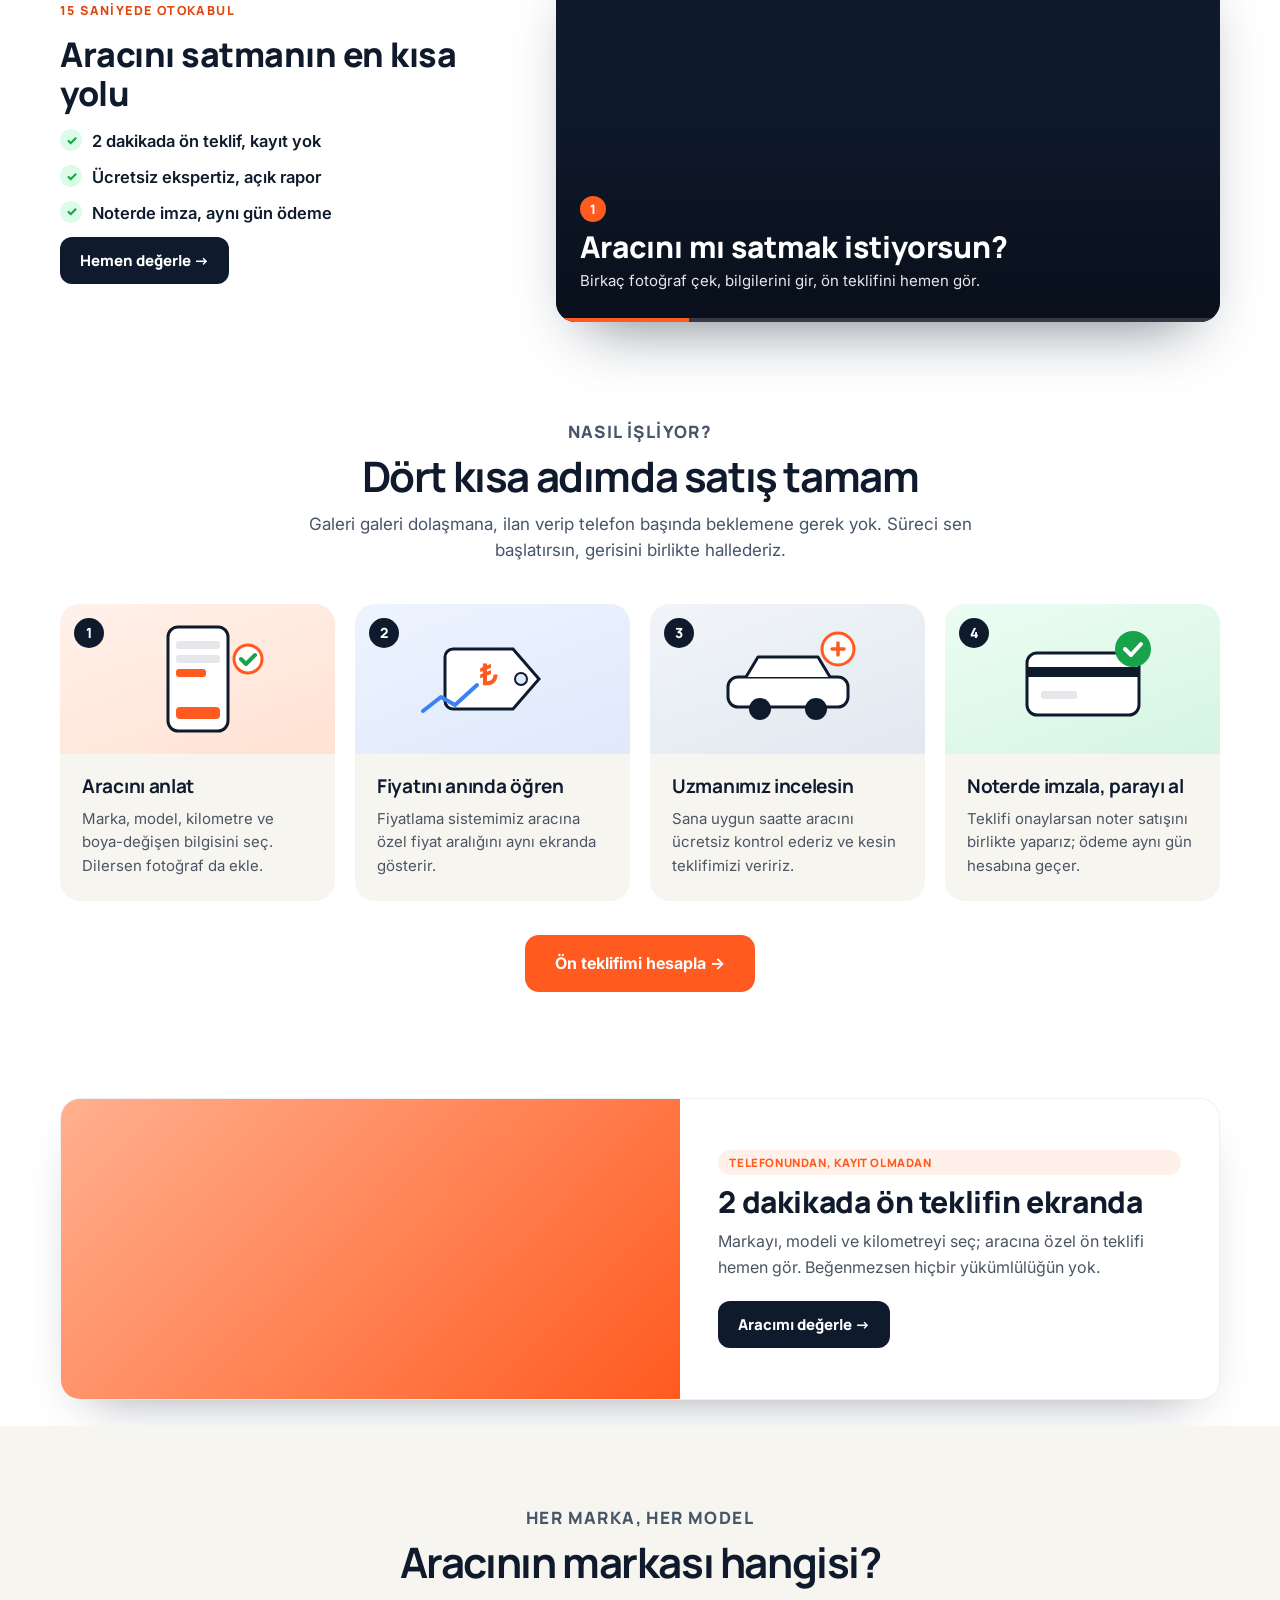
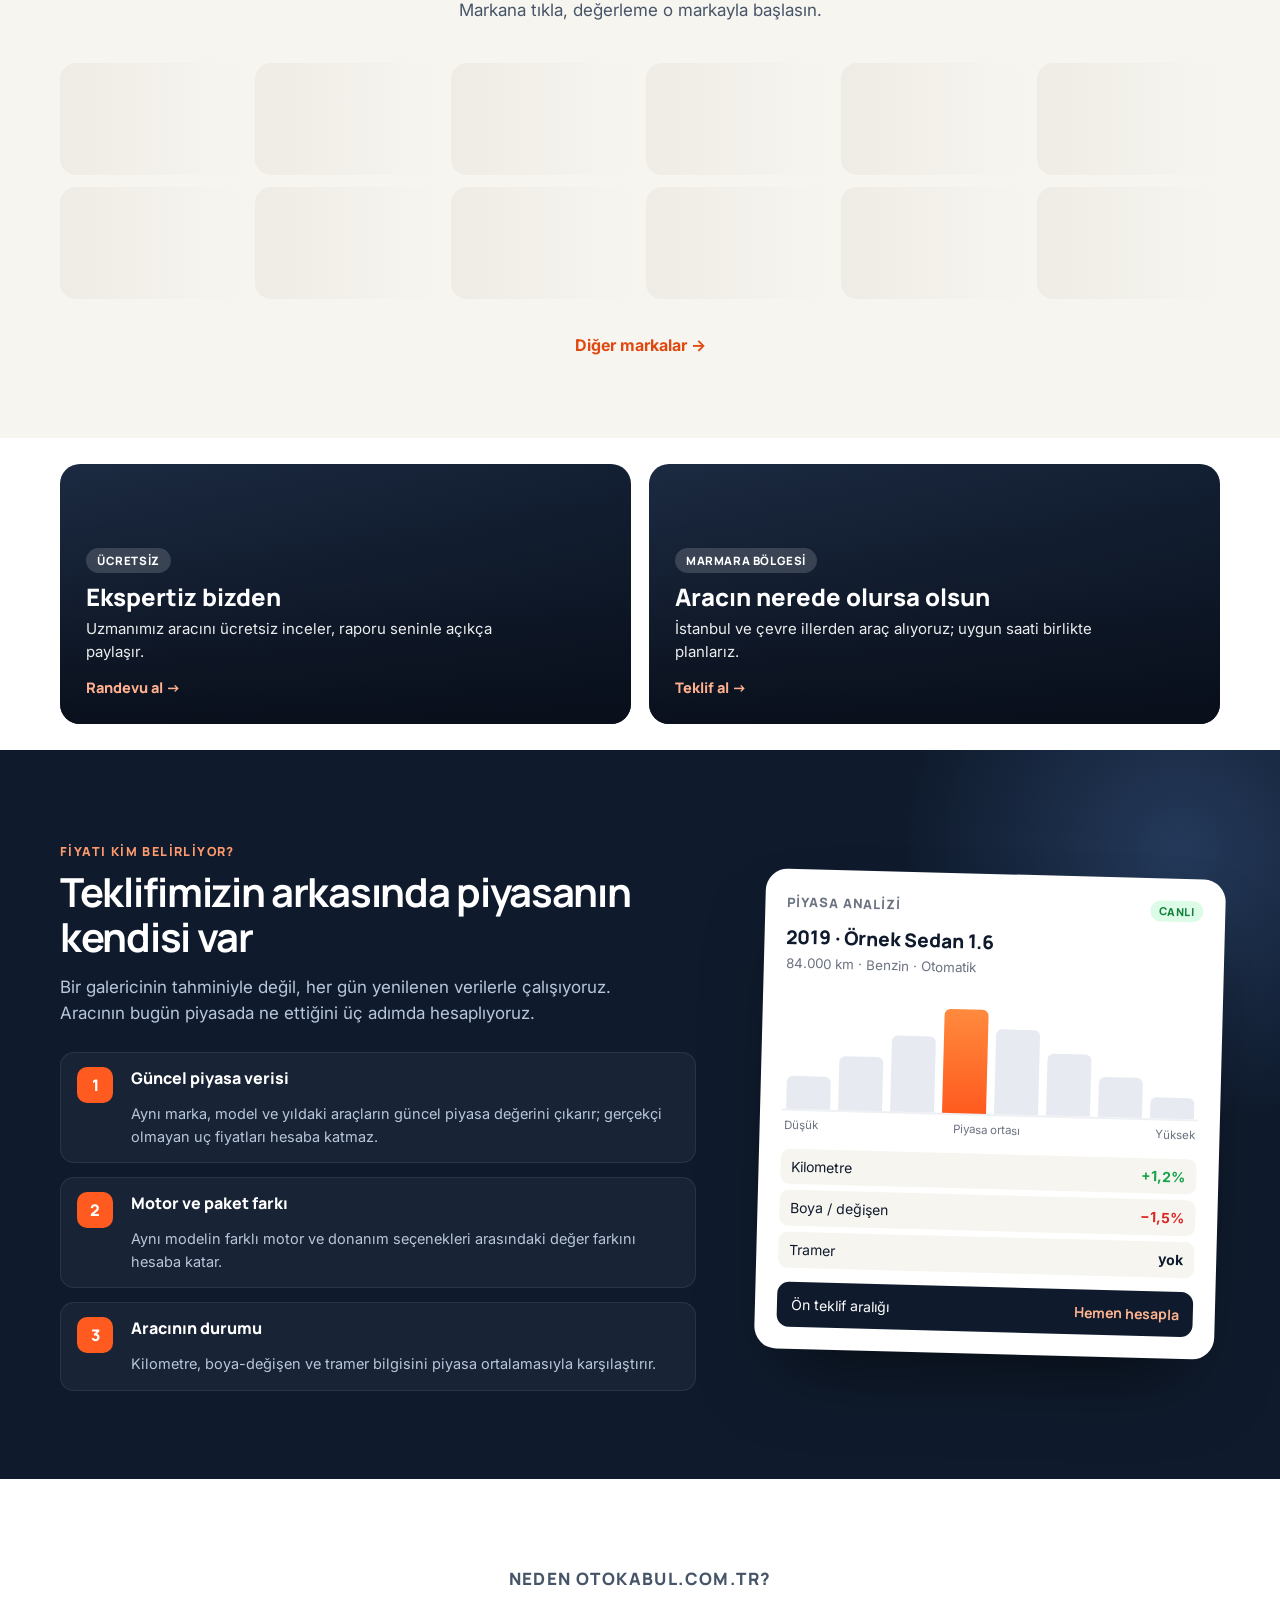
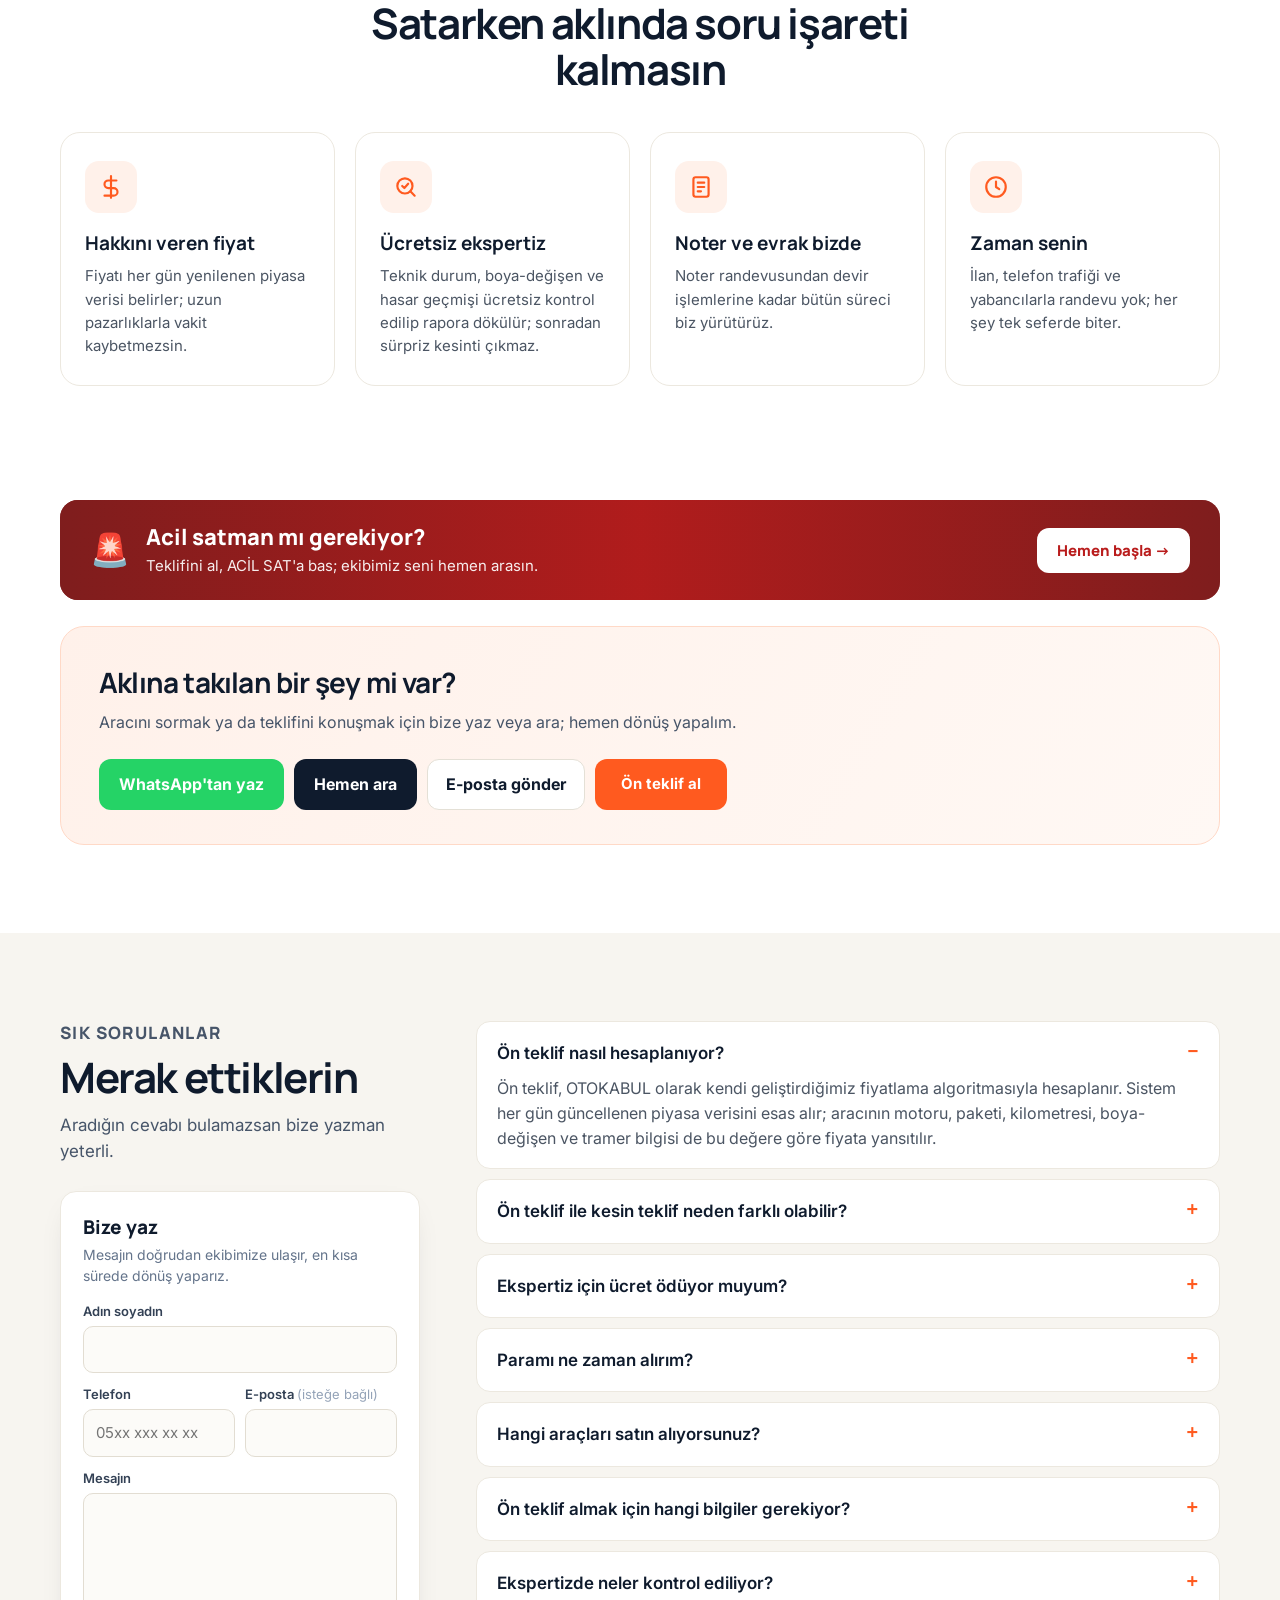
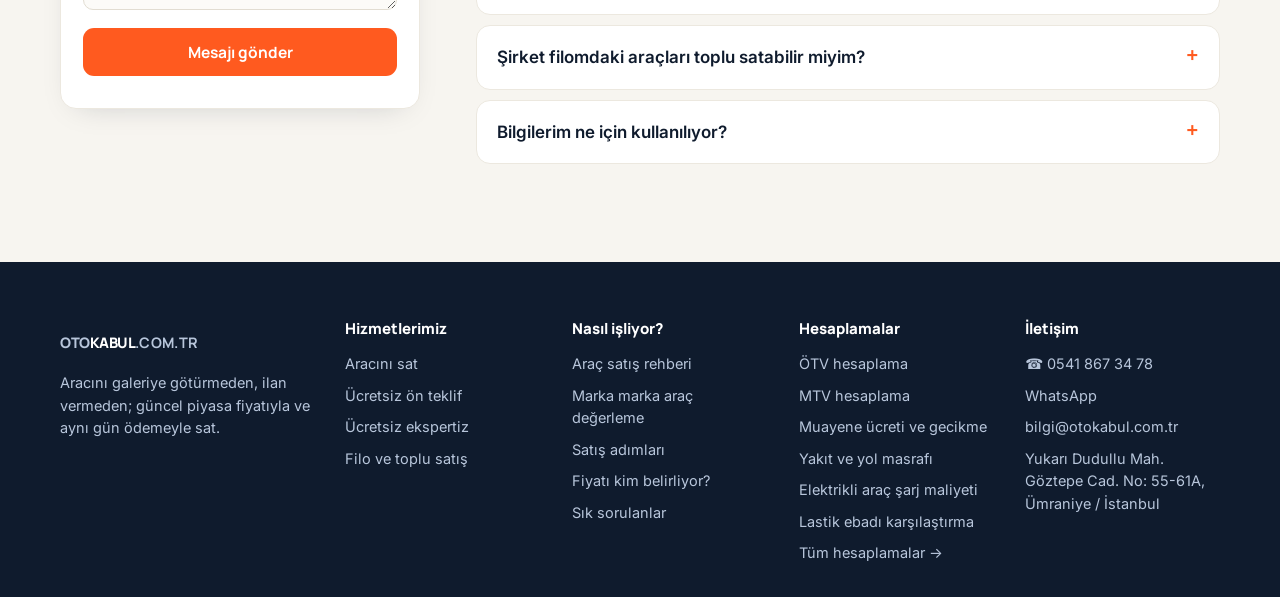
==== commit 1fe6b480: "OTOCLASS logosuna .com.tr; şeritte aynı araç tekrar etmesin Co-Authored-By: Claude Opus 5.5 <noreply" ====
--- a/public/index.html
+++ b/public/index.html
@@ -24,7 +24,7 @@
 <link rel="preconnect" href="https://fonts.gstatic.com" crossorigin>
 <link href="https://fonts.googleapis.com/css2?family=Manrope:wght@500;700;800&family=Inter:wght@400;500;600&display=swap" rel="stylesheet">
 <link rel="stylesheet" href="assets/site.css?v=1117zk">
-<link rel="stylesheet" href="assets/anasayfa.css?v=1117zm">
+<link rel="stylesheet" href="assets/anasayfa.css?v=1117zn">
 <script type="application/ld+json">{"@context": "https://schema.org", "@type": "FAQPage", "mainEntity": [{"@type": "Question", "name": "Ön teklif nasıl hesaplanıyor?", "acceptedAnswer": {"@type": "Answer", "text": "Ön teklif, OTOKABUL olarak kendi geliştirdiğimiz fiyatlama algoritmasıyla hesaplanır. Sistem her gün güncellenen piyasa verisini esas alır; aracının motoru, paketi, kilometresi, boya-değişen ve tramer bilgisi de bu değere göre fiyata yansıtılır."}}, {"@type": "Question", "name": "Ön teklif ile kesin teklif neden farklı olabilir?", "acceptedAnswer": {"@type": "Answer", "text": "Ön teklif senin verdiğin bilgilere dayanır. Ekspertizde bildirilmemiş bir hasar, mekanik arıza ya da kayıt çıkarsa teklif güncellenir. Bilgiler doğruysa kesin teklif, ön teklif aralığında kalır."}}, {"@type": "Question", "name": "Ekspertiz için ücret ödüyor muyum?", "acceptedAnswer": {"@type": "Answer", "text": "Hayır, ekspertiz tamamen ücretsiz. Teklifimizi kabul etmek zorunda da değilsin."}}, {"@type": "Question", "name": "Paramı ne zaman alırım?", "acceptedAnswer": {"@type": "Answer", "text": "Teklifi onaylayıp noter satışını yaptığımız gün ödeme hesabına geçer."}}, {"@type": "Question", "name": "Hangi araçları satın alıyorsunuz?", "acceptedAnswer": {"@type": "Answer", "text": "Her marka ve modeli değerlendiriyoruz. Çok eski, ağır hasar kayıtlı ya da çok yüksek kilometreli araçlarda fiyatı uzmanımız ekspertizden sonra belirler."}}, {"@type": "Question", "name": "Ön teklif almak için hangi bilgiler gerekiyor?", "acceptedAnswer": {"@type": "Answer", "text": "Aracının marka, model, yıl, motor-paket, kilometre ve boya-değişen bilgilerini girmen yeterli. Birkaç dakikada ön teklifin ekranda; ad ve telefon bırakırsan uzmanımız seni arayıp randevu oluşturur."}}, {"@type": "Question", "name": "Ekspertizde neler kontrol ediliyor?", "acceptedAnswer": {"@type": "Answer", "text": "Motor ve mekanik aksam, kaporta ve boya durumu, değişen parçalar, elektronik sistemler ve tramer kaydı kontrol edilir. Sonuçları raporla birlikte açıkça paylaşırız; kesin teklif bu rapora dayanır."}}, {"@type": "Question", "name": "Şirket filomdaki araçları toplu satabilir miyim?", "acceptedAnswer": {"@type": "Answer", "text": "Evet. Filo ve toplu satışlarda araçların tamamını tek seferde değerlendirir, ekspertiz ve noter planını birlikte çıkarırız. Araç listeni bize yazman ya da telefonla iletmen yeterli."}}, {"@type": "Question", "name": "Bilgilerim ne için kullanılıyor?", "acceptedAnswer": {"@type": "Answer", "text": "Ad ve telefon bilgin yalnızca teklifimizi sana iletmek ve randevu oluşturmak için kullanılır; üçüncü kişilerle paylaşılmaz."}}]}</script>
 </head>
 <body class="ana">
@@ -47,7 +47,7 @@
 
 <header class="ust">
   <div class="kap ust-ic">
-    <div class="marka-blok"><a class="logo logo-gorsel" href="./" aria-label="OTOKABUL.COM.TR ana sayfa"><img src="assets/logo-otokabul.png" alt="OTOKABUL.COM.TR" width="160" height="50"><small id="firmaAlt" hidden></small></a><span class="isbirligi" title="OTOCLASS işbirliği ile"><img src="assets/logo-otoclass.png" alt="OTOCLASS" width="88" height="20"><em>işbirliği ile</em></span></div>
+    <div class="marka-blok"><a class="logo logo-gorsel" href="./" aria-label="OTOKABUL.COM.TR ana sayfa"><img src="assets/logo-otokabul.png" alt="OTOKABUL.COM.TR" width="160" height="50"><small id="firmaAlt" hidden></small></a><span class="isbirligi" title="OTOCLASS işbirliği ile"><span class="oc-logo"><img src="assets/logo-otoclass.png" alt="OTOCLASS.COM.TR" width="88" height="20"><b class="oc-com">.com.tr</b></span><em>işbirliği ile</em></span></div>
     <nav>
       <a href="#nasil" data-metin="menu_nasil" data-bolum="Menü" data-etiket="1. bağlantı">Nasıl işliyor?</a>
       <a href="#fiyat" data-metin="menu_fiyat" data-bolum="Menü" data-etiket="2. bağlantı">Fiyatı kim belirliyor?</a>
--- a/public/assets/anasayfa.css
+++ b/public/assets/anasayfa.css
@@ -503,3 +503,7 @@
 @media (max-width:1080px){.rehber .ust nav a[href="/rehber/"]{display:none}}
 @media (max-width:980px){.rehber .ust nav a[href="/arac-degerleme/"]{display:none}}
 @media (max-width:1100px){.ana:not(.rehber) .ust nav a[href="#sss"]{display:none}}
+/* OTOCLASS logosu: OTOKABUL'daki gibi altında .com.tr */
+.oc-logo{display:flex;flex-direction:column;align-items:flex-end;gap:1px}
+.oc-com{font:800 12px/1 Manrope,Inter,sans-serif;color:#010006;letter-spacing:.01em;margin-right:1px}
+@media (max-width:620px){.oc-com{font-size:9.5px}}
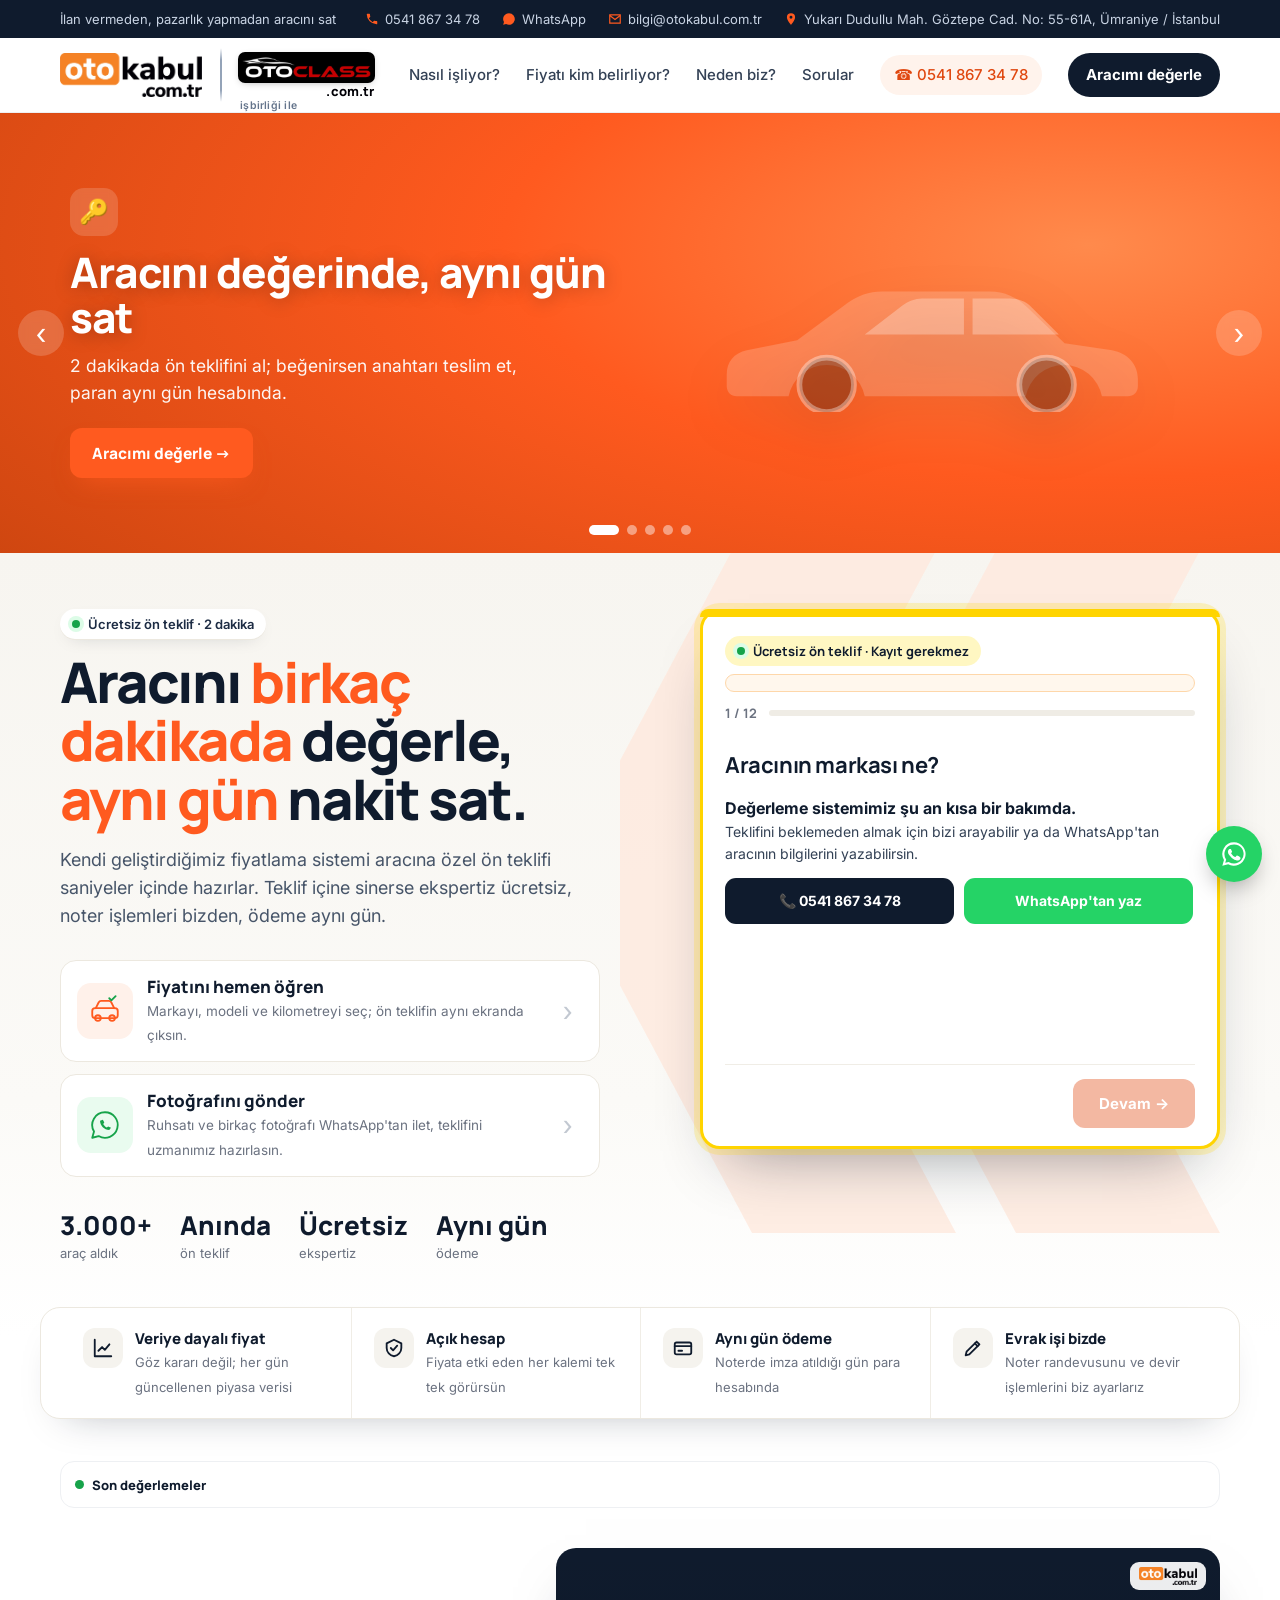
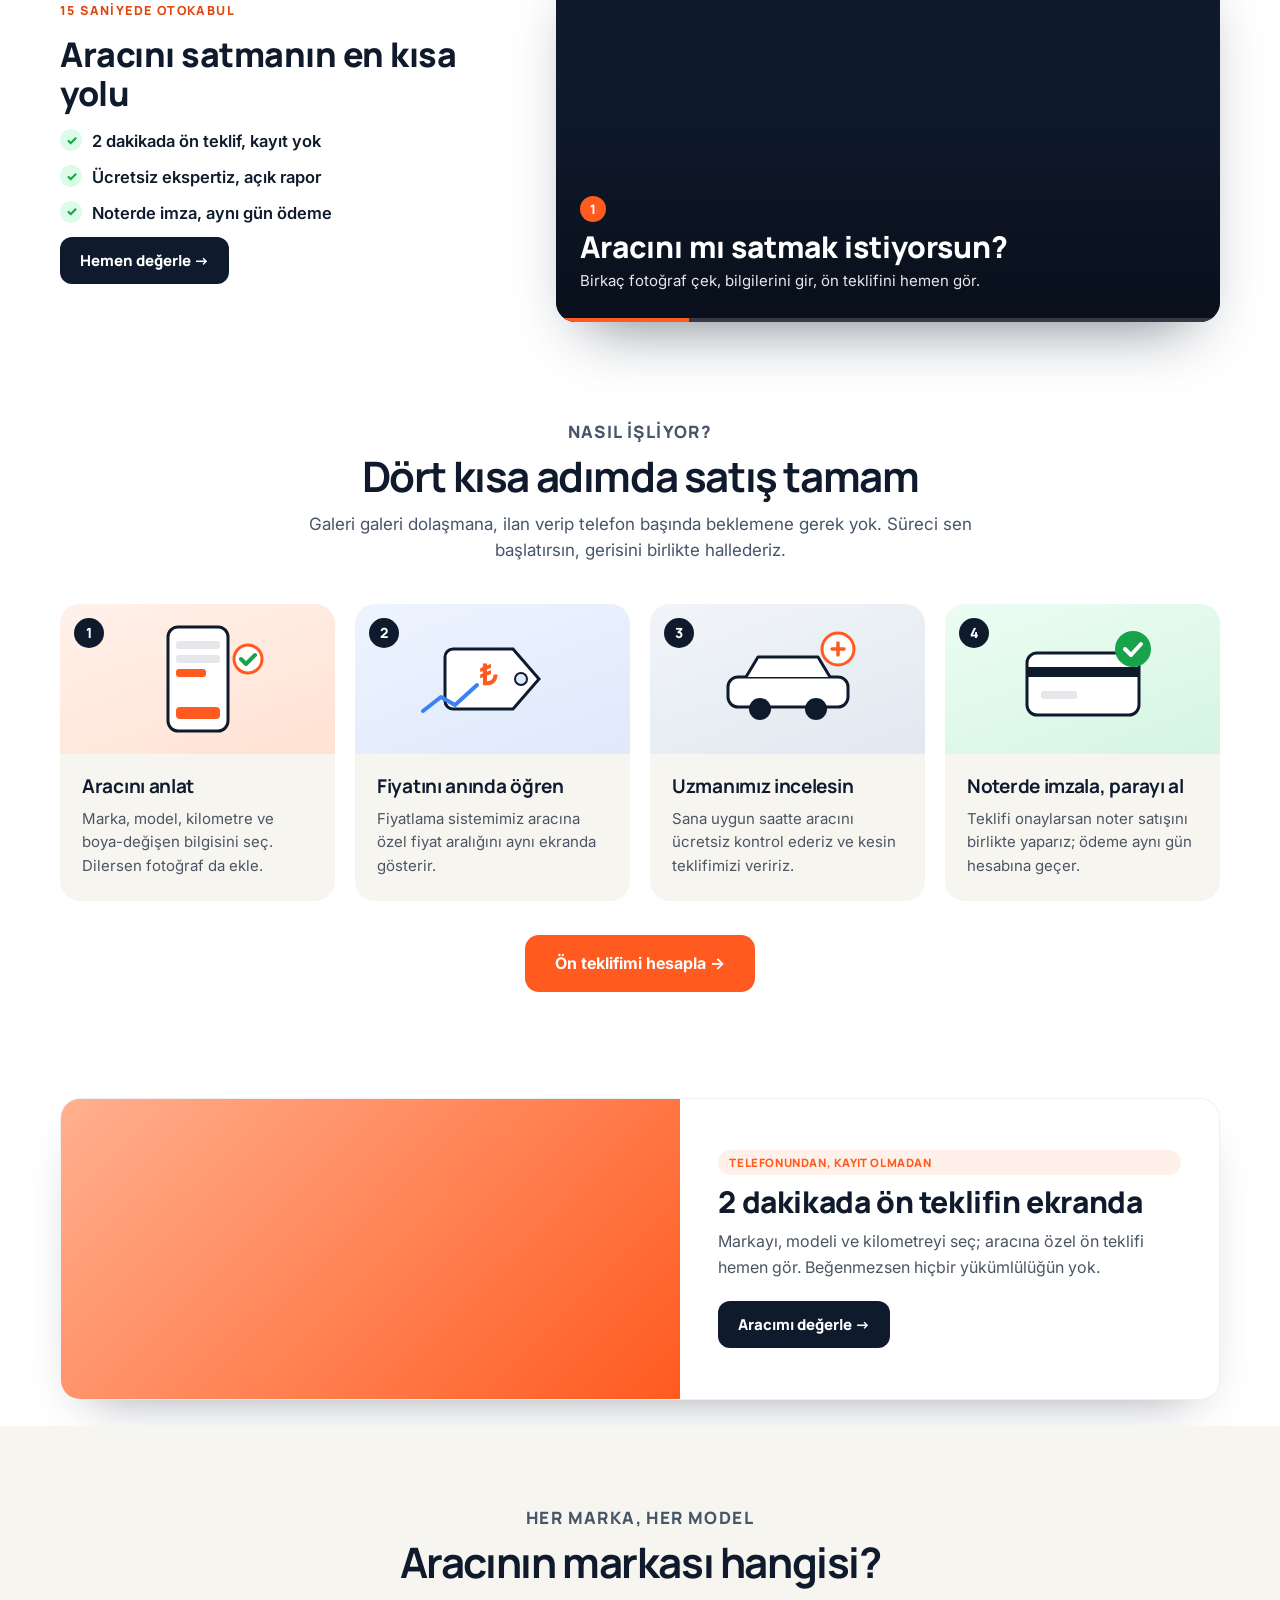
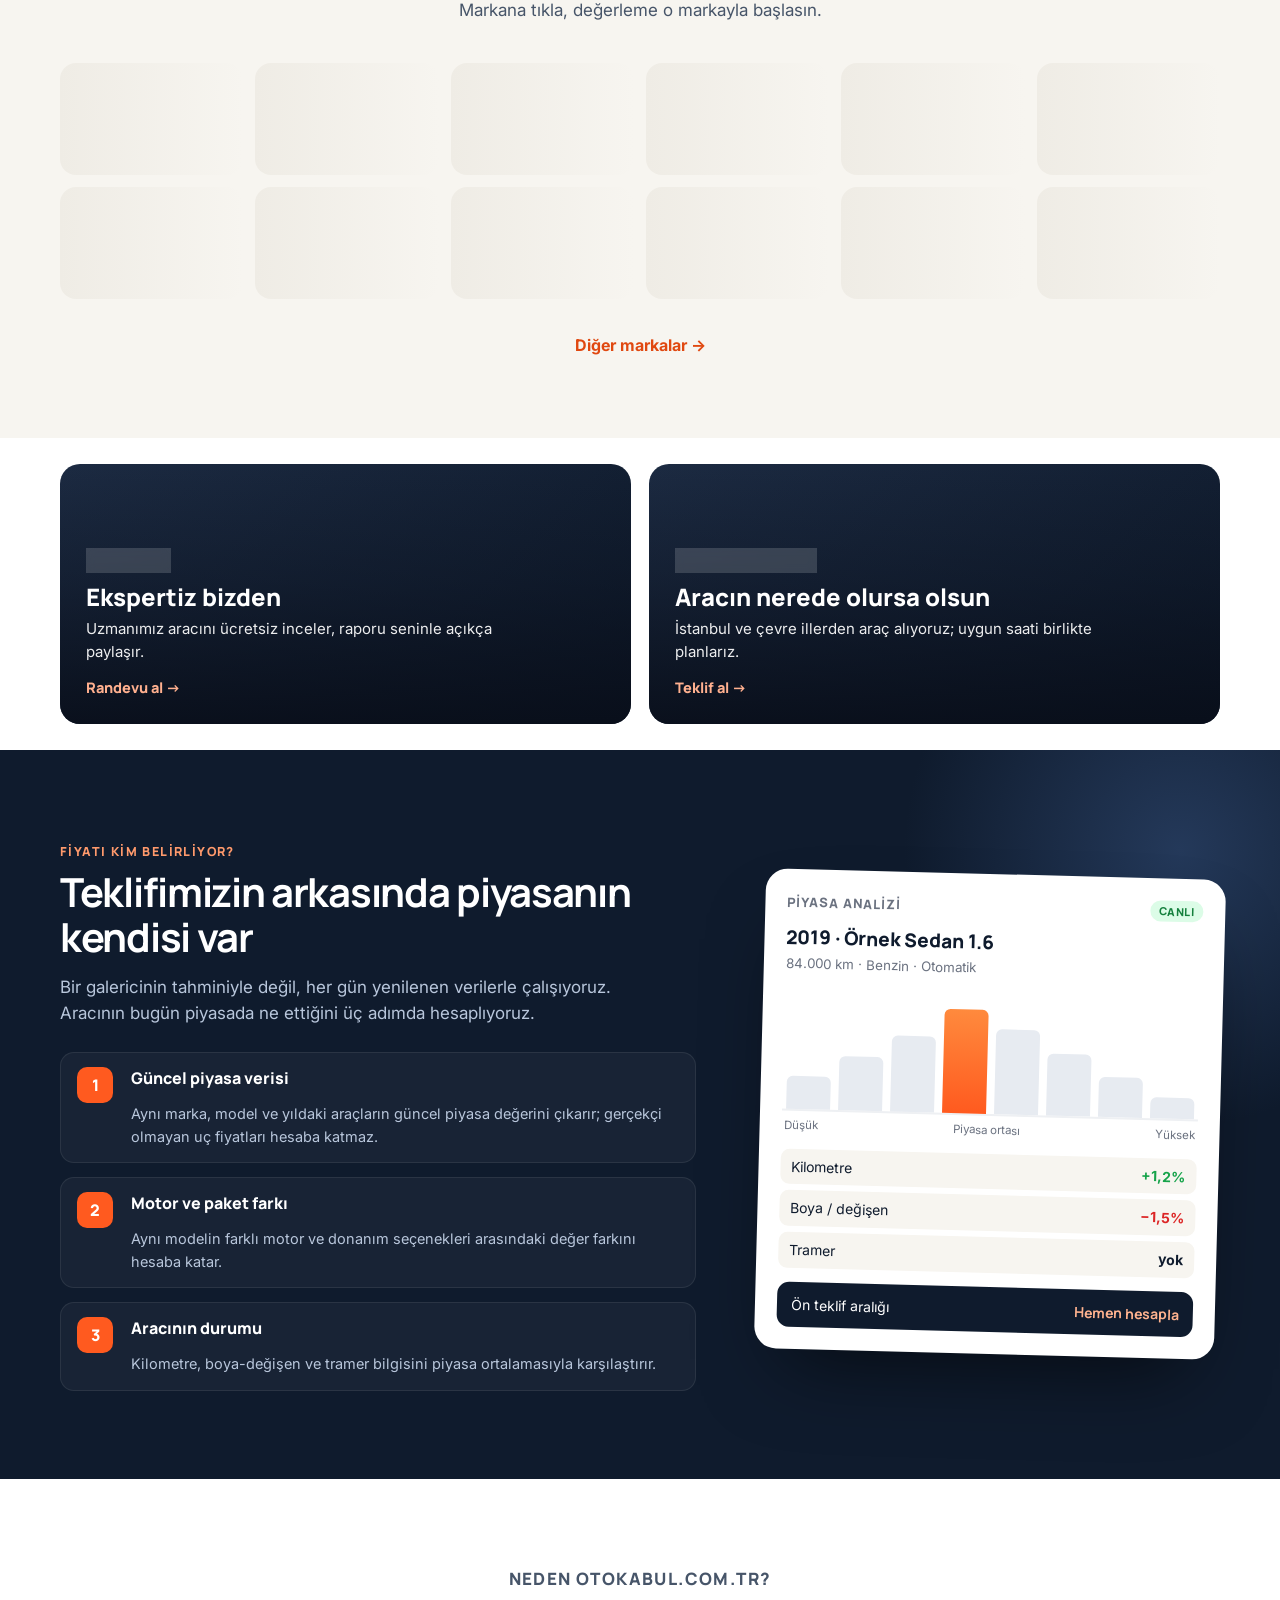
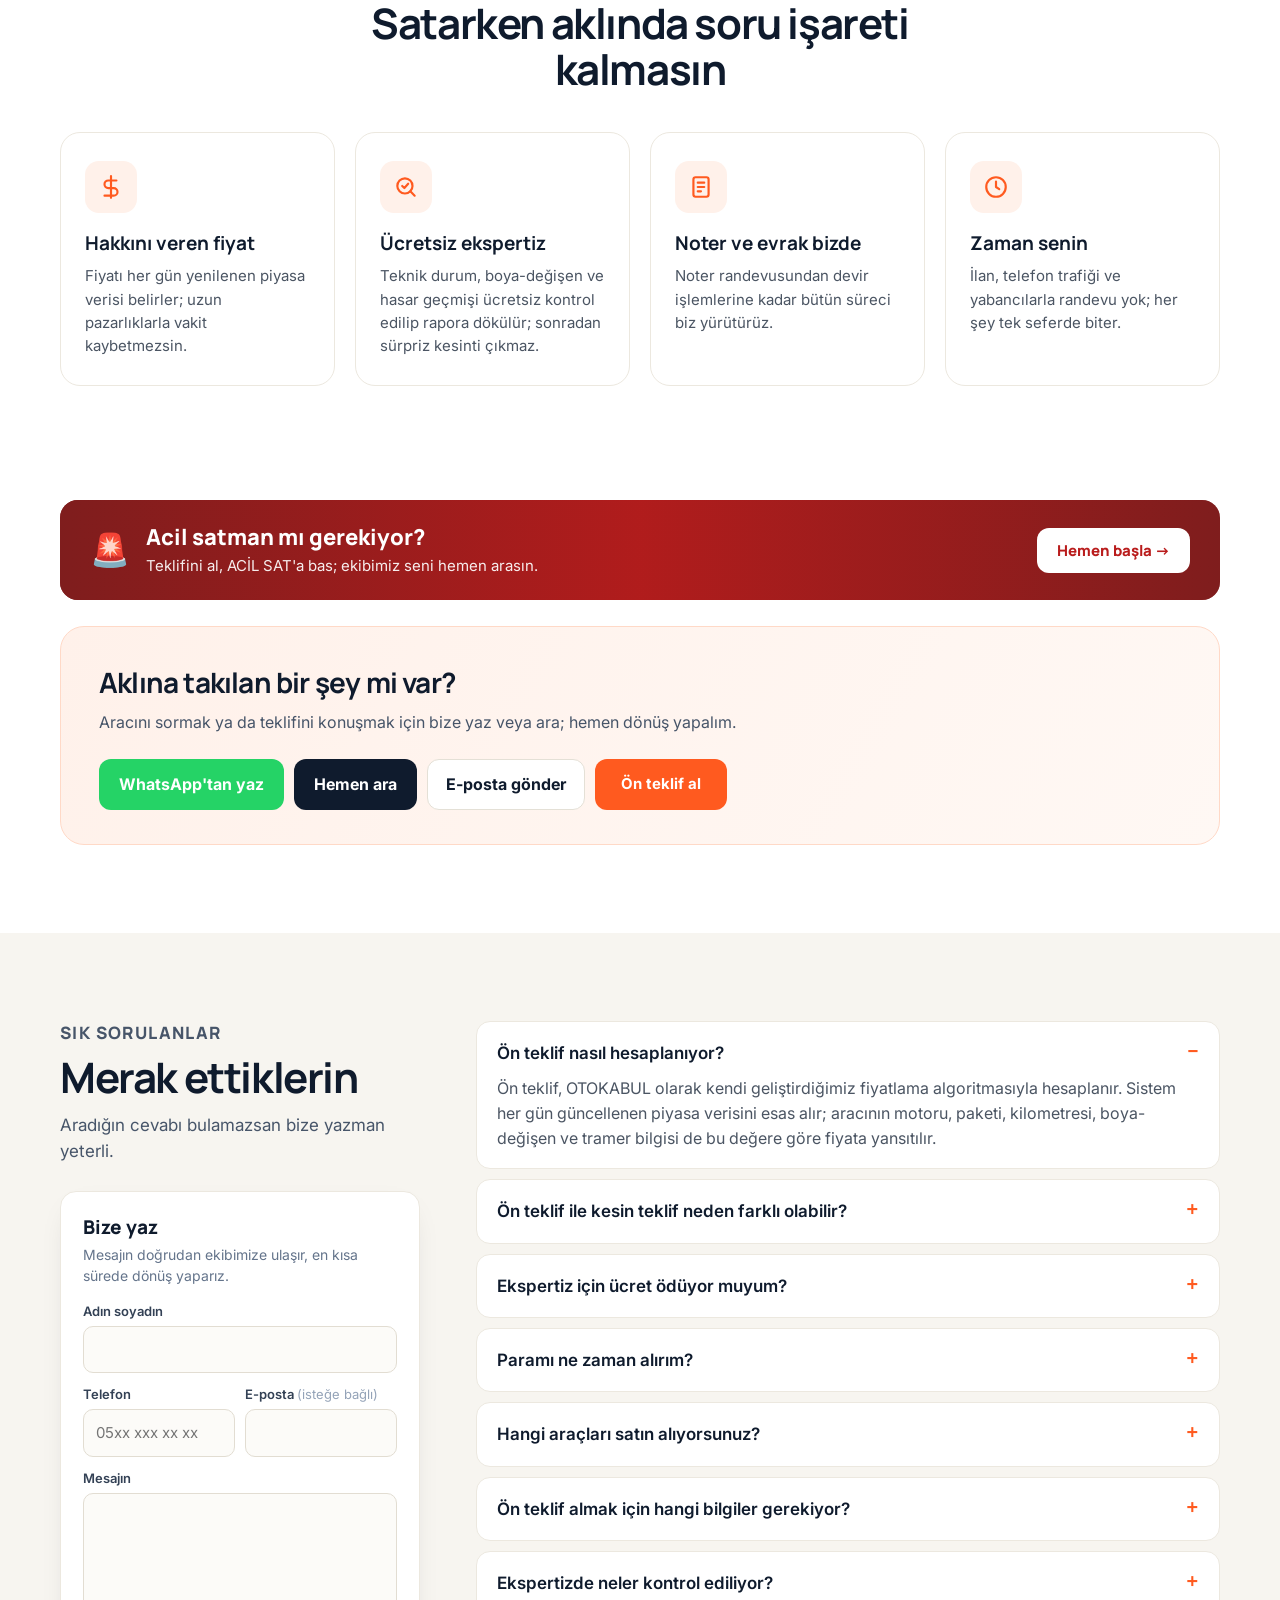
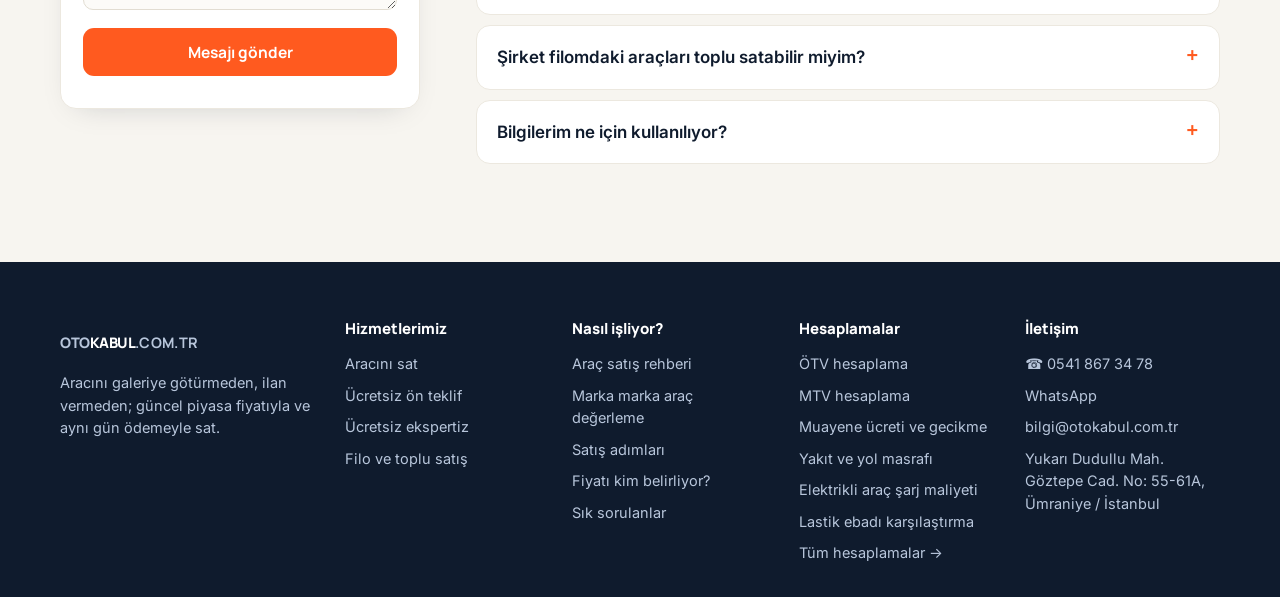
==== commit cf626184: "Header: logolar eşit boy, belirgin ayırıcı; geçici görsel silindi Co-Authored-By: Claude Opus 5.5 <n" ====
--- a/public/index.html
+++ b/public/index.html
@@ -24,7 +24,7 @@
 <link rel="preconnect" href="https://fonts.gstatic.com" crossorigin>
 <link href="https://fonts.googleapis.com/css2?family=Manrope:wght@500;700;800&family=Inter:wght@400;500;600&display=swap" rel="stylesheet">
 <link rel="stylesheet" href="assets/site.css?v=1117zk">
-<link rel="stylesheet" href="assets/anasayfa.css?v=1117zn">
+<link rel="stylesheet" href="assets/anasayfa.css?v=1117zo">
 <script type="application/ld+json">{"@context": "https://schema.org", "@type": "FAQPage", "mainEntity": [{"@type": "Question", "name": "Ön teklif nasıl hesaplanıyor?", "acceptedAnswer": {"@type": "Answer", "text": "Ön teklif, OTOKABUL olarak kendi geliştirdiğimiz fiyatlama algoritmasıyla hesaplanır. Sistem her gün güncellenen piyasa verisini esas alır; aracının motoru, paketi, kilometresi, boya-değişen ve tramer bilgisi de bu değere göre fiyata yansıtılır."}}, {"@type": "Question", "name": "Ön teklif ile kesin teklif neden farklı olabilir?", "acceptedAnswer": {"@type": "Answer", "text": "Ön teklif senin verdiğin bilgilere dayanır. Ekspertizde bildirilmemiş bir hasar, mekanik arıza ya da kayıt çıkarsa teklif güncellenir. Bilgiler doğruysa kesin teklif, ön teklif aralığında kalır."}}, {"@type": "Question", "name": "Ekspertiz için ücret ödüyor muyum?", "acceptedAnswer": {"@type": "Answer", "text": "Hayır, ekspertiz tamamen ücretsiz. Teklifimizi kabul etmek zorunda da değilsin."}}, {"@type": "Question", "name": "Paramı ne zaman alırım?", "acceptedAnswer": {"@type": "Answer", "text": "Teklifi onaylayıp noter satışını yaptığımız gün ödeme hesabına geçer."}}, {"@type": "Question", "name": "Hangi araçları satın alıyorsunuz?", "acceptedAnswer": {"@type": "Answer", "text": "Her marka ve modeli değerlendiriyoruz. Çok eski, ağır hasar kayıtlı ya da çok yüksek kilometreli araçlarda fiyatı uzmanımız ekspertizden sonra belirler."}}, {"@type": "Question", "name": "Ön teklif almak için hangi bilgiler gerekiyor?", "acceptedAnswer": {"@type": "Answer", "text": "Aracının marka, model, yıl, motor-paket, kilometre ve boya-değişen bilgilerini girmen yeterli. Birkaç dakikada ön teklifin ekranda; ad ve telefon bırakırsan uzmanımız seni arayıp randevu oluşturur."}}, {"@type": "Question", "name": "Ekspertizde neler kontrol ediliyor?", "acceptedAnswer": {"@type": "Answer", "text": "Motor ve mekanik aksam, kaporta ve boya durumu, değişen parçalar, elektronik sistemler ve tramer kaydı kontrol edilir. Sonuçları raporla birlikte açıkça paylaşırız; kesin teklif bu rapora dayanır."}}, {"@type": "Question", "name": "Şirket filomdaki araçları toplu satabilir miyim?", "acceptedAnswer": {"@type": "Answer", "text": "Evet. Filo ve toplu satışlarda araçların tamamını tek seferde değerlendirir, ekspertiz ve noter planını birlikte çıkarırız. Araç listeni bize yazman ya da telefonla iletmen yeterli."}}, {"@type": "Question", "name": "Bilgilerim ne için kullanılıyor?", "acceptedAnswer": {"@type": "Answer", "text": "Ad ve telefon bilgin yalnızca teklifimizi sana iletmek ve randevu oluşturmak için kullanılır; üçüncü kişilerle paylaşılmaz."}}]}</script>
 </head>
 <body class="ana">
--- a/public/assets/anasayfa.css
+++ b/public/assets/anasayfa.css
@@ -507,3 +507,13 @@
 .oc-logo{display:flex;flex-direction:column;align-items:flex-end;gap:1px}
 .oc-com{font:800 12px/1 Manrope,Inter,sans-serif;color:#010006;letter-spacing:.01em;margin-right:1px}
 @media (max-width:620px){.oc-com{font-size:9.5px}}
+/* İki logo eşit boyda + belirgin ayırıcı çizgi */
+.marka-blok{align-items:center;gap:18px}
+.isbirligi{position:relative;border-left:0;margin-left:0;padding:0 0 0 18px;gap:0}
+.isbirligi::before{content:"";position:absolute;left:0;top:-4px;bottom:-4px;width:2px;border-radius:2px;background:linear-gradient(180deg,rgba(148,163,184,0),#94a3b8 22%,#94a3b8 78%,rgba(148,163,184,0))}
+.isbirligi img{height:31px;box-shadow:0 2px 8px -4px rgba(0,0,0,.45)}
+.oc-com{font-size:13px;margin-top:1px}
+.isbirligi em{position:absolute;left:18px;top:100%;margin-top:3px;font-size:10.5px}
+@media (max-width:900px){.marka-blok{gap:14px}.isbirligi{padding-left:14px}.isbirligi em{left:14px}.isbirligi img{height:27px}.oc-com{font-size:11.5px}}
+@media (max-width:620px){.marka-blok{gap:10px}.isbirligi{padding-left:10px}.isbirligi em{left:10px;font-size:9.5px}.isbirligi img{height:21px}.oc-com{font-size:9.5px}}
+@media (max-width:380px){.isbirligi em{display:none}}
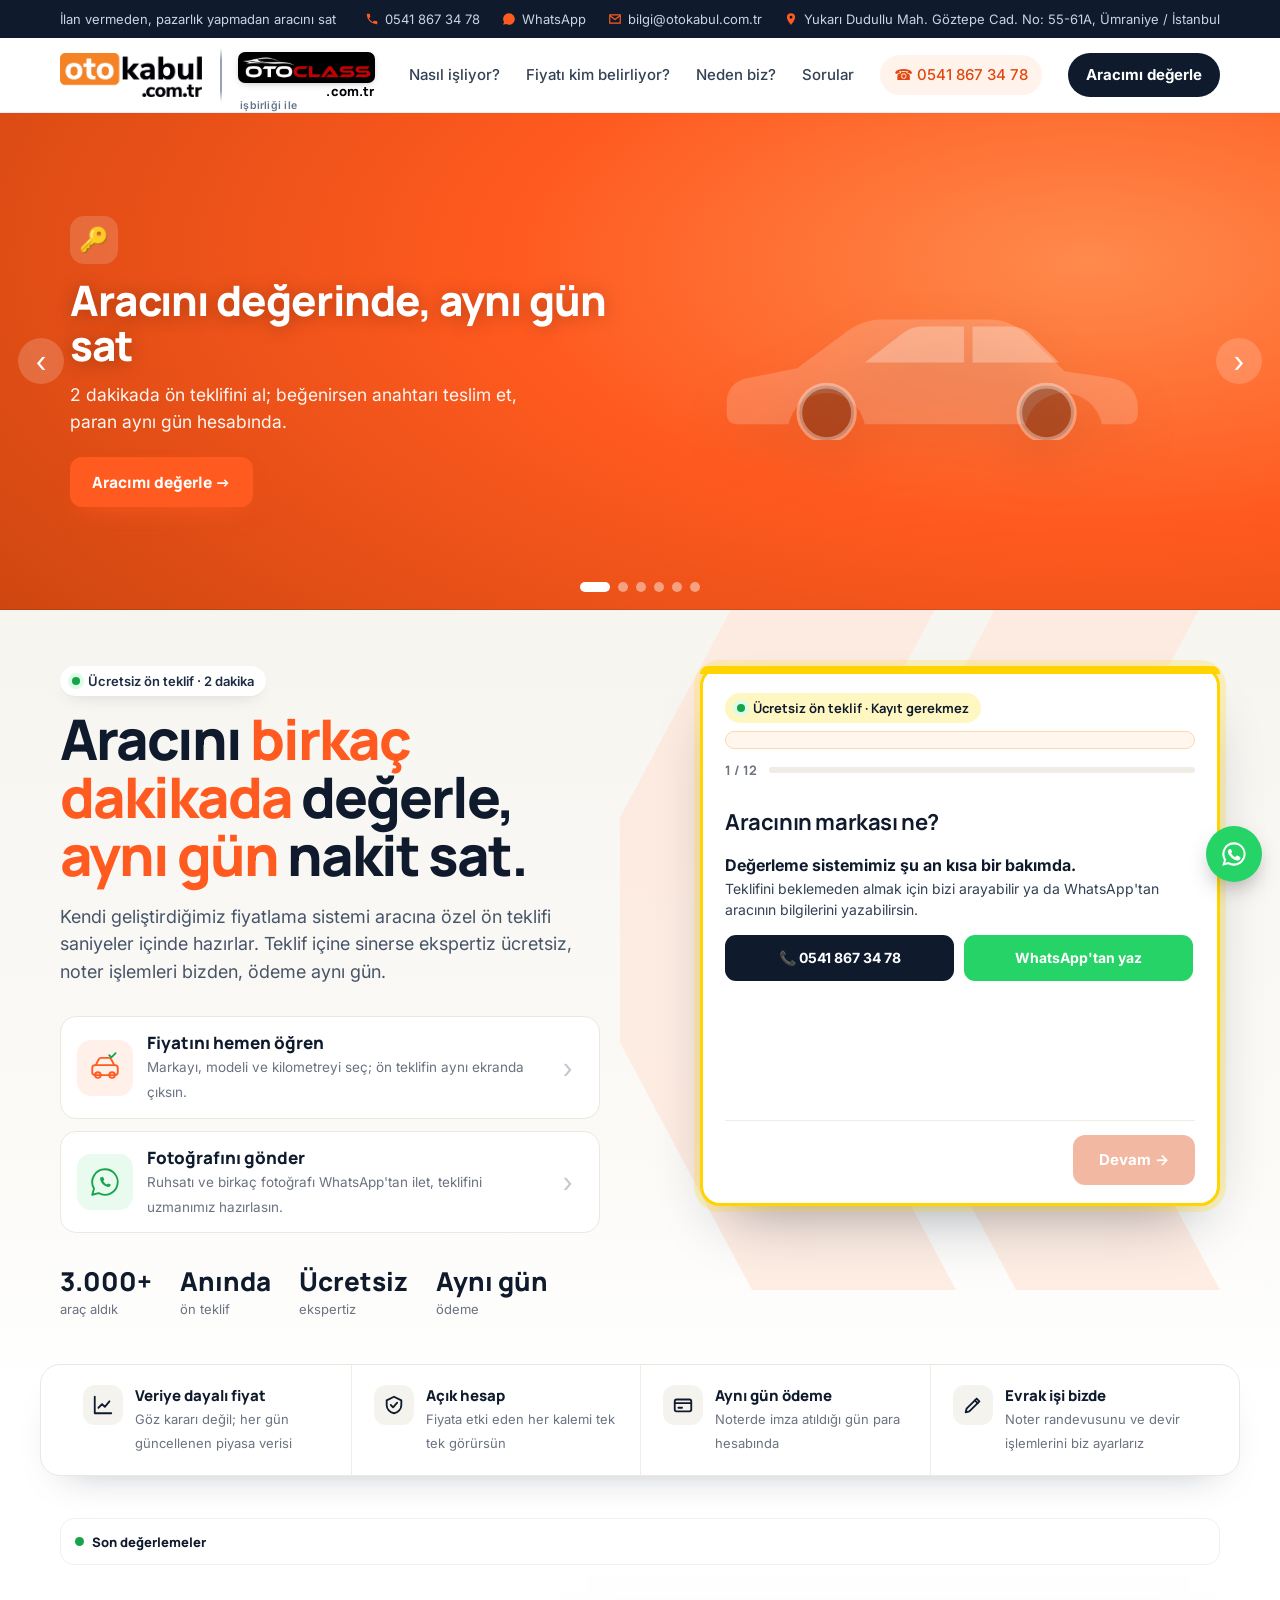
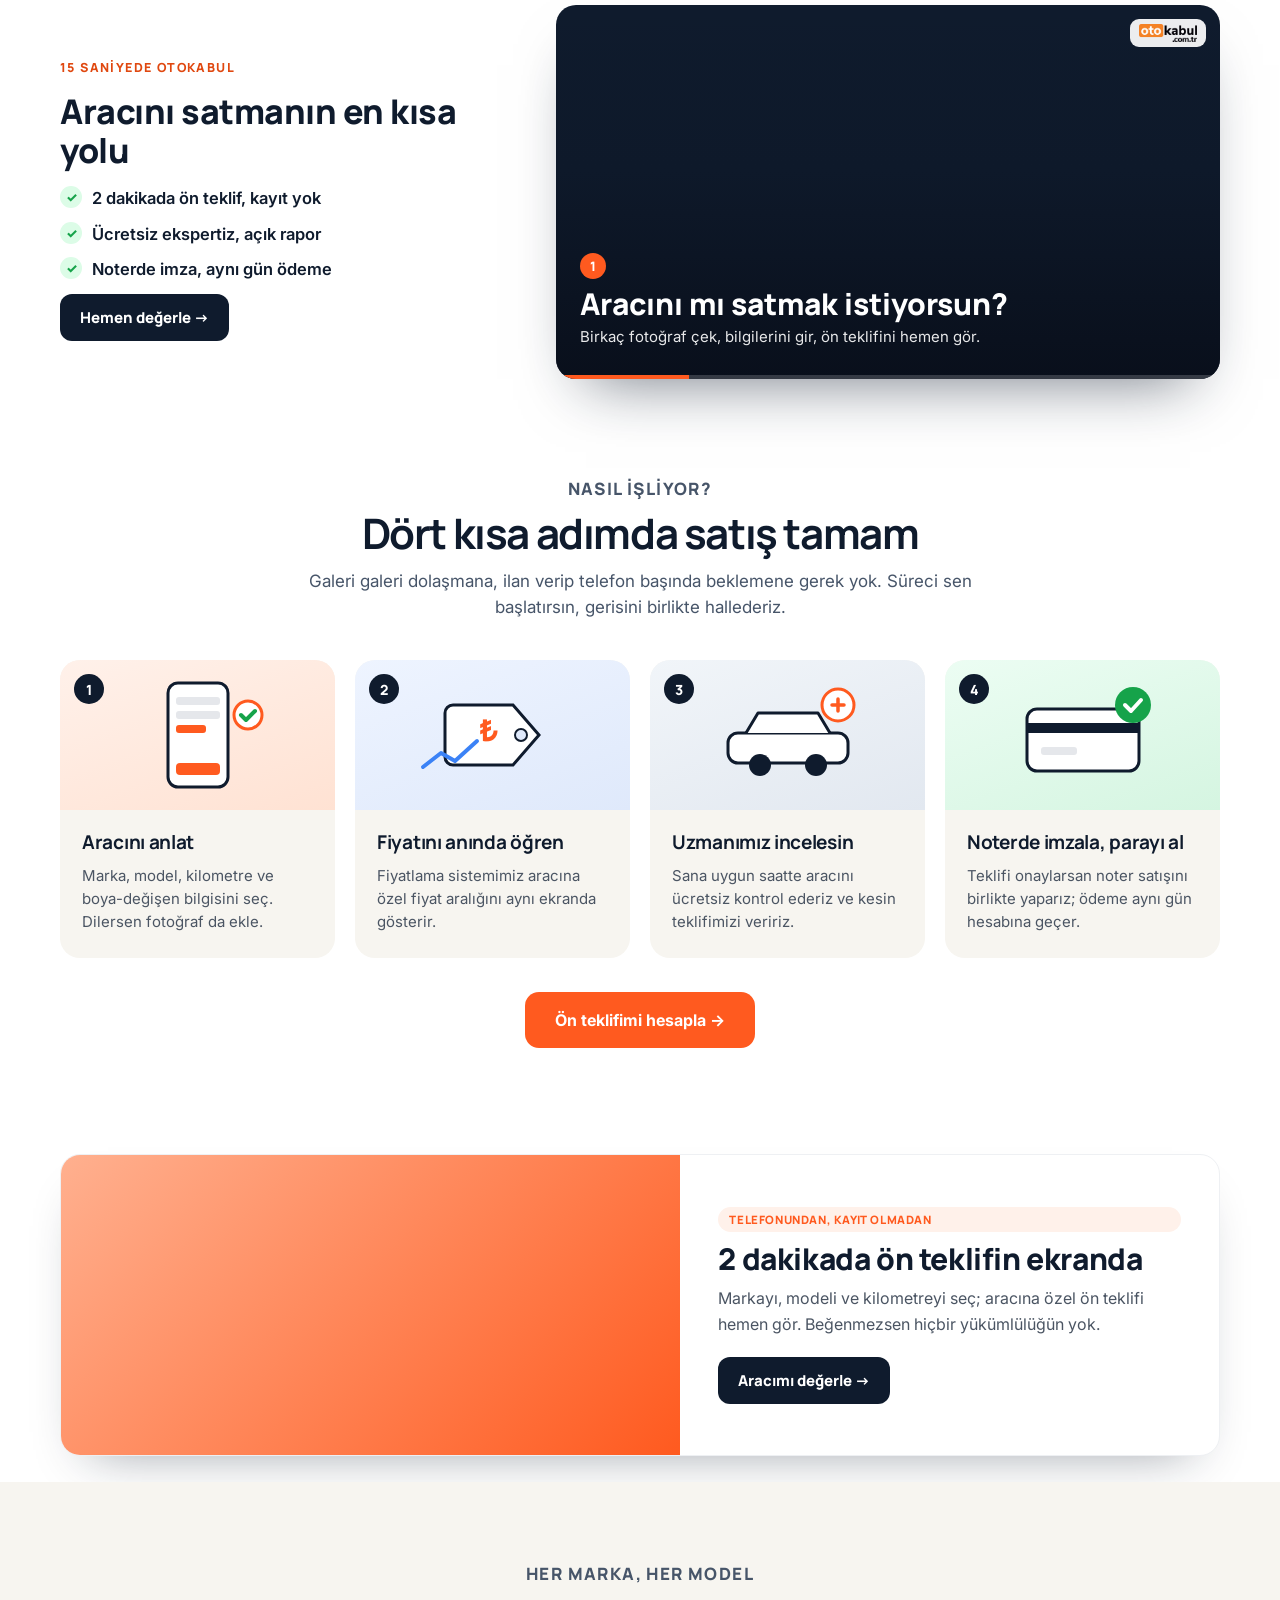
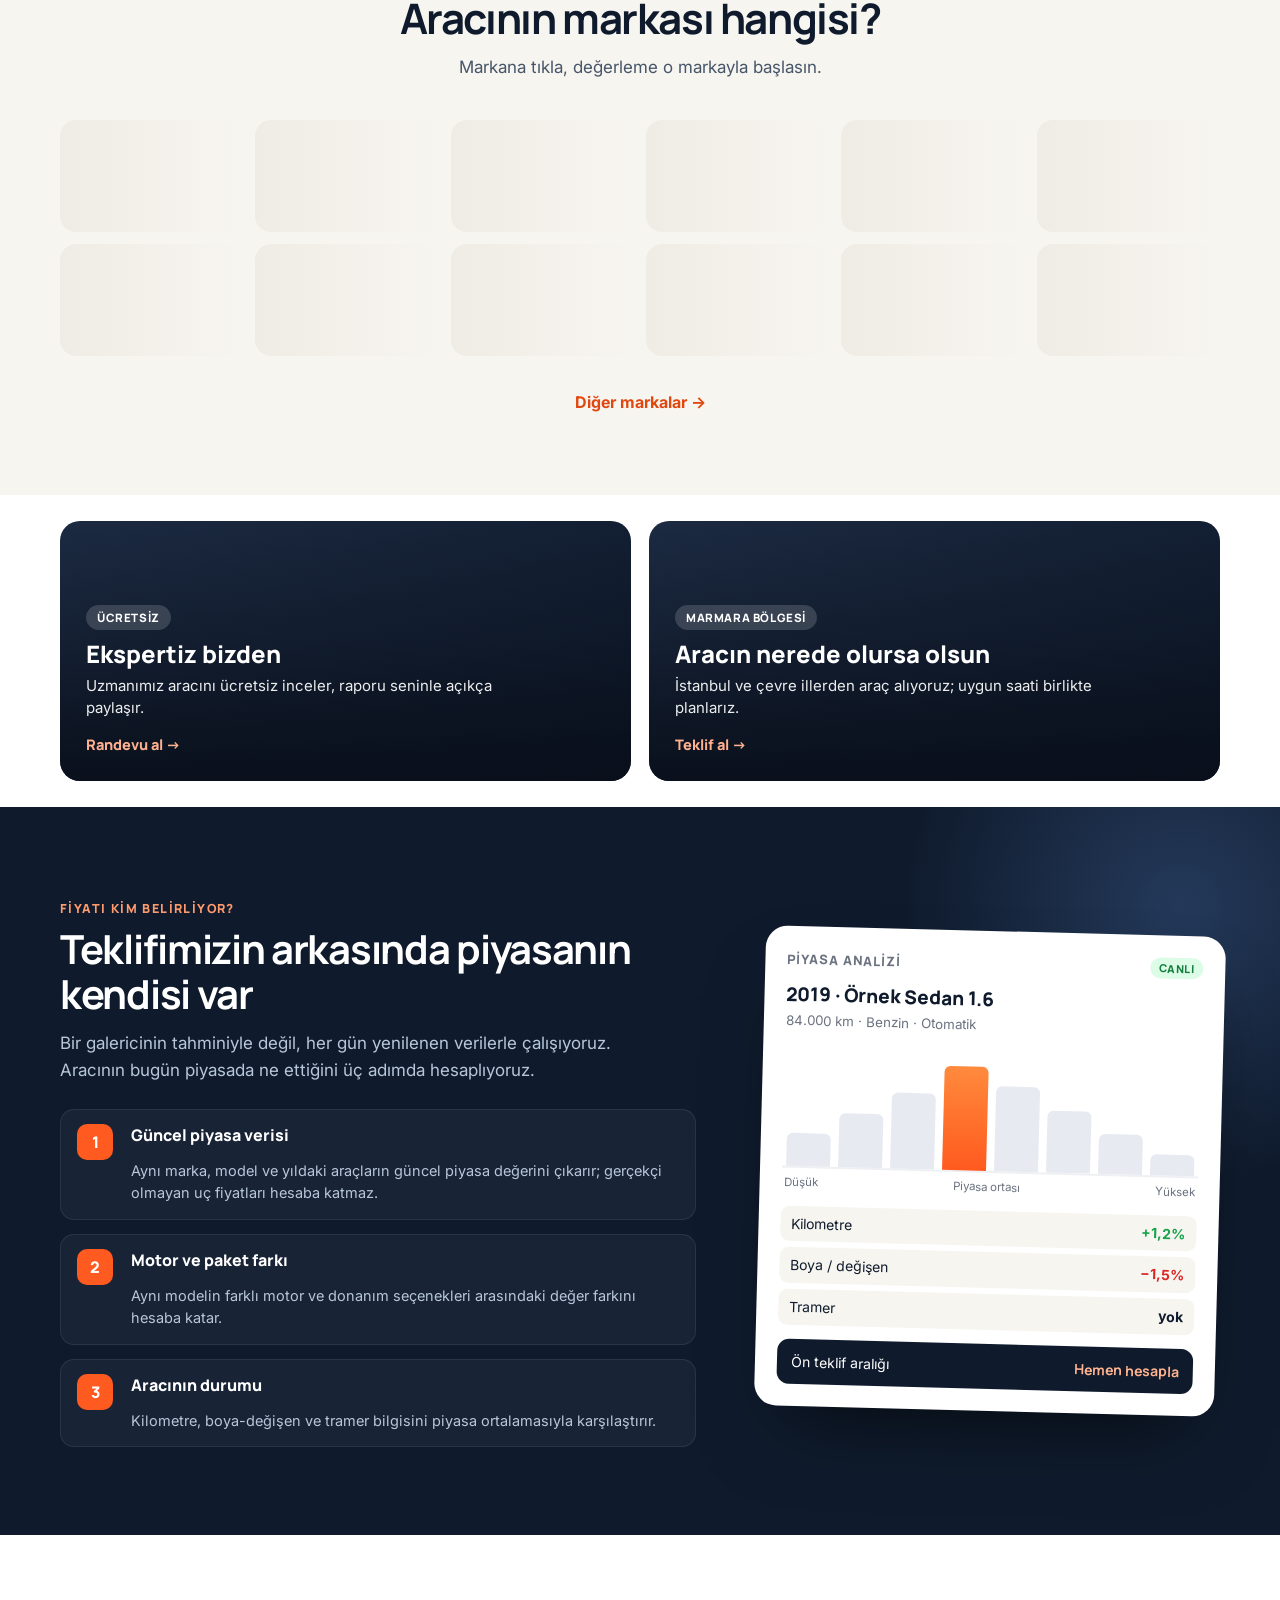
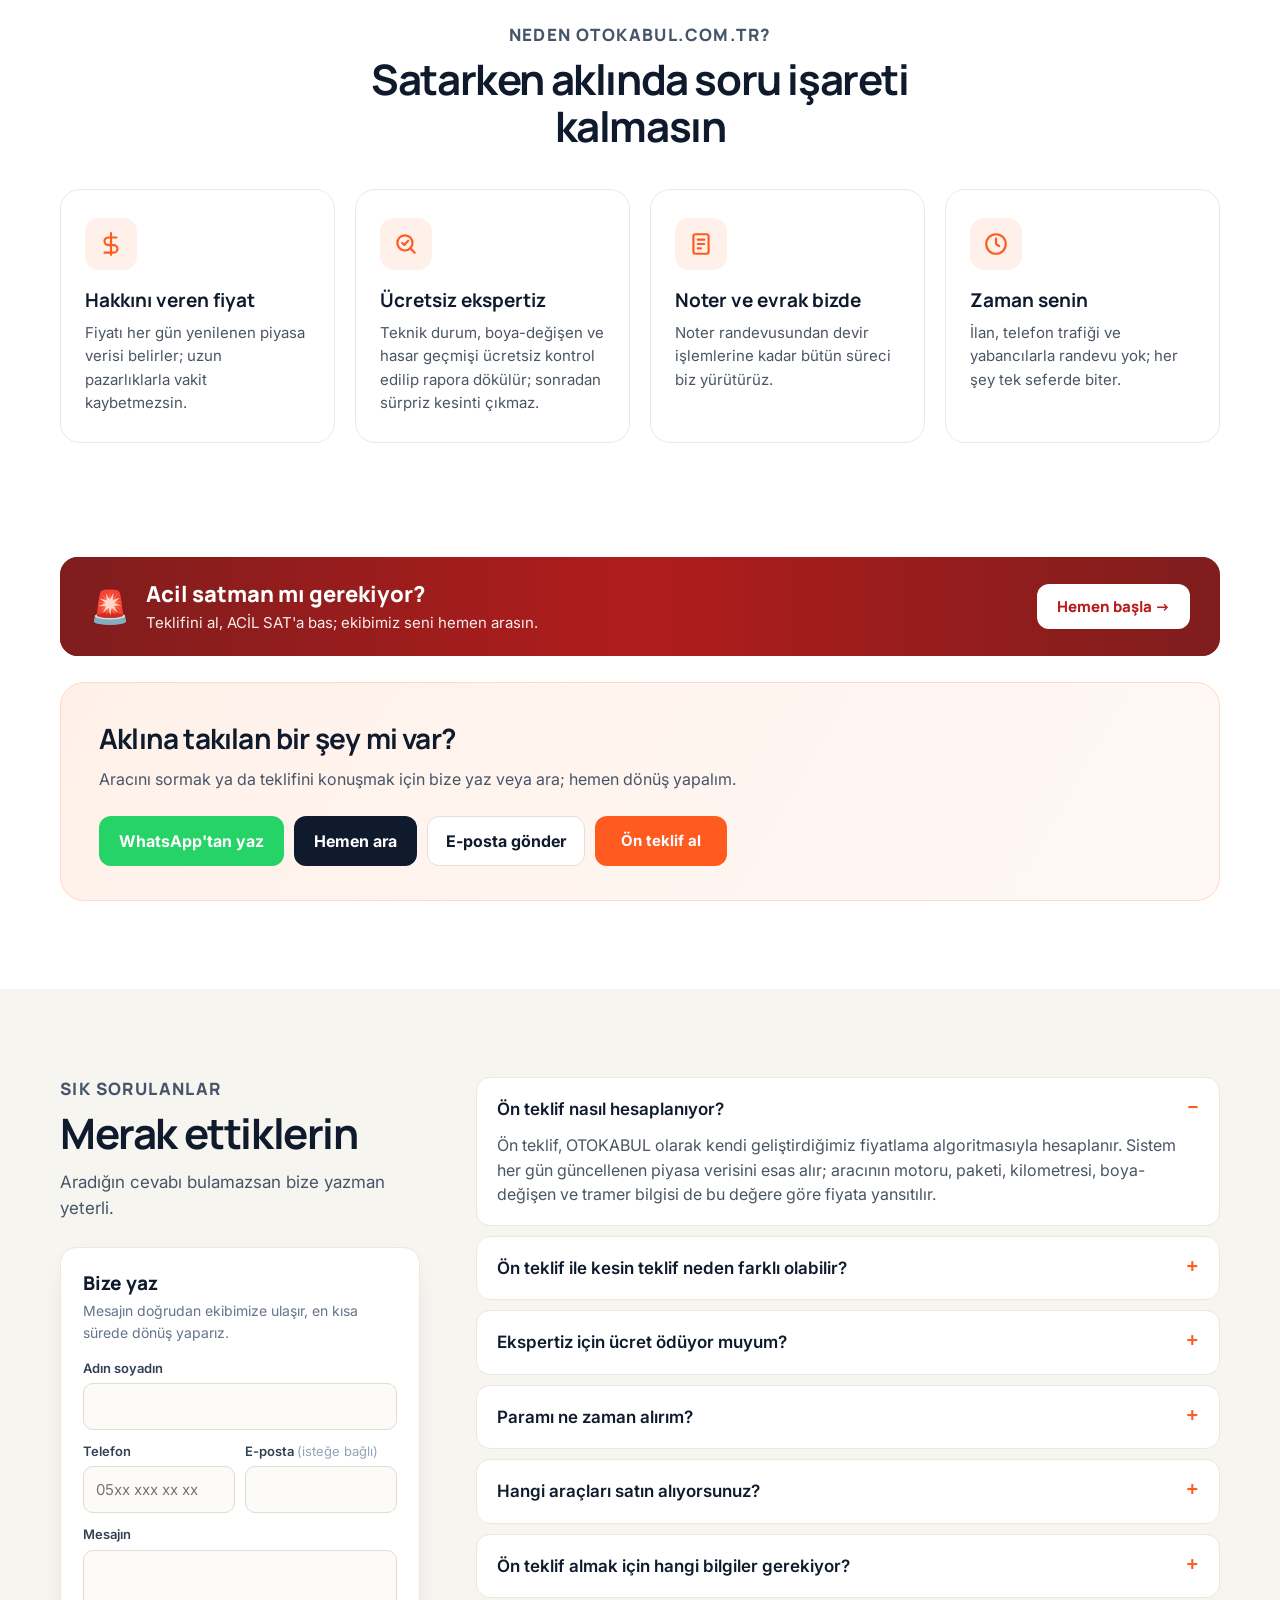
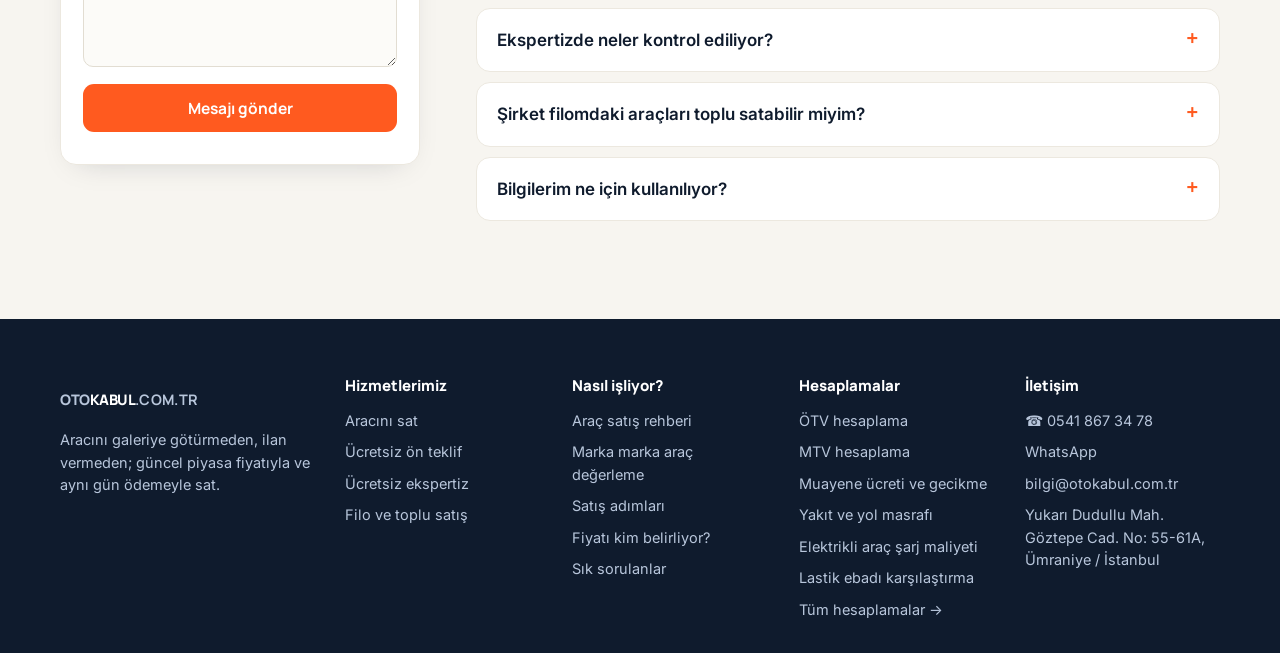
==== commit a67c6c32: "Manşete OTOKABUL × OTOCLASS işbirliği afişi Co-Authored-By: Claude Opus 5.5 <noreply@anthropic.com> " ====
--- a/public/index.html
+++ b/public/index.html
@@ -24,7 +24,7 @@
 <link rel="preconnect" href="https://fonts.gstatic.com" crossorigin>
 <link href="https://fonts.googleapis.com/css2?family=Manrope:wght@500;700;800&family=Inter:wght@400;500;600&display=swap" rel="stylesheet">
 <link rel="stylesheet" href="assets/site.css?v=1117zk">
-<link rel="stylesheet" href="assets/anasayfa.css?v=1117zo">
+<link rel="stylesheet" href="assets/anasayfa.css?v=1120a">
 <script type="application/ld+json">{"@context": "https://schema.org", "@type": "FAQPage", "mainEntity": [{"@type": "Question", "name": "Ön teklif nasıl hesaplanıyor?", "acceptedAnswer": {"@type": "Answer", "text": "Ön teklif, OTOKABUL olarak kendi geliştirdiğimiz fiyatlama algoritmasıyla hesaplanır. Sistem her gün güncellenen piyasa verisini esas alır; aracının motoru, paketi, kilometresi, boya-değişen ve tramer bilgisi de bu değere göre fiyata yansıtılır."}}, {"@type": "Question", "name": "Ön teklif ile kesin teklif neden farklı olabilir?", "acceptedAnswer": {"@type": "Answer", "text": "Ön teklif senin verdiğin bilgilere dayanır. Ekspertizde bildirilmemiş bir hasar, mekanik arıza ya da kayıt çıkarsa teklif güncellenir. Bilgiler doğruysa kesin teklif, ön teklif aralığında kalır."}}, {"@type": "Question", "name": "Ekspertiz için ücret ödüyor muyum?", "acceptedAnswer": {"@type": "Answer", "text": "Hayır, ekspertiz tamamen ücretsiz. Teklifimizi kabul etmek zorunda da değilsin."}}, {"@type": "Question", "name": "Paramı ne zaman alırım?", "acceptedAnswer": {"@type": "Answer", "text": "Teklifi onaylayıp noter satışını yaptığımız gün ödeme hesabına geçer."}}, {"@type": "Question", "name": "Hangi araçları satın alıyorsunuz?", "acceptedAnswer": {"@type": "Answer", "text": "Her marka ve modeli değerlendiriyoruz. Çok eski, ağır hasar kayıtlı ya da çok yüksek kilometreli araçlarda fiyatı uzmanımız ekspertizden sonra belirler."}}, {"@type": "Question", "name": "Ön teklif almak için hangi bilgiler gerekiyor?", "acceptedAnswer": {"@type": "Answer", "text": "Aracının marka, model, yıl, motor-paket, kilometre ve boya-değişen bilgilerini girmen yeterli. Birkaç dakikada ön teklifin ekranda; ad ve telefon bırakırsan uzmanımız seni arayıp randevu oluşturur."}}, {"@type": "Question", "name": "Ekspertizde neler kontrol ediliyor?", "acceptedAnswer": {"@type": "Answer", "text": "Motor ve mekanik aksam, kaporta ve boya durumu, değişen parçalar, elektronik sistemler ve tramer kaydı kontrol edilir. Sonuçları raporla birlikte açıkça paylaşırız; kesin teklif bu rapora dayanır."}}, {"@type": "Question", "name": "Şirket filomdaki araçları toplu satabilir miyim?", "acceptedAnswer": {"@type": "Answer", "text": "Evet. Filo ve toplu satışlarda araçların tamamını tek seferde değerlendirir, ekspertiz ve noter planını birlikte çıkarırız. Araç listeni bize yazman ya da telefonla iletmen yeterli."}}, {"@type": "Question", "name": "Bilgilerim ne için kullanılıyor?", "acceptedAnswer": {"@type": "Answer", "text": "Ad ve telefon bilgin yalnızca teklifimizi sana iletmek ve randevu oluşturmak için kullanılır; üçüncü kişilerle paylaşılmaz."}}]}</script>
 </head>
 <body class="ana">
@@ -64,23 +64,33 @@
 <section class="manset" id="manset" aria-roledescription="carousel" aria-label="Öne çıkanlar">
   <div class="manset-kap">
     <div class="manset-ray" id="mansetRay">
-      <article class="manset-kart m-turuncu" data-gorsel-arka="manset1" role="group" aria-label="1 / 5">
+      <article class="manset-kart m-turuncu" data-gorsel-arka="manset1" role="group" aria-label="1 / 6">
         <div class="mk-yazi"><span class="mk-ikon">🔑</span><h2 data-metin="ms1_b" data-bolum="Manşet" data-etiket="1. manşet başlığı">Aracını değerinde, aynı gün sat</h2><p data-metin="ms1" data-bolum="Manşet" data-etiket="1. manşet yazısı">2 dakikada ön teklifini al; beğenirsen anahtarı teslim et, paran aynı gün hesabında.</p><a class="mk-btn" href="#degerle">Aracımı değerle →</a></div>
         <div class="mk-gorsel"><svg class="ms-arac" viewBox="0 0 640 220" aria-hidden="true"><path d="M40 168c0-18 10-30 28-34l70-14 70-52c14-10 30-16 48-16h150c20 0 38 8 52 22l52 50 66 10c22 4 36 20 36 40v10c0 8-6 14-14 14h-36a54 54 0 0 0-106 0H232a54 54 0 0 0-106 0H54c-8 0-14-6-14-14z"/><circle cx="179" cy="182" r="38"/><circle cx="485" cy="182" r="38"/><path class="cam" d="M232 112l52-40c8-6 18-10 28-10h58v50zm150 0V62h52c12 0 22 4 30 12l38 38z"/></svg></div>
       </article>
-      <article class="manset-kart m-lacivert" data-gorsel-arka="manset2" role="group" aria-label="2 / 5">
+      <article class="manset-kart m-isbirligi" role="group" aria-label="2 / 6">
+        <div class="mk-yazi"><span class="mk-rozet">🤝 Güç birliği</span><h2 data-metin="ms6_b" data-bolum="Manşet" data-etiket="İşbirliği manşeti başlığı">İki güçlü marka, tek güvenilir adres</h2><p data-metin="ms6" data-bolum="Manşet" data-etiket="İşbirliği manşeti yazısı">OTOKABUL'un kendi geliştirdiği değerleme robotu, OTOCLASS'ın sahadaki alım-satım tecrübesiyle buluştu. Doğru fiyat, şeffaf süreç ve aynı gün ödeme artık tek çatı altında.</p><ul class="ib-art"><li>⚡ 2 dakikada ön teklif</li><li>🔍 Ücretsiz ekspertiz</li><li>✍️ Noter işleri bizden</li><li>💸 Aynı gün ödeme</li></ul><a class="mk-btn" href="#degerle">Aracımı değerle →</a></div>
+        <div class="mk-gorsel ib-sahne" aria-hidden="true">
+          <div class="ib-hale"></div>
+          <div class="ib-kart ib-ok"><img src="assets/logo-otokabul.png" alt=""><small>Akıllı değerleme</small></div>
+          <div class="ib-bag"><span>×</span></div>
+          <div class="ib-kart ib-oc"><span class="oc-logo"><img src="assets/logo-otoclass.png" alt=""><b class="oc-com">.com.tr</b></span><small>Güvenli alım-satım</small></div>
+          <p class="ib-alt">Doğru fiyat · Hızlı işlem · Güvenli süreç</p>
+        </div>
+      </article>
+      <article class="manset-kart m-lacivert" data-gorsel-arka="manset2" role="group" aria-label="3 / 6">
         <div class="mk-yazi"><span class="mk-ikon">🔍</span><h2 data-metin="ms2_b" data-bolum="Manşet" data-etiket="2. manşet başlığı">Ekspertiz bizden, ücretsiz</h2><p data-metin="ms2" data-bolum="Manşet" data-etiket="2. manşet yazısı">Aracını şubemizde ya da yerinde uzman ekibimiz ücretsiz inceler; sonucu sana açık açık anlatır.</p><a class="mk-btn" href="#degerle">Ön teklif al →</a></div>
         <div class="mk-gorsel"><svg class="ms-arac" viewBox="0 0 640 220" aria-hidden="true"><path d="M40 168c0-18 10-30 28-34l70-14 70-52c14-10 30-16 48-16h150c20 0 38 8 52 22l52 50 66 10c22 4 36 20 36 40v10c0 8-6 14-14 14h-36a54 54 0 0 0-106 0H232a54 54 0 0 0-106 0H54c-8 0-14-6-14-14z"/><circle cx="179" cy="182" r="38"/><circle cx="485" cy="182" r="38"/><path class="cam" d="M232 112l52-40c8-6 18-10 28-10h58v50zm150 0V62h52c12 0 22 4 30 12l38 38z"/></svg></div>
       </article>
-      <article class="manset-kart m-kirmizi" data-gorsel-arka="manset3" role="group" aria-label="3 / 5">
+      <article class="manset-kart m-kirmizi" data-gorsel-arka="manset3" role="group" aria-label="4 / 6">
         <div class="mk-yazi"><span class="mk-ikon">🚨</span><h2 data-metin="ms3_b" data-bolum="Manşet" data-etiket="3. manşet başlığı">Acil satman mı gerekiyor?</h2><p data-metin="ms3" data-bolum="Manşet" data-etiket="3. manşet yazısı">Teklifini aldıktan sonra ACİL SAT de; talebin öncelikli işlenir, ekibimiz hemen arar.</p><a class="mk-btn" href="#degerle">Hemen başla →</a></div>
         <div class="mk-gorsel"><svg class="ms-arac" viewBox="0 0 640 220" aria-hidden="true"><path d="M40 168c0-18 10-30 28-34l70-14 70-52c14-10 30-16 48-16h150c20 0 38 8 52 22l52 50 66 10c22 4 36 20 36 40v10c0 8-6 14-14 14h-36a54 54 0 0 0-106 0H232a54 54 0 0 0-106 0H54c-8 0-14-6-14-14z"/><circle cx="179" cy="182" r="38"/><circle cx="485" cy="182" r="38"/><path class="cam" d="M232 112l52-40c8-6 18-10 28-10h58v50zm150 0V62h52c12 0 22 4 30 12l38 38z"/></svg></div>
       </article>
-      <article class="manset-kart m-yesil" data-gorsel-arka="manset4" role="group" aria-label="4 / 5">
+      <article class="manset-kart m-yesil" data-gorsel-arka="manset4" role="group" aria-label="5 / 6">
         <div class="mk-yazi"><span class="mk-ikon">🚚</span><h2 data-metin="ms4_b" data-bolum="Manşet" data-etiket="4. manşet başlığı">Filo ve toplu satış</h2><p data-metin="ms4" data-bolum="Manşet" data-etiket="4. manşet yazısı">Şirket araçlarını tek seferde değerlendirir, tek noter işlemiyle teslim alırız.</p><a class="mk-btn" href="#iletisim">Bize yazın →</a></div>
         <div class="mk-gorsel"><svg class="ms-arac" viewBox="0 0 640 220" aria-hidden="true"><path d="M40 168c0-18 10-30 28-34l70-14 70-52c14-10 30-16 48-16h150c20 0 38 8 52 22l52 50 66 10c22 4 36 20 36 40v10c0 8-6 14-14 14h-36a54 54 0 0 0-106 0H232a54 54 0 0 0-106 0H54c-8 0-14-6-14-14z"/><circle cx="179" cy="182" r="38"/><circle cx="485" cy="182" r="38"/><path class="cam" d="M232 112l52-40c8-6 18-10 28-10h58v50zm150 0V62h52c12 0 22 4 30 12l38 38z"/></svg></div>
       </article>
-      <article class="manset-kart m-lacivert" data-gorsel-arka="manset5" role="group" aria-label="5 / 5">
+      <article class="manset-kart m-lacivert" data-gorsel-arka="manset5" role="group" aria-label="6 / 6">
         <div class="mk-yazi"><span class="mk-ikon">✍️</span><h2 data-metin="ms5_b" data-bolum="Manşet" data-etiket="5. manşet başlığı">Noter ve evrak işi bizde</h2><p data-metin="ms5" data-bolum="Manşet" data-etiket="5. manşet yazısı">Noter randevusundan devir işlemlerine kadar her şeyi biz hallederiz; ödeme imza günü hesabında.</p><a class="mk-btn" href="#nasil">Nasıl işliyor? →</a></div>
         <div class="mk-gorsel"><svg class="ms-arac" viewBox="0 0 640 220" aria-hidden="true"><path d="M40 168c0-18 10-30 28-34l70-14 70-52c14-10 30-16 48-16h150c20 0 38 8 52 22l52 50 66 10c22 4 36 20 36 40v10c0 8-6 14-14 14h-36a54 54 0 0 0-106 0H232a54 54 0 0 0-106 0H54c-8 0-14-6-14-14z"/><circle cx="179" cy="182" r="38"/><circle cx="485" cy="182" r="38"/><path class="cam" d="M232 112l52-40c8-6 18-10 28-10h58v50zm150 0V62h52c12 0 22 4 30 12l38 38z"/></svg></div>
       </article>
--- a/public/assets/anasayfa.css
+++ b/public/assets/anasayfa.css
@@ -517,3 +517,29 @@
 @media (max-width:900px){.marka-blok{gap:14px}.isbirligi{padding-left:14px}.isbirligi em{left:14px}.isbirligi img{height:27px}.oc-com{font-size:11.5px}}
 @media (max-width:620px){.marka-blok{gap:10px}.isbirligi{padding-left:10px}.isbirligi em{left:10px;font-size:9.5px}.isbirligi img{height:21px}.oc-com{font-size:9.5px}}
 @media (max-width:380px){.isbirligi em{display:none}}
+/* İşbirliği manşeti: OTOKABUL × OTOCLASS */
+.manset-kart.m-isbirligi{background:radial-gradient(70% 90% at 78% 45%,rgba(255,90,31,.32) 0,rgba(255,90,31,0) 60%),radial-gradient(60% 80% at 95% 100%,rgba(220,38,38,.28) 0,rgba(220,38,38,0) 60%),linear-gradient(120deg,#070b14 0,#0f1b2d 55%,#1a0f12 100%)}
+.m-isbirligi::after{content:"";position:absolute;inset:0;background:repeating-linear-gradient(115deg,rgba(255,255,255,.035) 0 2px,transparent 2px 46px);pointer-events:none}
+.mk-rozet{display:inline-block;font:800 12.5px/1 Manrope,Inter,sans-serif;letter-spacing:.12em;text-transform:uppercase;color:#ffb38a;background:rgba(255,90,31,.14);border:1px solid rgba(255,138,76,.45);padding:9px 14px;border-radius:30px;margin-bottom:16px}
+.ib-art{list-style:none;padding:0;margin:0 0 24px;display:grid;grid-template-columns:repeat(2,max-content);gap:9px 18px;font:700 14.5px Inter,sans-serif;color:#e2e8f0}
+.ib-sahne{z-index:1;display:grid;grid-template-columns:auto auto auto;align-items:center;justify-content:center;gap:0;padding:20px 0}
+.ib-hale{position:absolute;left:50%;top:44%;width:440px;height:440px;transform:translate(-50%,-50%);border-radius:50%;background:conic-gradient(from 0deg,rgba(255,90,31,0),rgba(255,90,31,.5),rgba(220,38,38,0),rgba(255,255,255,.25),rgba(255,90,31,0));filter:blur(38px);opacity:.55;animation:ibDon 14s linear infinite}
+@keyframes ibDon{to{transform:translate(-50%,-50%) rotate(360deg)}}
+.ib-kart{position:relative;display:flex;flex-direction:column;align-items:center;gap:12px;padding:26px 24px 18px;border-radius:22px;background:#fff;box-shadow:0 30px 60px -24px rgba(0,0,0,.75),0 0 0 1px rgba(255,255,255,.6) inset}
+.ib-kart small{font:800 11px/1 Manrope,Inter,sans-serif;letter-spacing:.14em;text-transform:uppercase;color:#64748b}
+.ib-ok{transform:rotate(-4deg) translateY(-6px);animation:ibSuz 6s ease-in-out infinite}
+.ib-oc{transform:rotate(4deg) translateY(10px);animation:ibSuz 6s ease-in-out -3s infinite}
+.ib-ok img{height:58px;width:auto}
+.ib-oc img{height:40px;width:auto;border-radius:8px;background:#000}
+.ib-oc .oc-com{font-size:15px}
+@keyframes ibSuz{50%{translate:0 -8px}}
+.ib-bag{position:relative;width:74px;height:74px;margin:0 -12px;z-index:2;display:grid;place-items:center;border-radius:50%;background:linear-gradient(135deg,#ff8a4c,#ff5a1f 55%,#dc2626);box-shadow:0 0 0 6px rgba(255,255,255,.12),0 14px 34px -8px rgba(255,90,31,.9)}
+.ib-bag span{font:800 34px/1 Manrope,sans-serif;color:#fff;margin-top:-3px}
+.ib-alt{grid-column:1/-1;text-align:center;margin:30px 0 0;font:700 13px Manrope,Inter,sans-serif;letter-spacing:.2em;text-transform:uppercase;color:rgba(255,255,255,.72)}
+@media (max-width:860px){
+  .m-isbirligi .ib-sahne{position:absolute;right:-30px;top:16px;bottom:auto;width:auto;opacity:.22;transform:scale(.62);transform-origin:top right}
+  .m-isbirligi .ib-alt{display:none}
+  .ib-art{grid-template-columns:1fr 1fr;gap:7px 10px;font-size:12.5px;margin-bottom:18px}
+  .mk-rozet{font-size:11px;padding:7px 11px}
+}
+@media (prefers-reduced-motion:reduce){.ib-hale,.ib-ok,.ib-oc{animation:none}}
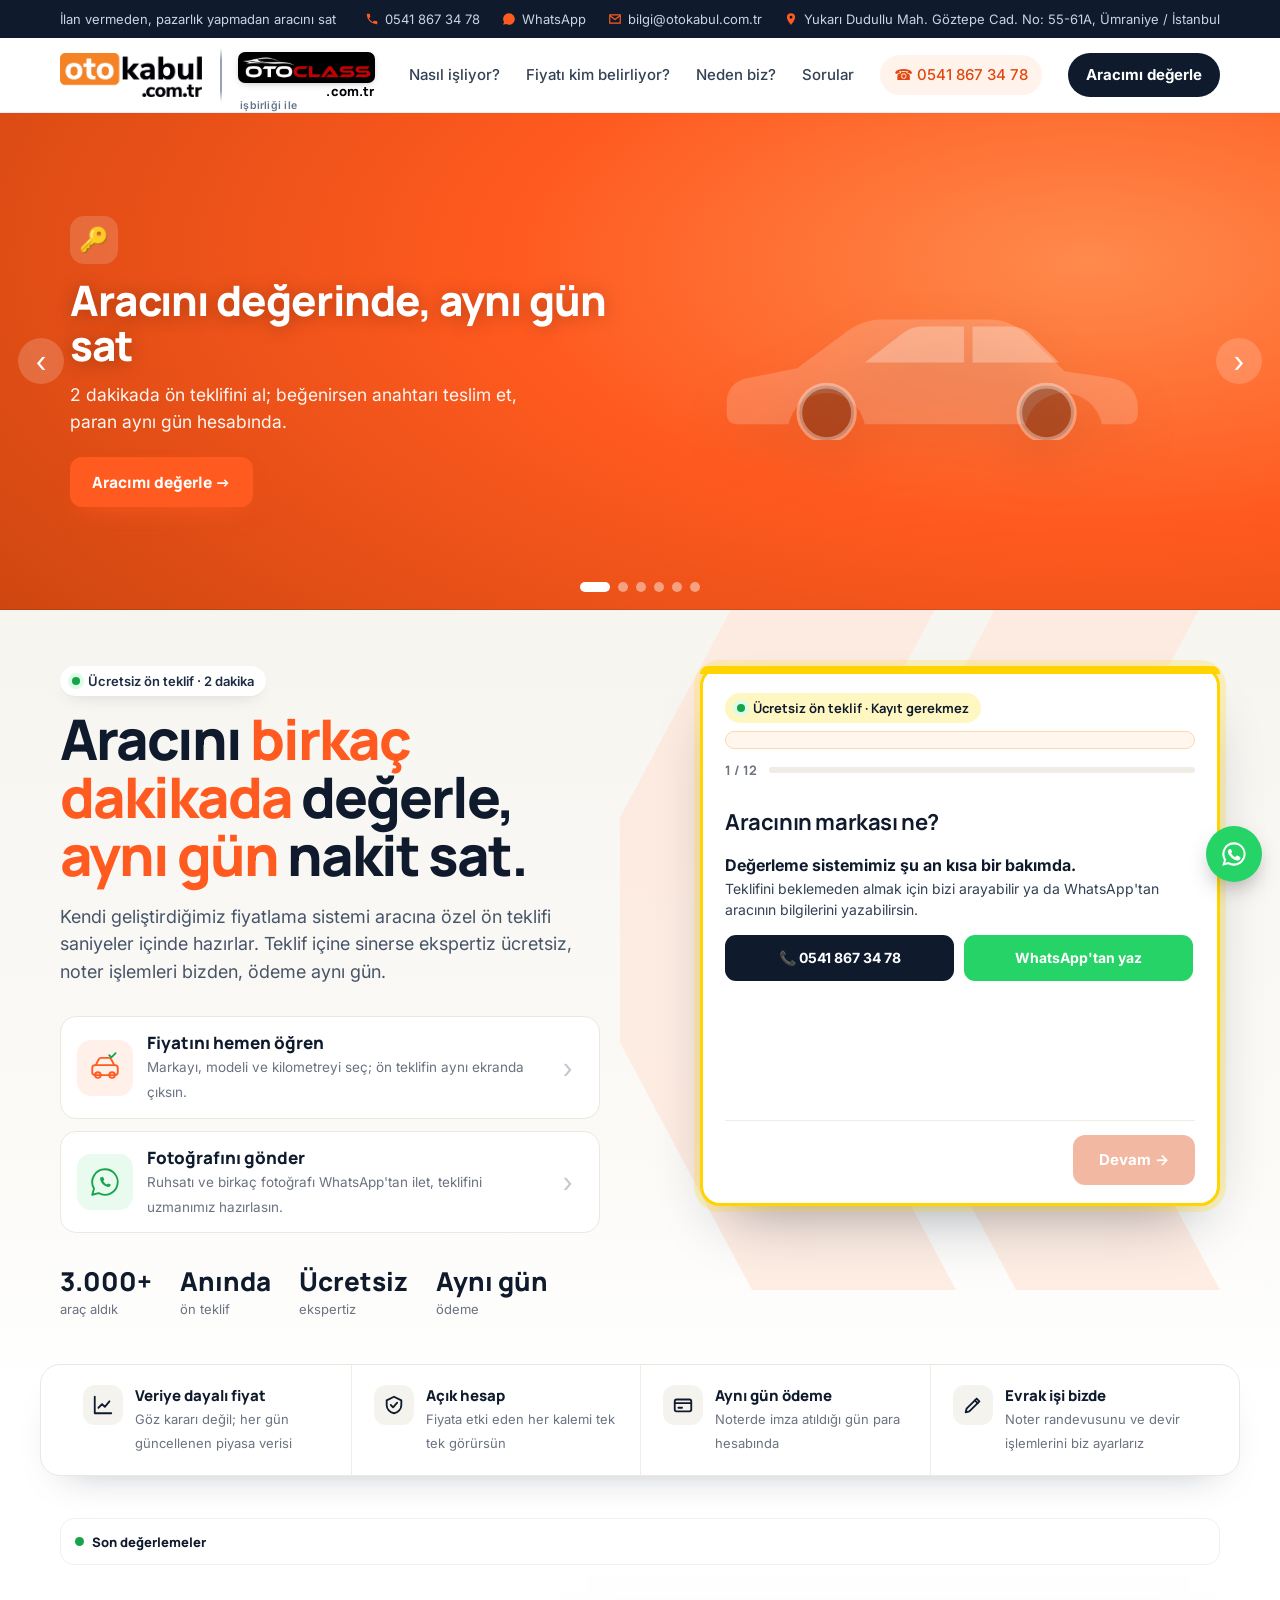
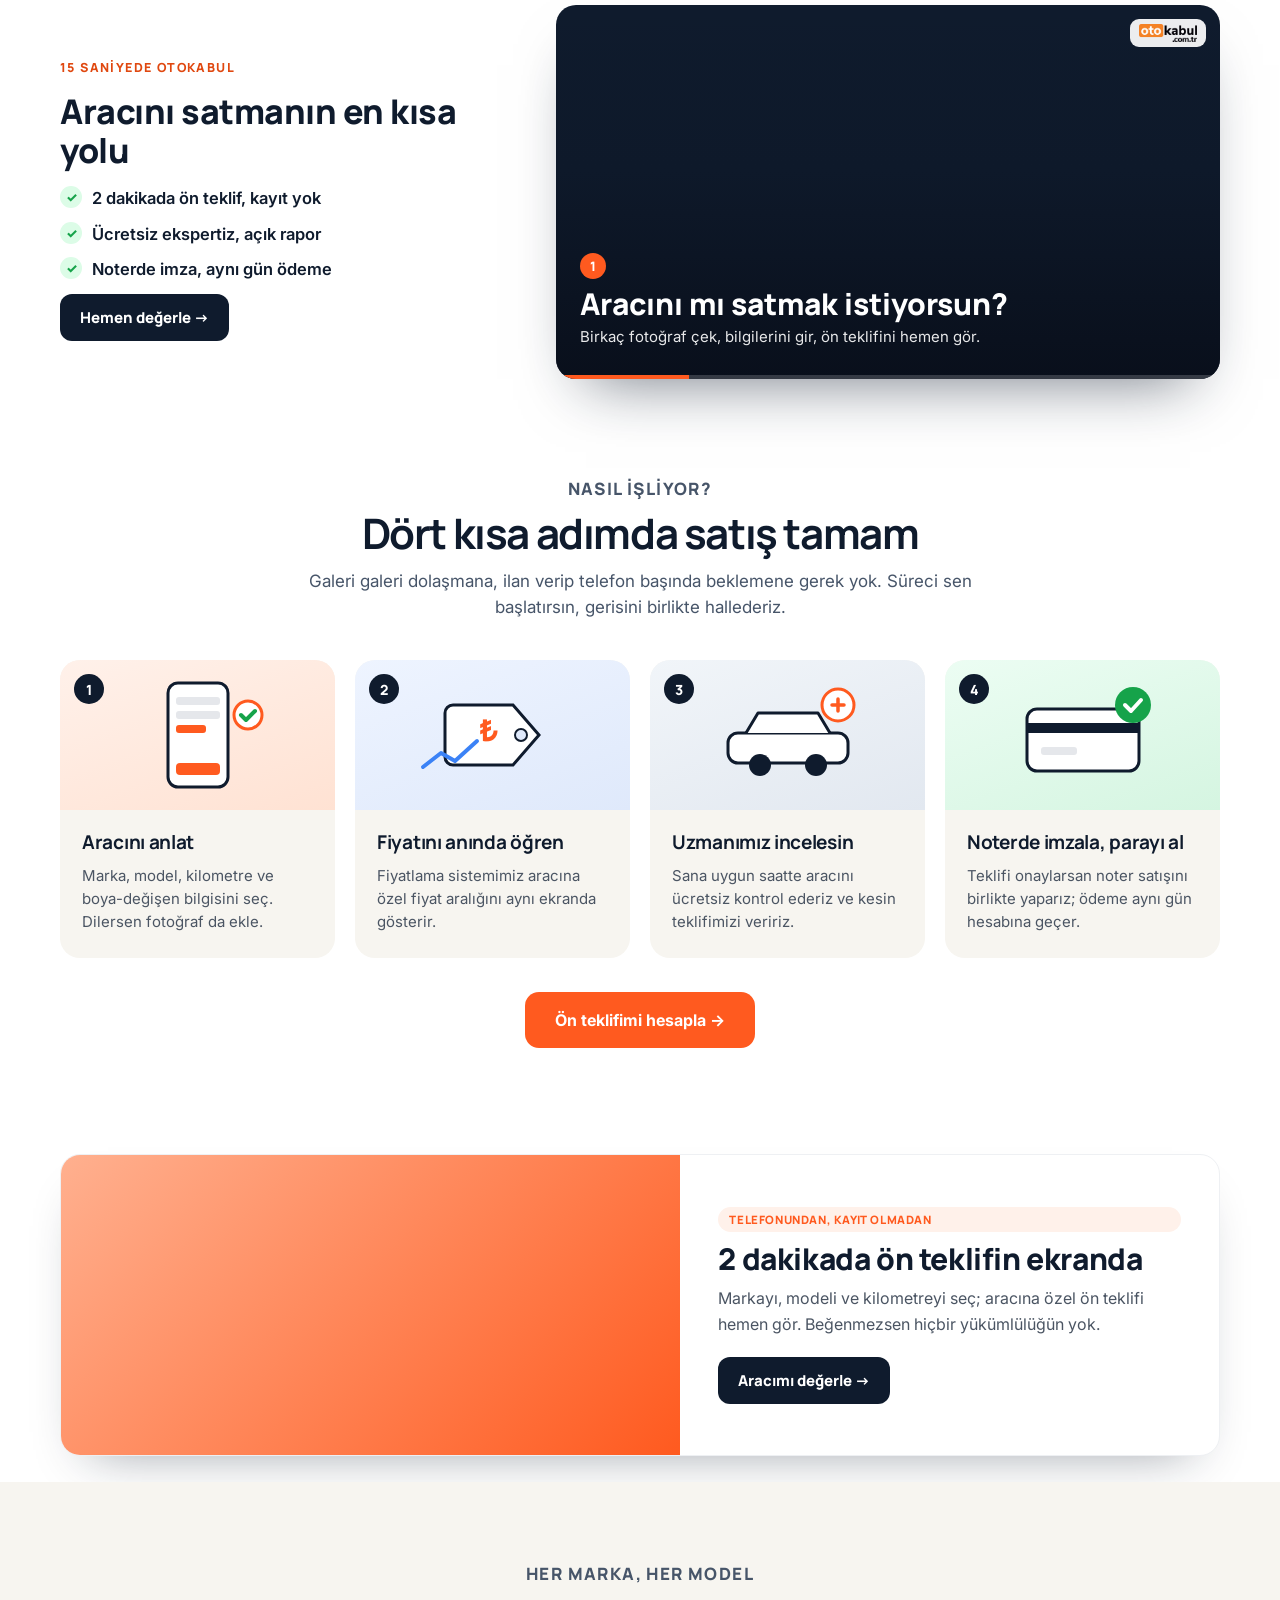
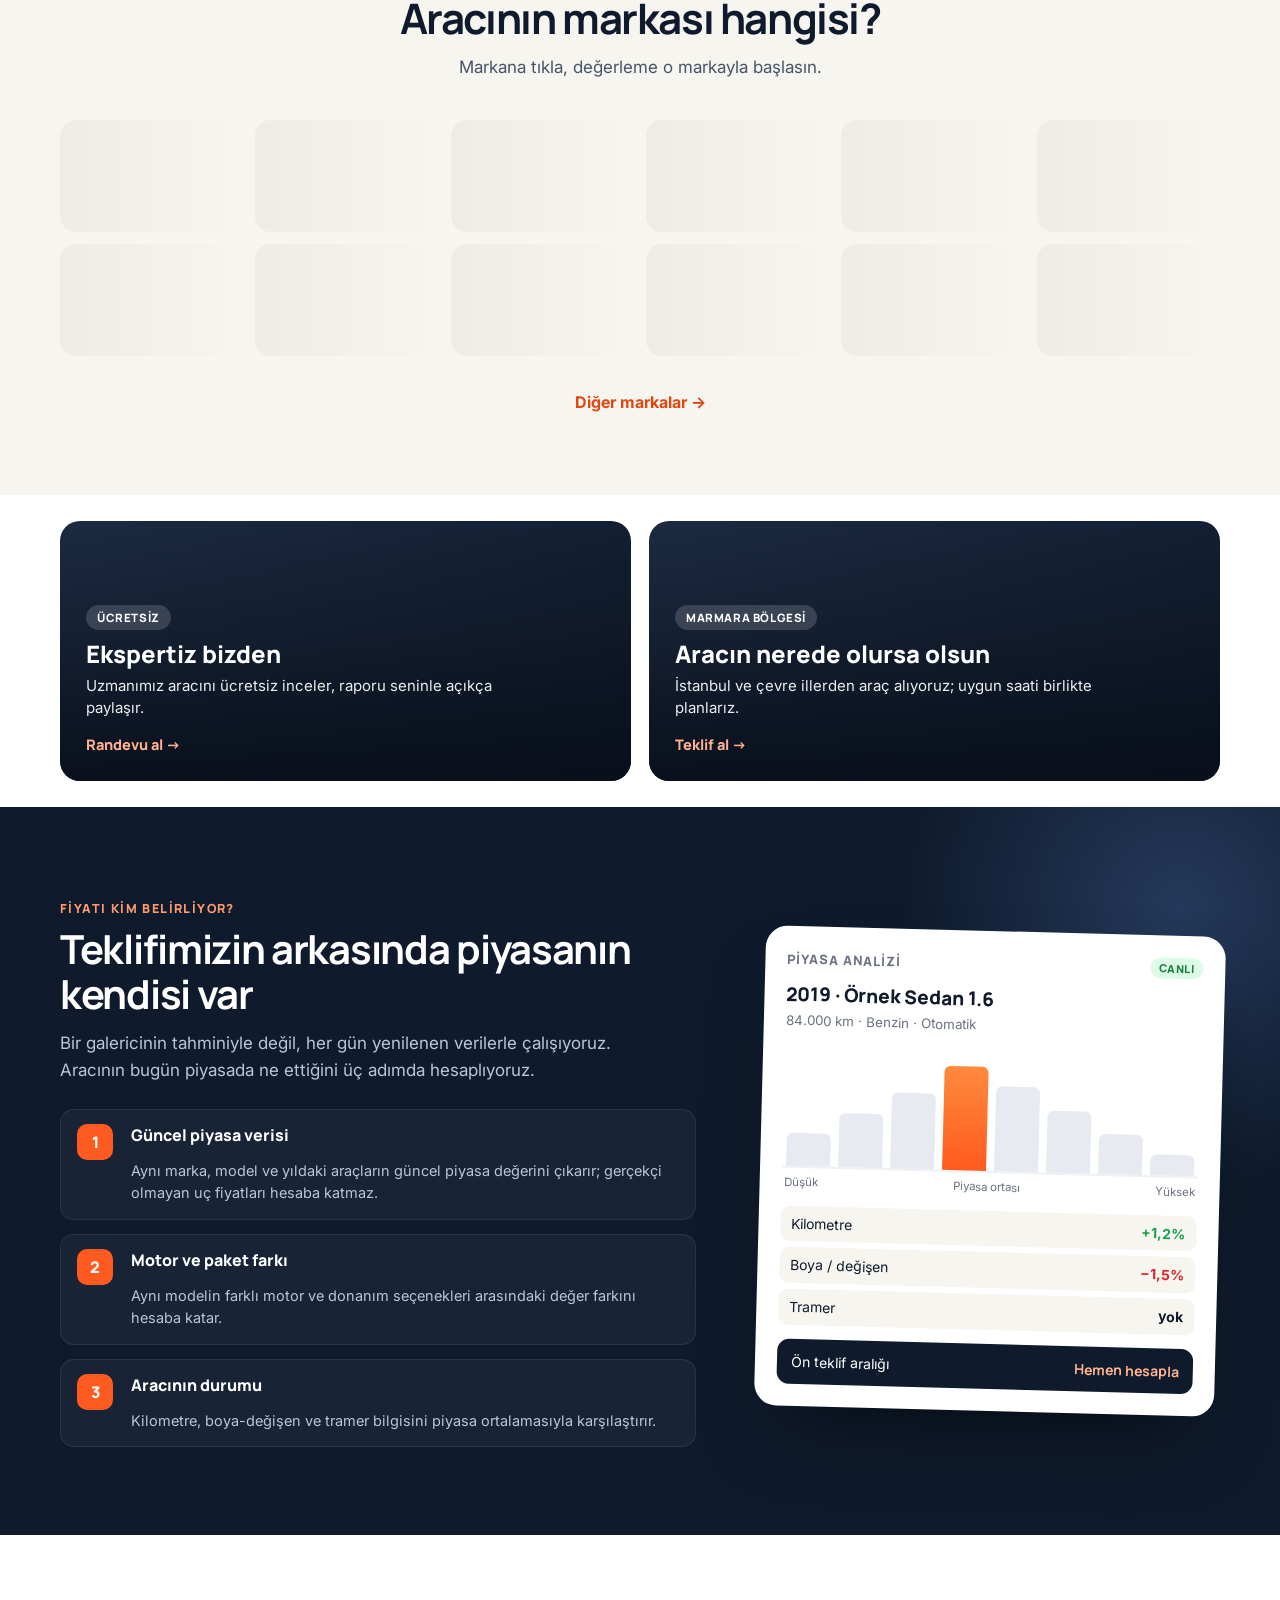
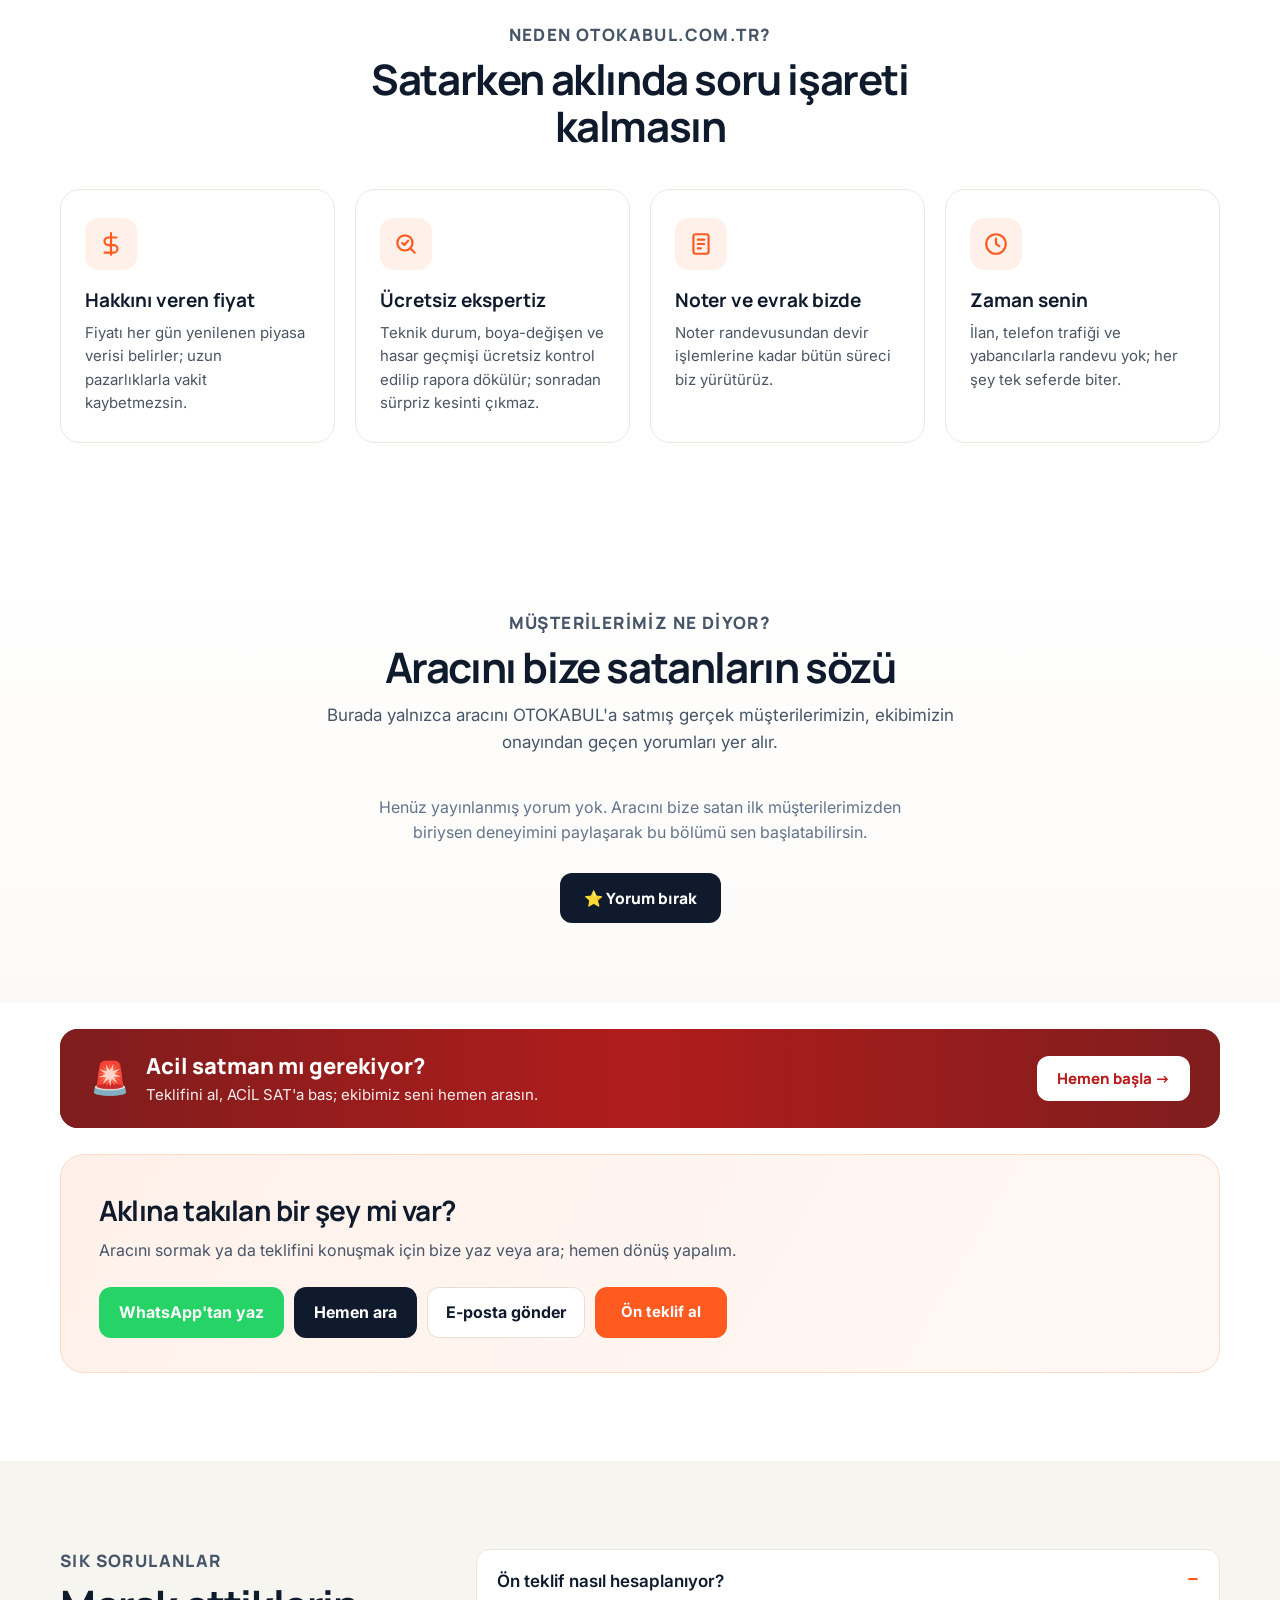
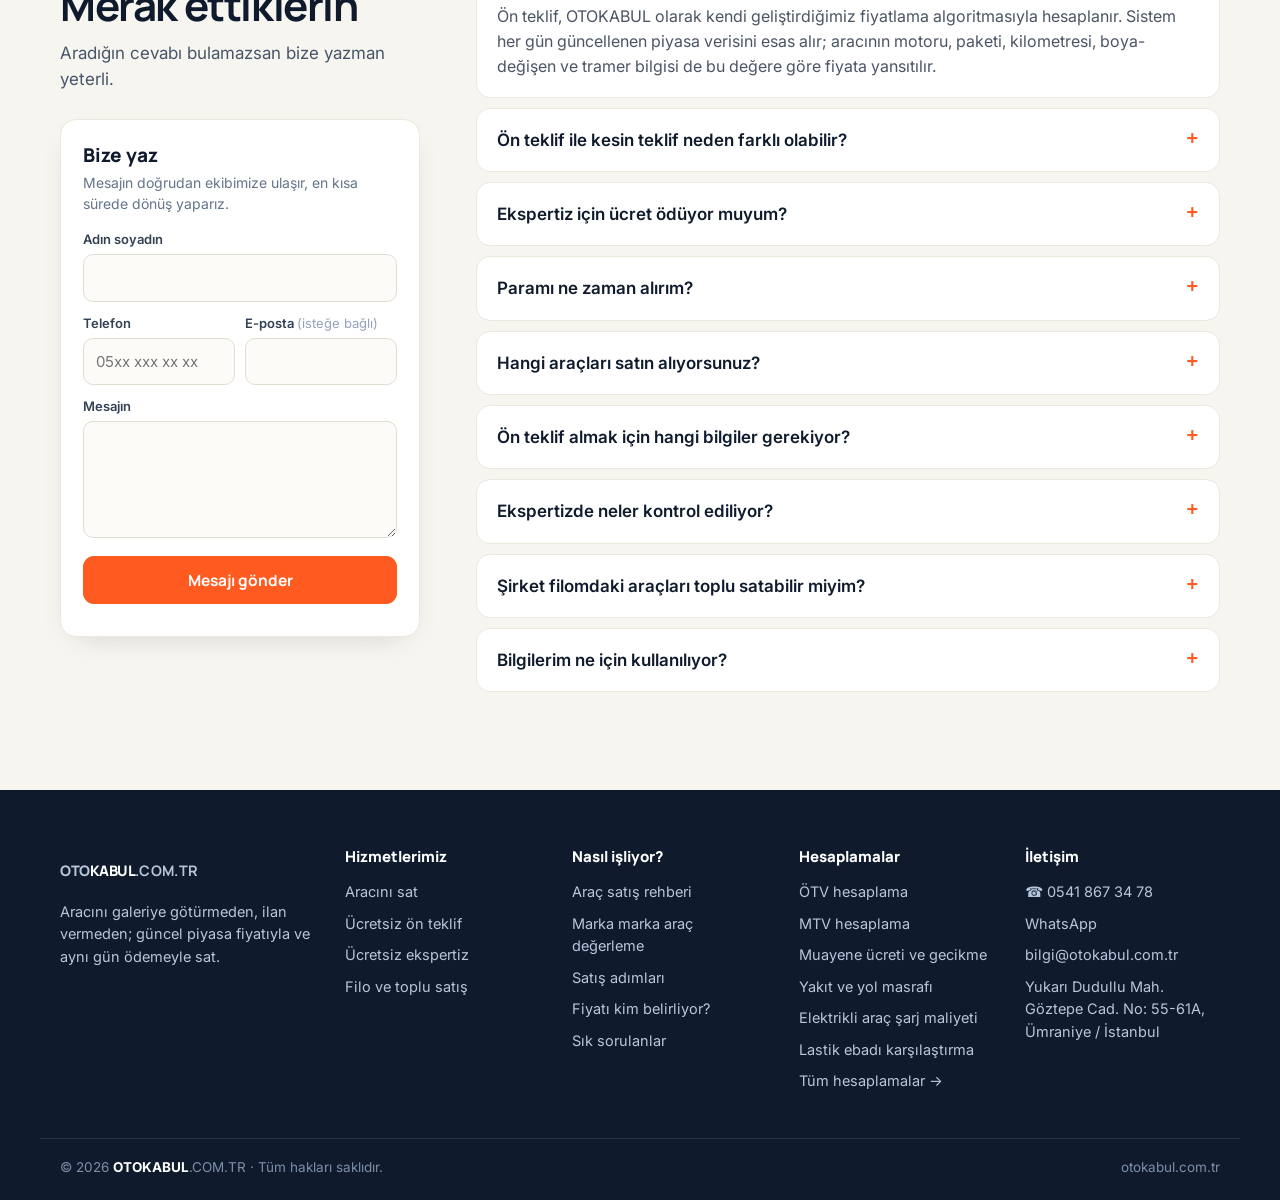
==== commit d7adc52a: "Gerçek müşteri yorumları: form, panelde onay, talebe özel doğrulanmış yorum bağlantısı Co-Authored-B" ====
--- a/public/index.html
+++ b/public/index.html
@@ -24,7 +24,7 @@
 <link rel="preconnect" href="https://fonts.gstatic.com" crossorigin>
 <link href="https://fonts.googleapis.com/css2?family=Manrope:wght@500;700;800&family=Inter:wght@400;500;600&display=swap" rel="stylesheet">
 <link rel="stylesheet" href="assets/site.css?v=1117zk">
-<link rel="stylesheet" href="assets/anasayfa.css?v=1120a">
+<link rel="stylesheet" href="assets/anasayfa.css?v=1122a">
 <script type="application/ld+json">{"@context": "https://schema.org", "@type": "FAQPage", "mainEntity": [{"@type": "Question", "name": "Ön teklif nasıl hesaplanıyor?", "acceptedAnswer": {"@type": "Answer", "text": "Ön teklif, OTOKABUL olarak kendi geliştirdiğimiz fiyatlama algoritmasıyla hesaplanır. Sistem her gün güncellenen piyasa verisini esas alır; aracının motoru, paketi, kilometresi, boya-değişen ve tramer bilgisi de bu değere göre fiyata yansıtılır."}}, {"@type": "Question", "name": "Ön teklif ile kesin teklif neden farklı olabilir?", "acceptedAnswer": {"@type": "Answer", "text": "Ön teklif senin verdiğin bilgilere dayanır. Ekspertizde bildirilmemiş bir hasar, mekanik arıza ya da kayıt çıkarsa teklif güncellenir. Bilgiler doğruysa kesin teklif, ön teklif aralığında kalır."}}, {"@type": "Question", "name": "Ekspertiz için ücret ödüyor muyum?", "acceptedAnswer": {"@type": "Answer", "text": "Hayır, ekspertiz tamamen ücretsiz. Teklifimizi kabul etmek zorunda da değilsin."}}, {"@type": "Question", "name": "Paramı ne zaman alırım?", "acceptedAnswer": {"@type": "Answer", "text": "Teklifi onaylayıp noter satışını yaptığımız gün ödeme hesabına geçer."}}, {"@type": "Question", "name": "Hangi araçları satın alıyorsunuz?", "acceptedAnswer": {"@type": "Answer", "text": "Her marka ve modeli değerlendiriyoruz. Çok eski, ağır hasar kayıtlı ya da çok yüksek kilometreli araçlarda fiyatı uzmanımız ekspertizden sonra belirler."}}, {"@type": "Question", "name": "Ön teklif almak için hangi bilgiler gerekiyor?", "acceptedAnswer": {"@type": "Answer", "text": "Aracının marka, model, yıl, motor-paket, kilometre ve boya-değişen bilgilerini girmen yeterli. Birkaç dakikada ön teklifin ekranda; ad ve telefon bırakırsan uzmanımız seni arayıp randevu oluşturur."}}, {"@type": "Question", "name": "Ekspertizde neler kontrol ediliyor?", "acceptedAnswer": {"@type": "Answer", "text": "Motor ve mekanik aksam, kaporta ve boya durumu, değişen parçalar, elektronik sistemler ve tramer kaydı kontrol edilir. Sonuçları raporla birlikte açıkça paylaşırız; kesin teklif bu rapora dayanır."}}, {"@type": "Question", "name": "Şirket filomdaki araçları toplu satabilir miyim?", "acceptedAnswer": {"@type": "Answer", "text": "Evet. Filo ve toplu satışlarda araçların tamamını tek seferde değerlendirir, ekspertiz ve noter planını birlikte çıkarırız. Araç listeni bize yazman ya da telefonla iletmen yeterli."}}, {"@type": "Question", "name": "Bilgilerim ne için kullanılıyor?", "acceptedAnswer": {"@type": "Answer", "text": "Ad ve telefon bilgin yalnızca teklifimizi sana iletmek ve randevu oluşturmak için kullanılır; üçüncü kişilerle paylaşılmaz."}}]}</script>
 </head>
 <body class="ana">
@@ -303,6 +303,36 @@
       <div class="neden-kart"><span class="nk-ikon"><svg viewBox="0 0 24 24"><rect x="5" y="3" width="14" height="18" rx="2"/><path d="M9 8h6M9 12h6M9 16h3"/></svg></span><h3 data-metin="n3_b" data-bolum="Neden biz" data-etiket="3. kart başlığı">Noter ve evrak bizde</h3><p data-metin="n3" data-bolum="Neden biz" data-etiket="3. kart yazısı">Noter randevusundan devir işlemlerine kadar bütün süreci biz yürütürüz.</p></div>
       <div class="neden-kart"><span class="nk-ikon"><svg viewBox="0 0 24 24"><circle cx="12" cy="12" r="9"/><path d="M12 7v5l3 2"/></svg></span><h3 data-metin="n4_b" data-bolum="Neden biz" data-etiket="4. kart başlığı">Zaman senin</h3><p data-metin="n4" data-bolum="Neden biz" data-etiket="4. kart yazısı">İlan, telefon trafiği ve yabancılarla randevu yok; her şey tek seferde biter.</p></div>
     </div>
+  </div>
+</section>
+
+<section class="yorum-bolum" id="yorumlar">
+  <div class="kap">
+    <div class="bolum-bas">
+      <p class="ust-etiket">Müşterilerimiz ne diyor?</p>
+      <h2>Aracını bize satanların sözü</h2>
+      <p id="yorumOzet">Burada yalnızca aracını OTOKABUL'a satmış gerçek müşterilerimizin, ekibimizin onayından geçen yorumları yer alır.</p>
+    </div>
+    <div class="yr-izgara" id="yorumIzgara"></div>
+    <p class="yr-bos" id="yorumBos" hidden>Henüz yayınlanmış yorum yok. Aracını bize satan ilk müşterilerimizden biriysen deneyimini paylaşarak bu bölümü sen başlatabilirsin.</p>
+    <div class="yr-alt"><button class="yr-btn" id="yorumAc" type="button">⭐ Yorum bırak</button></div>
+    <form class="yr-form" id="yorumForm" hidden novalidate>
+      <h3>Deneyimini paylaş</h3>
+      <p class="yr-not" id="yorumDogru" hidden>✅ Bu yorum, OTOKABUL'daki işleminle eşleşecek ve "Doğrulanmış müşteri" rozetiyle yayınlanacak.</p>
+      <div class="yr-yildiz" id="yorumPuan" role="radiogroup" aria-label="Puan">
+        <button type="button" data-p="1" aria-label="1 yıldız">★</button><button type="button" data-p="2" aria-label="2 yıldız">★</button><button type="button" data-p="3" aria-label="3 yıldız">★</button><button type="button" data-p="4" aria-label="4 yıldız">★</button><button type="button" data-p="5" aria-label="5 yıldız">★</button>
+      </div>
+      <div class="yr-alanlar">
+        <label>Adın soyadın<input name="ad" maxlength="60" autocomplete="name" required></label>
+        <label>İlin<input name="il" maxlength="40" autocomplete="address-level1"></label>
+        <label class="genis">Sattığın araç (isteğe bağlı)<input name="arac" maxlength="80" placeholder="Örn. 2018 sedan dizel"></label>
+        <label class="genis">Yorumun<textarea name="metin" rows="4" maxlength="1200" required placeholder="Süreç nasıl geçti? Teklif, ekspertiz, noter ve ödeme…"></textarea></label>
+      </div>
+      <p class="yr-kucuk">Yorumlar ekibimizin onayından sonra yayınlanır. Sitede soyadın yalnızca baş harfiyle görünür, telefonun ve e-postan hiçbir zaman gösterilmez.</p>
+      <p class="yr-hata" id="yorumHata" hidden></p>
+      <button class="yr-gonder" type="submit">Yorumu gönder</button>
+    </form>
+    <p class="yr-tesekkur" id="yorumTesekkur" hidden>🙏 Teşekkür ederiz! Yorumun bize ulaştı; onaylandıktan sonra burada yayınlanacak. <b>www.otokabul.com.tr</b></p>
   </div>
 </section>
 
@@ -391,7 +421,7 @@
 </a>
 
 <script src="assets/site.js?v=1117zl"></script>
-<script src="assets/anasayfa.js?v=1117zm"></script>
+<script src="assets/anasayfa.js?v=1122a"></script>
 <script src="assets/iz.js?v=1117za" defer></script>
 </body>
 </html>
--- a/public/assets/anasayfa.css
+++ b/public/assets/anasayfa.css
@@ -543,3 +543,37 @@
   .mk-rozet{font-size:11px;padding:7px 11px}
 }
 @media (prefers-reduced-motion:reduce){.ib-hale,.ib-ok,.ib-oc{animation:none}}
+/* Müşteri yorumları (yalnızca onaylı gerçek yorumlar) */
+.yorum-bolum{padding:80px 0;background:linear-gradient(180deg,#fff 0,#fbfaf7 100%)}
+#yorumOzet .yr-y{font-size:19px}
+.yr-y{color:#f5b400;letter-spacing:2px;font-size:17px;white-space:nowrap}
+.yr-y i{font-style:normal;color:#d9d4c7}
+.yr-izgara{display:grid;grid-template-columns:repeat(auto-fill,minmax(290px,1fr));gap:20px}
+.yr-kart{background:#fff;border:1px solid var(--cizgi);border-radius:18px;padding:22px 22px 18px;box-shadow:0 14px 34px -26px rgba(15,27,45,.45);display:flex;flex-direction:column;gap:10px}
+.yr-metin{margin:0;color:#334155;line-height:1.6;font-size:15.5px;white-space:pre-line}
+.yr-yanit{margin:0;background:#fff4ee;border-left:3px solid var(--vurgu);padding:9px 12px;border-radius:8px;font-size:14px;color:#7c2d12}
+.yr-kart footer{margin-top:auto;font-size:14px;color:#475569;border-top:1px dashed var(--cizgi);padding-top:10px}
+.yr-kart footer span{color:#94a3b8;font-size:13px}
+.yr-kart footer em{display:block;font-style:normal;color:#16a34a;font-weight:700;font-size:12.5px;margin-top:4px}
+.yr-bos{text-align:center;color:#64748b;max-width:560px;margin:0 auto;font-size:16px}
+.yr-alt{text-align:center;margin-top:28px}
+.yr-btn,.yr-gonder{background:var(--murekkep);color:#fff;border:0;border-radius:12px;padding:14px 24px;font:800 15.5px Manrope,Inter,sans-serif;cursor:pointer;transition:transform .15s}
+.yr-btn:hover,.yr-gonder:hover{transform:translateY(-2px)}
+.yr-gonder{background:var(--vurgu);width:100%}
+.yr-gonder:disabled{opacity:.6;cursor:wait}
+.yr-form{max-width:640px;margin:26px auto 0;background:#fff;border:1px solid var(--cizgi);border-radius:20px;padding:26px;box-shadow:var(--golge)}
+.yr-form h3{margin:0 0 6px;font:800 22px Manrope,sans-serif}
+.yr-not{background:#ecfdf3;color:#166534;border-radius:10px;padding:9px 12px;font-size:14px;margin:6px 0 10px}
+.yr-yildiz{display:flex;gap:4px;margin:8px 0 14px}
+.yr-yildiz button{background:none;border:0;font-size:36px;line-height:1;color:#d9d4c7;cursor:pointer;padding:0 2px;transition:transform .1s,color .1s}
+.yr-yildiz button:hover{transform:scale(1.12)}
+.yr-yildiz button.dolu{color:#f5b400}
+.yr-alanlar{display:grid;grid-template-columns:1fr 1fr;gap:12px}
+.yr-alanlar label{display:flex;flex-direction:column;gap:5px;font-weight:700;font-size:13.5px;color:#334155}
+.yr-alanlar .genis{grid-column:1/-1}
+.yr-alanlar input,.yr-alanlar textarea{font:500 15px Inter,sans-serif;border:1.5px solid var(--cizgi);border-radius:10px;padding:11px 12px;background:#fdfcf9;resize:vertical}
+.yr-alanlar input:focus,.yr-alanlar textarea:focus{outline:none;border-color:var(--vurgu);background:#fff}
+.yr-kucuk{font-size:12.5px;color:#64748b;margin:12px 0}
+.yr-hata{color:#b91c1c;font-weight:700;font-size:14px;margin:0 0 10px}
+.yr-tesekkur{text-align:center;font-size:17px;color:#166534;background:#ecfdf3;border-radius:14px;padding:18px;max-width:640px;margin:24px auto 0}
+@media (max-width:620px){.yorum-bolum{padding:56px 0}.yr-alanlar{grid-template-columns:1fr}.yr-form{padding:20px}}
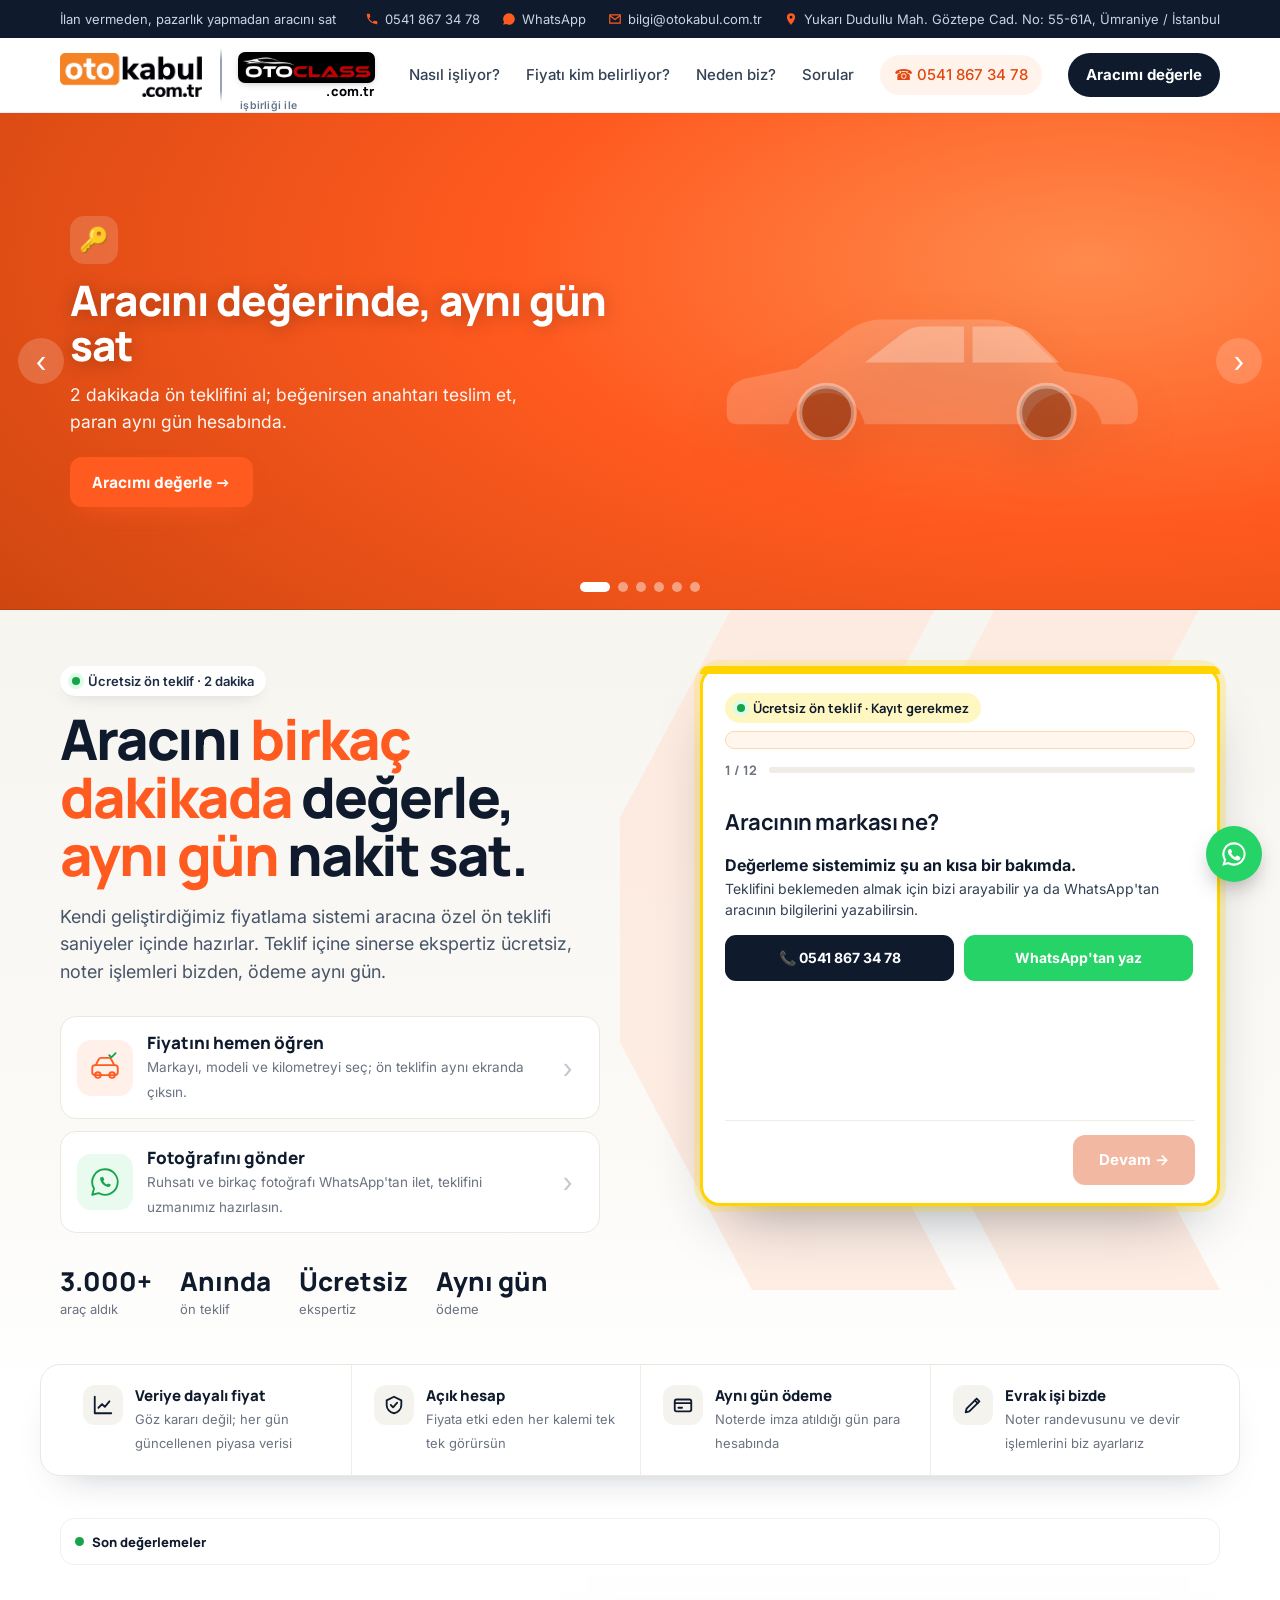
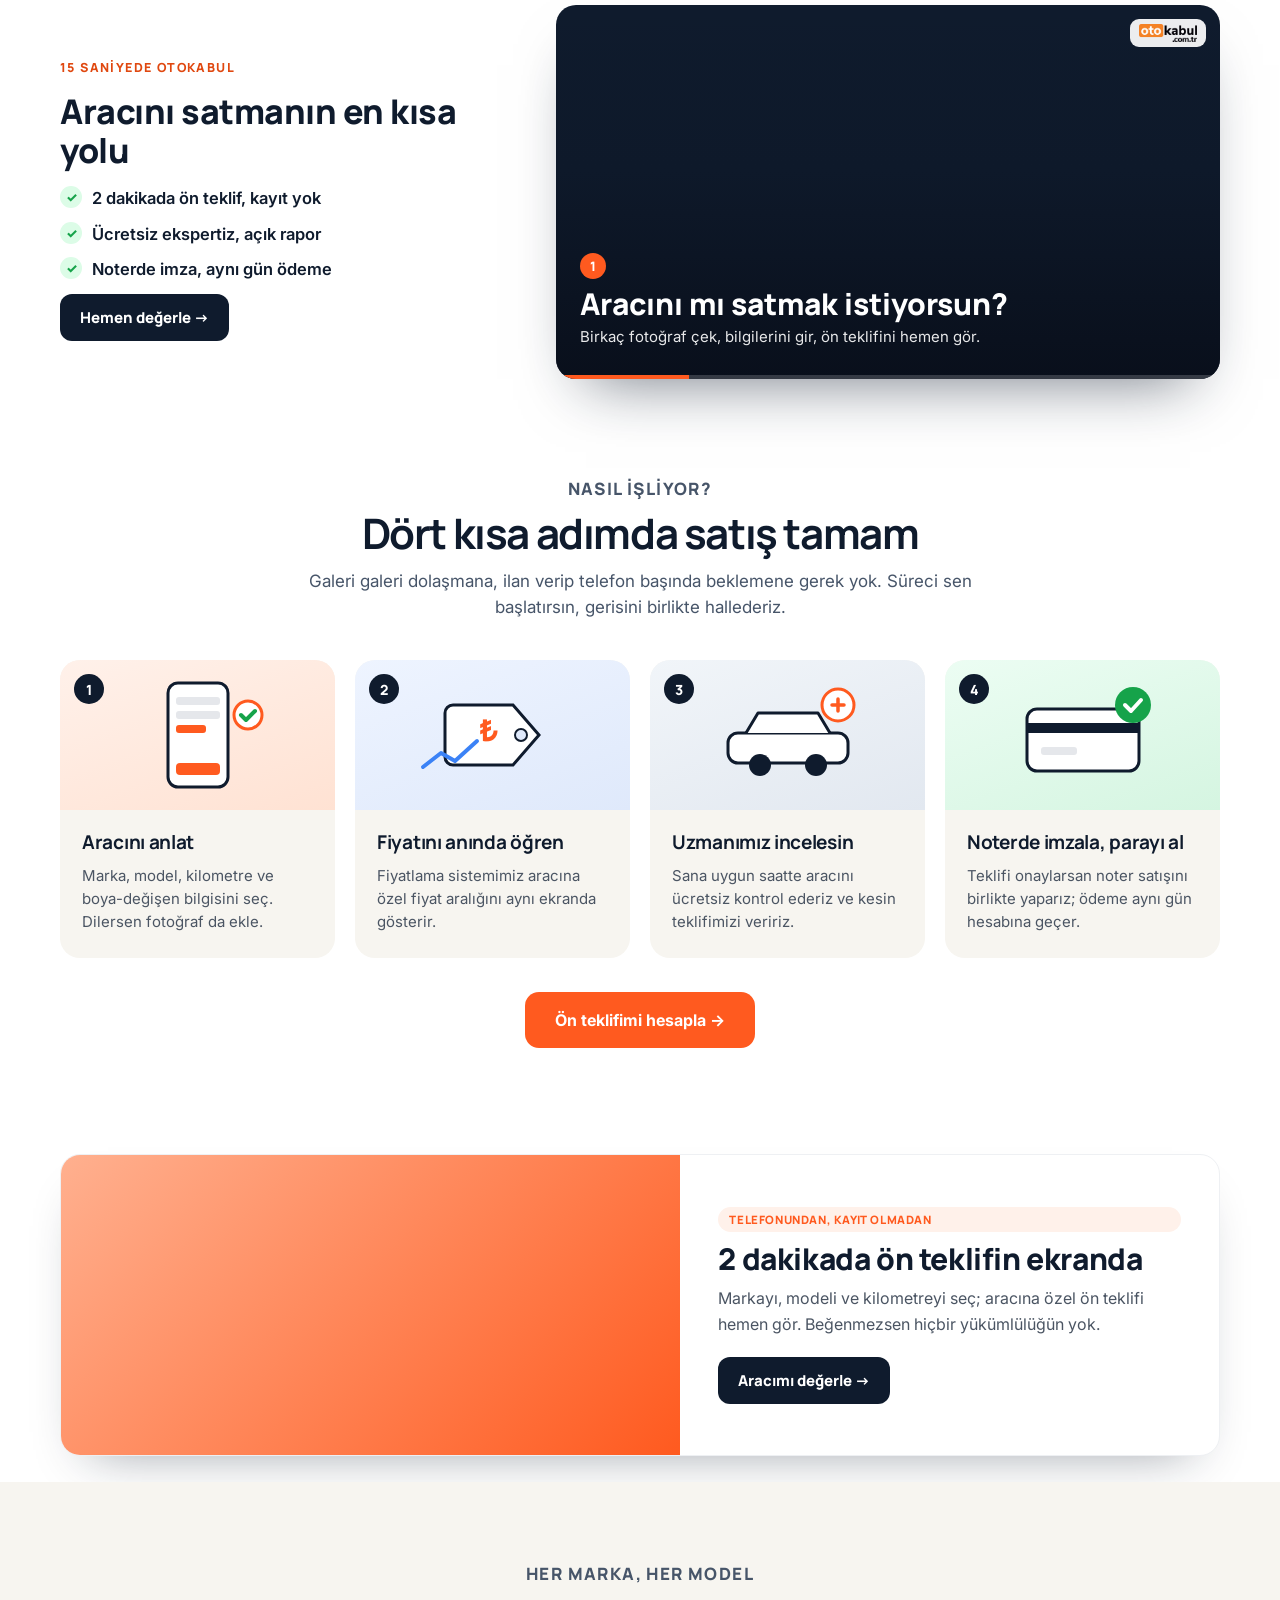
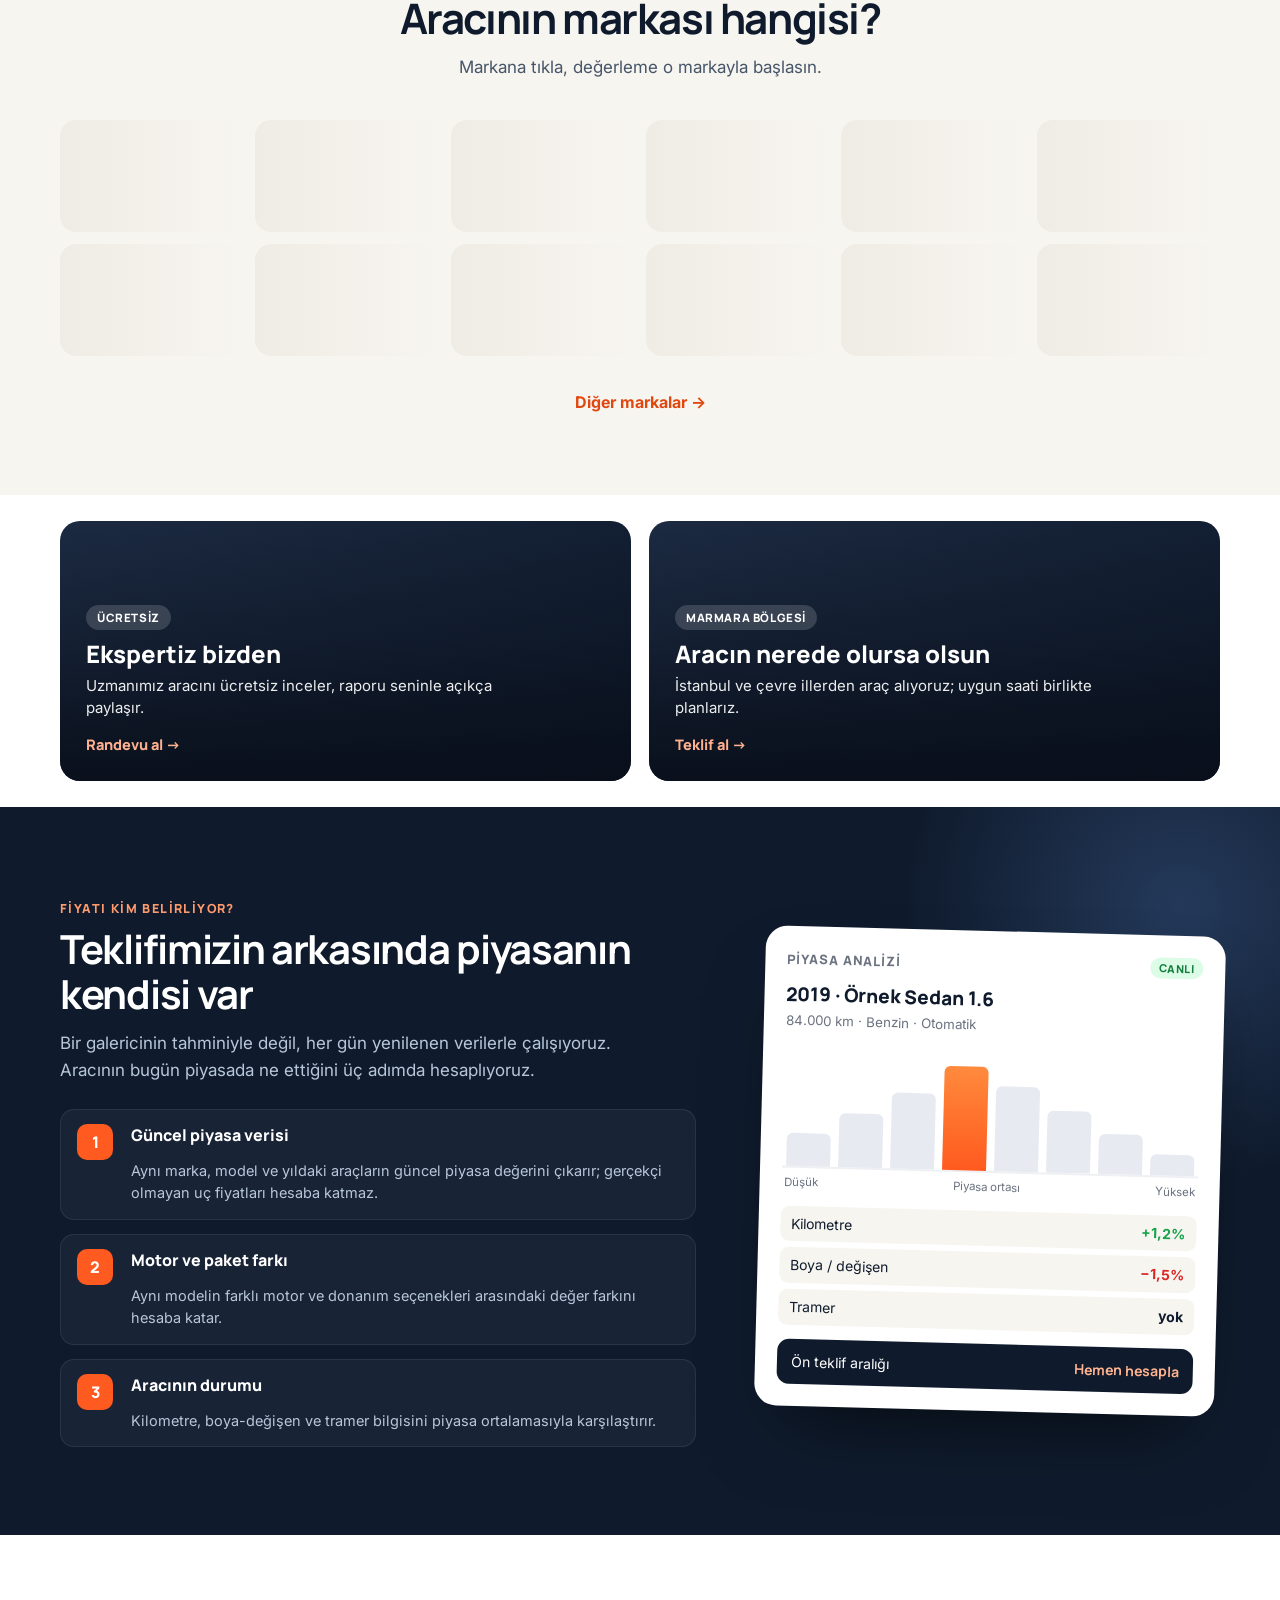
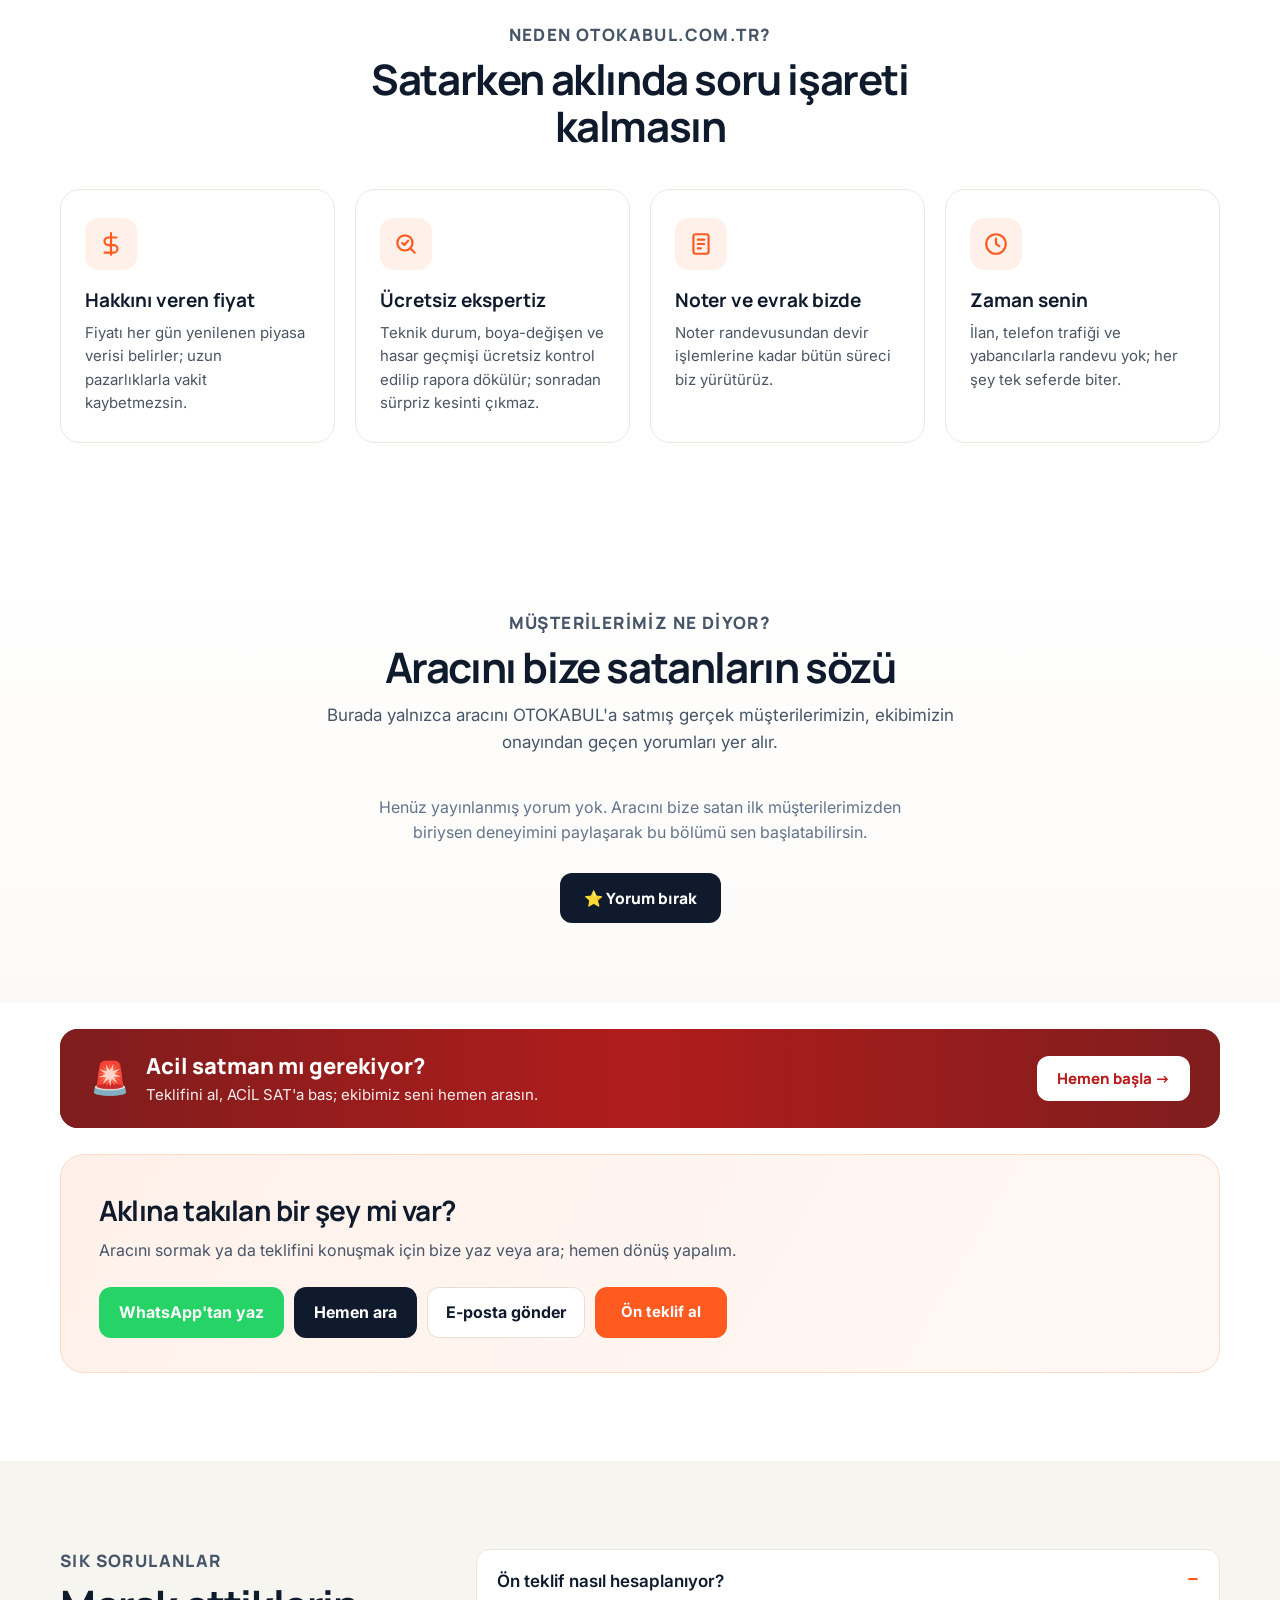
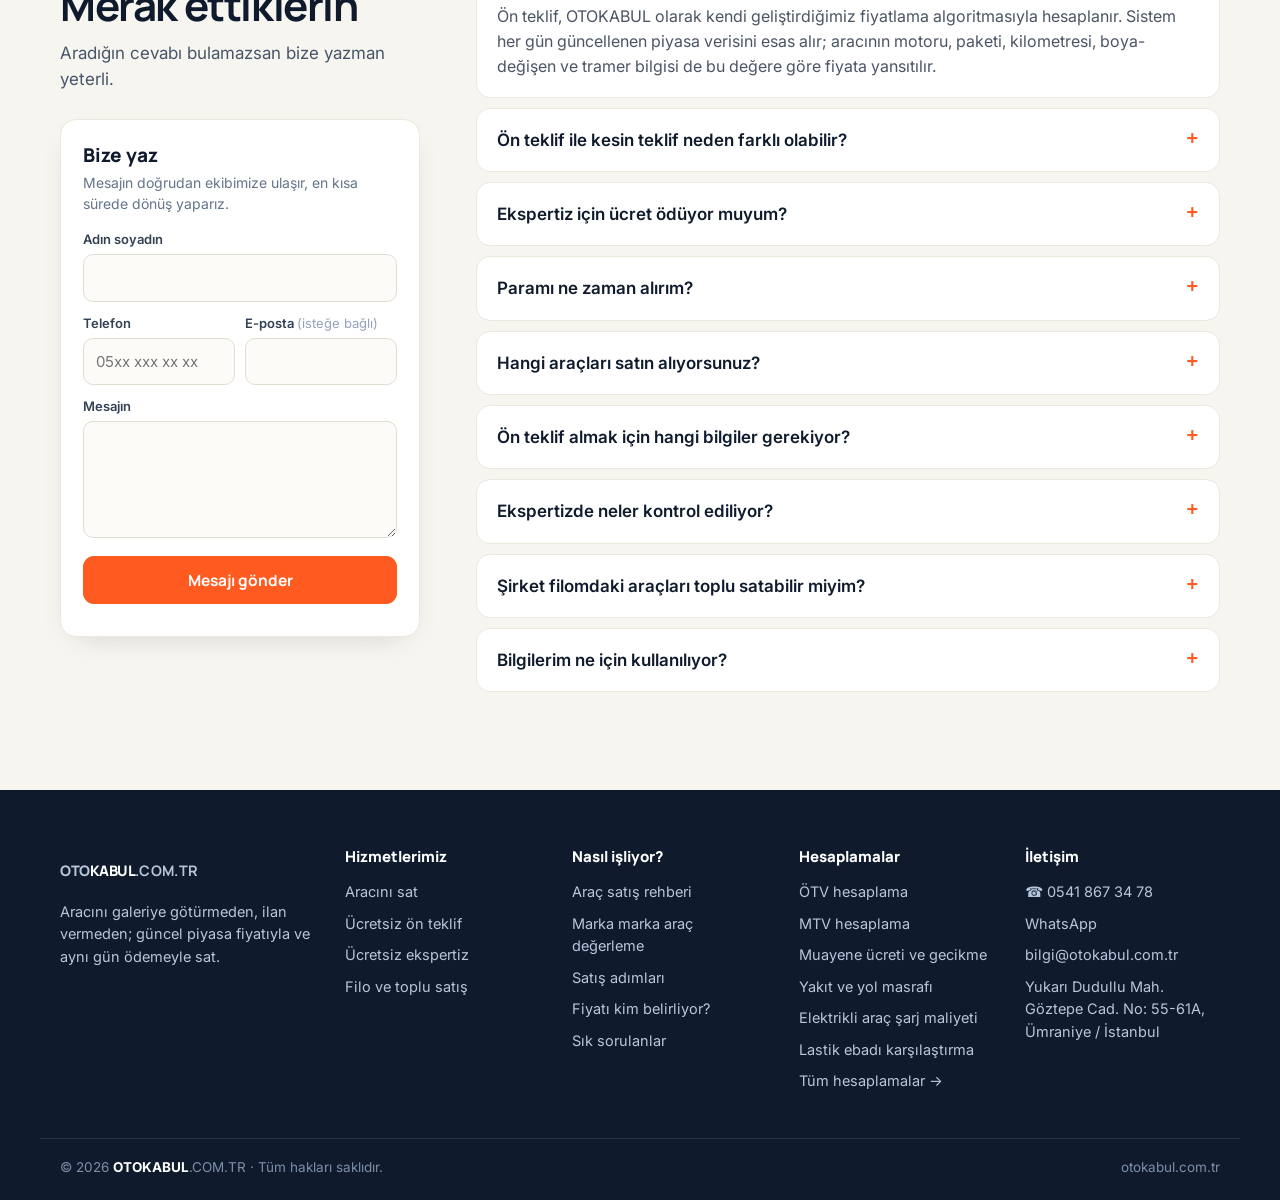
==== commit 2f631053: "Doğrulama kodu: köprü için uzun bekleme (long-poll) ucu; 25 sn'de gönderilemezse doğrulama atlanır; " ====
--- a/public/index.html
+++ b/public/index.html
@@ -420,7 +420,7 @@
   <svg viewBox="0 0 24 24" width="28" height="28"><path fill="currentColor" d="M12 2a10 10 0 0 0-8.6 15.1L2 22l5-1.3A10 10 0 1 0 12 2Zm0 18.2a8.2 8.2 0 0 1-4.2-1.2l-.3-.2-3 .8.8-2.9-.2-.3A8.2 8.2 0 1 1 12 20.2Zm4.5-6.1c-.2-.1-1.5-.7-1.7-.8-.2-.1-.4-.1-.6.1l-.8 1c-.1.2-.3.2-.5.1a6.7 6.7 0 0 1-3.3-2.9c-.3-.4.2-.4.7-1.3.1-.2 0-.3 0-.4l-.8-1.8c-.2-.5-.4-.4-.6-.4h-.5a1 1 0 0 0-.7.3 3 3 0 0 0-.9 2.2 5.2 5.2 0 0 0 1.1 2.7 11.8 11.8 0 0 0 4.5 4c1.7.7 2.3.8 3.2.6a2.7 2.7 0 0 0 1.8-1.2 2.2 2.2 0 0 0 .1-1.3c0-.1-.2-.2-.4-.3Z"/></svg>
 </a>
 
-<script src="assets/site.js?v=1117zl"></script>
+<script src="assets/site.js?v=1125a"></script>
 <script src="assets/anasayfa.js?v=1122a"></script>
 <script src="assets/iz.js?v=1117za" defer></script>
 </body>
